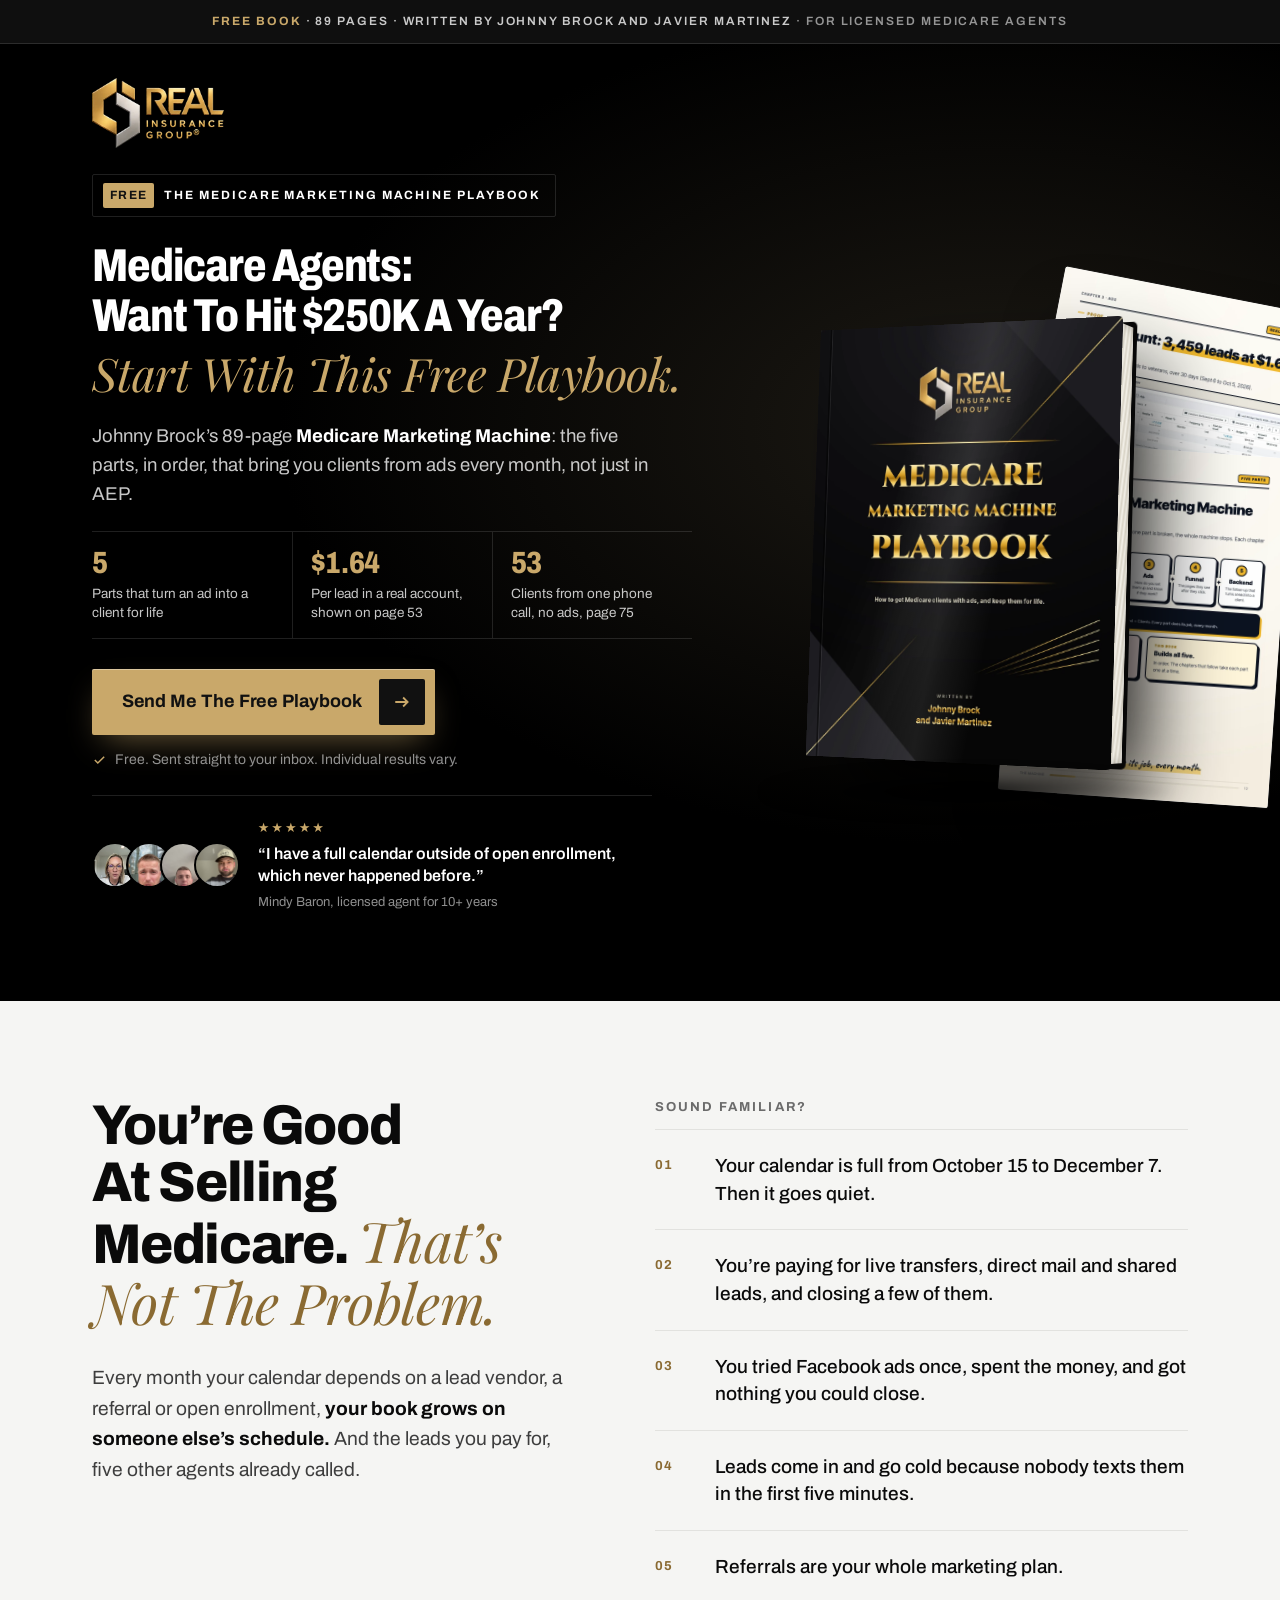
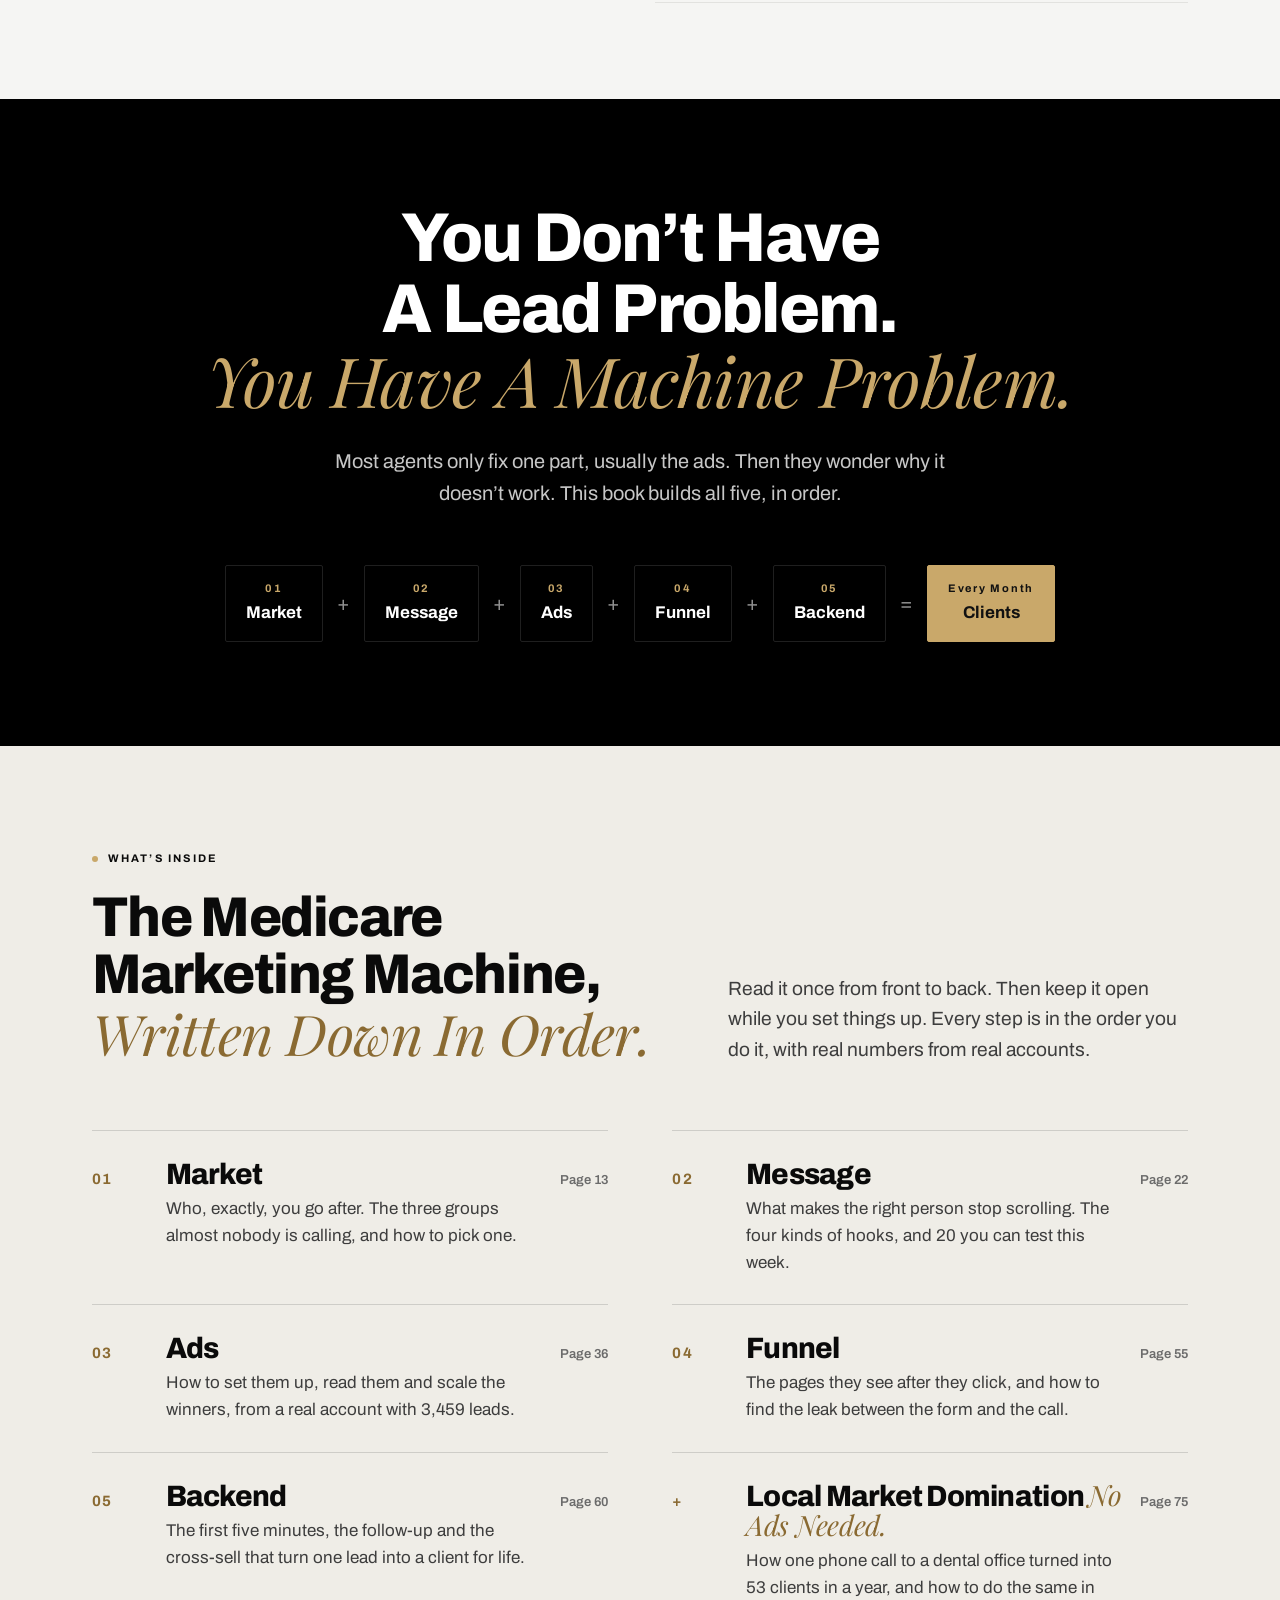
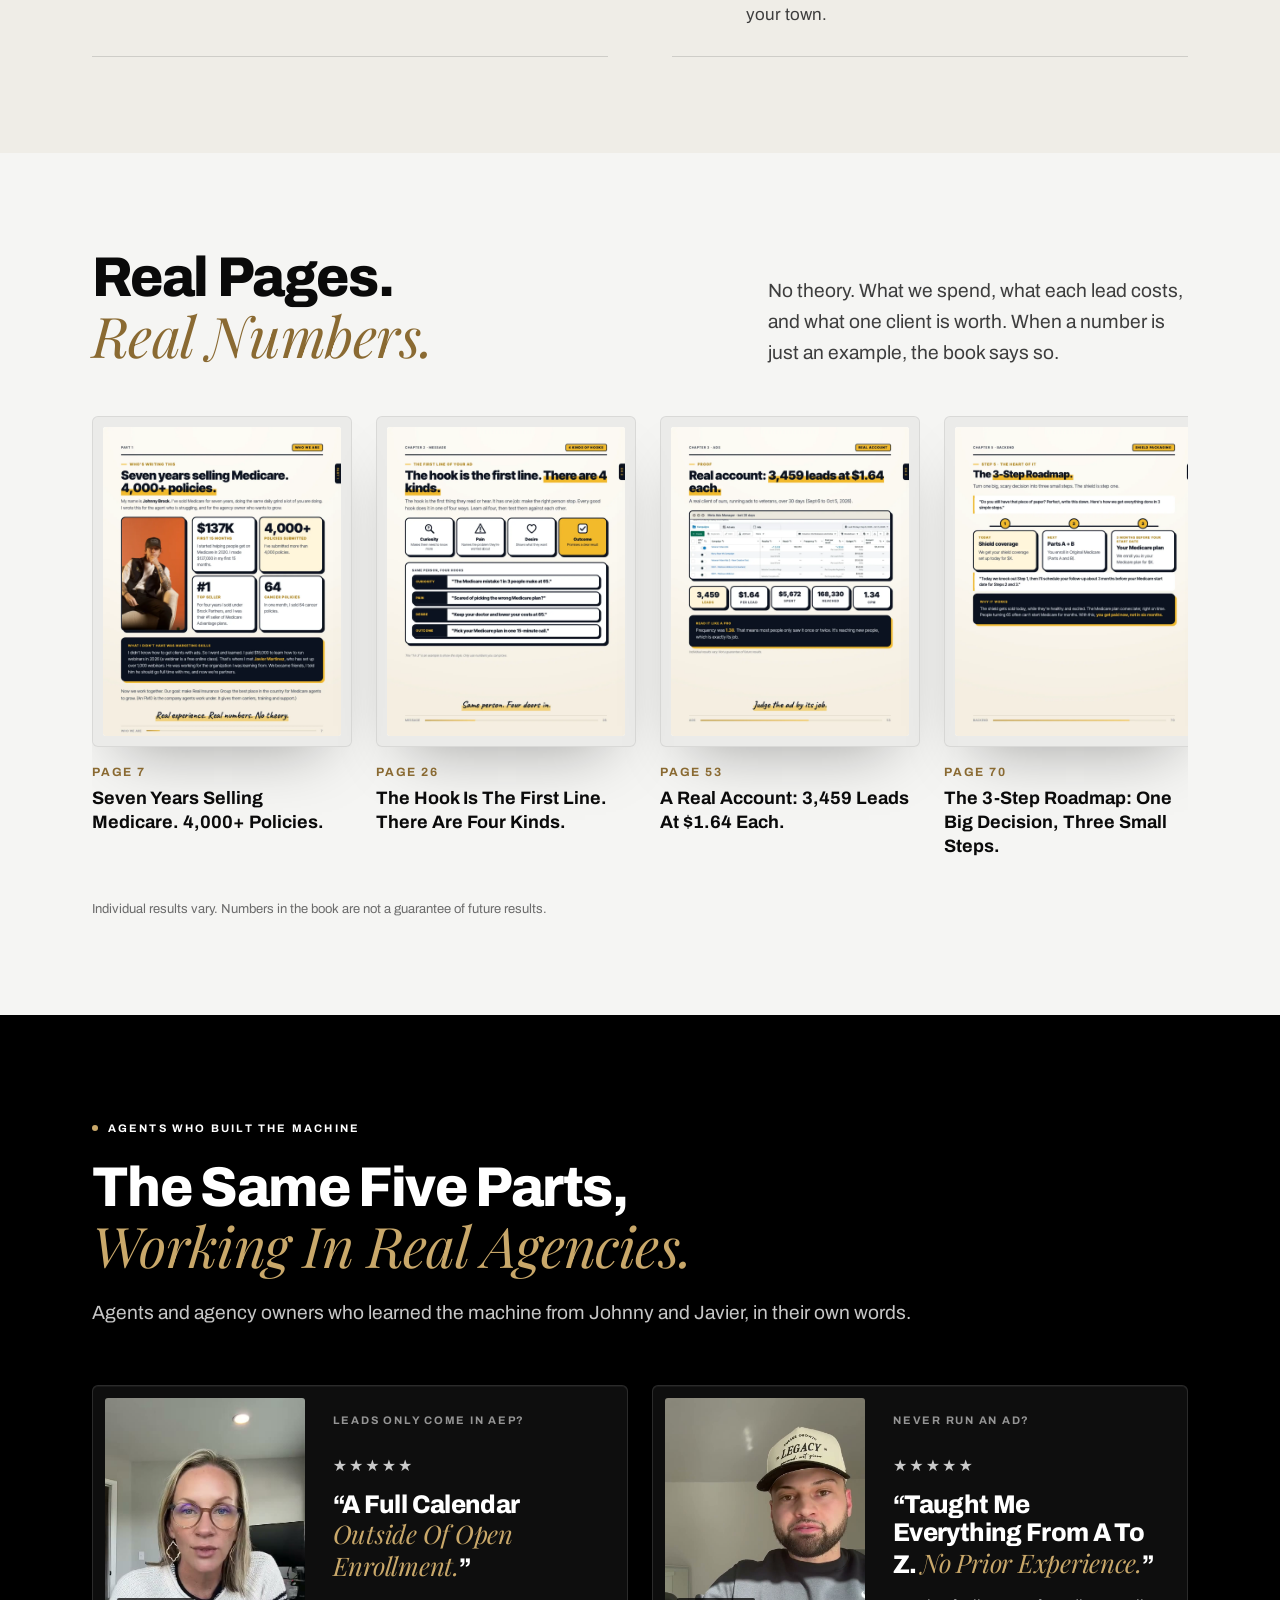
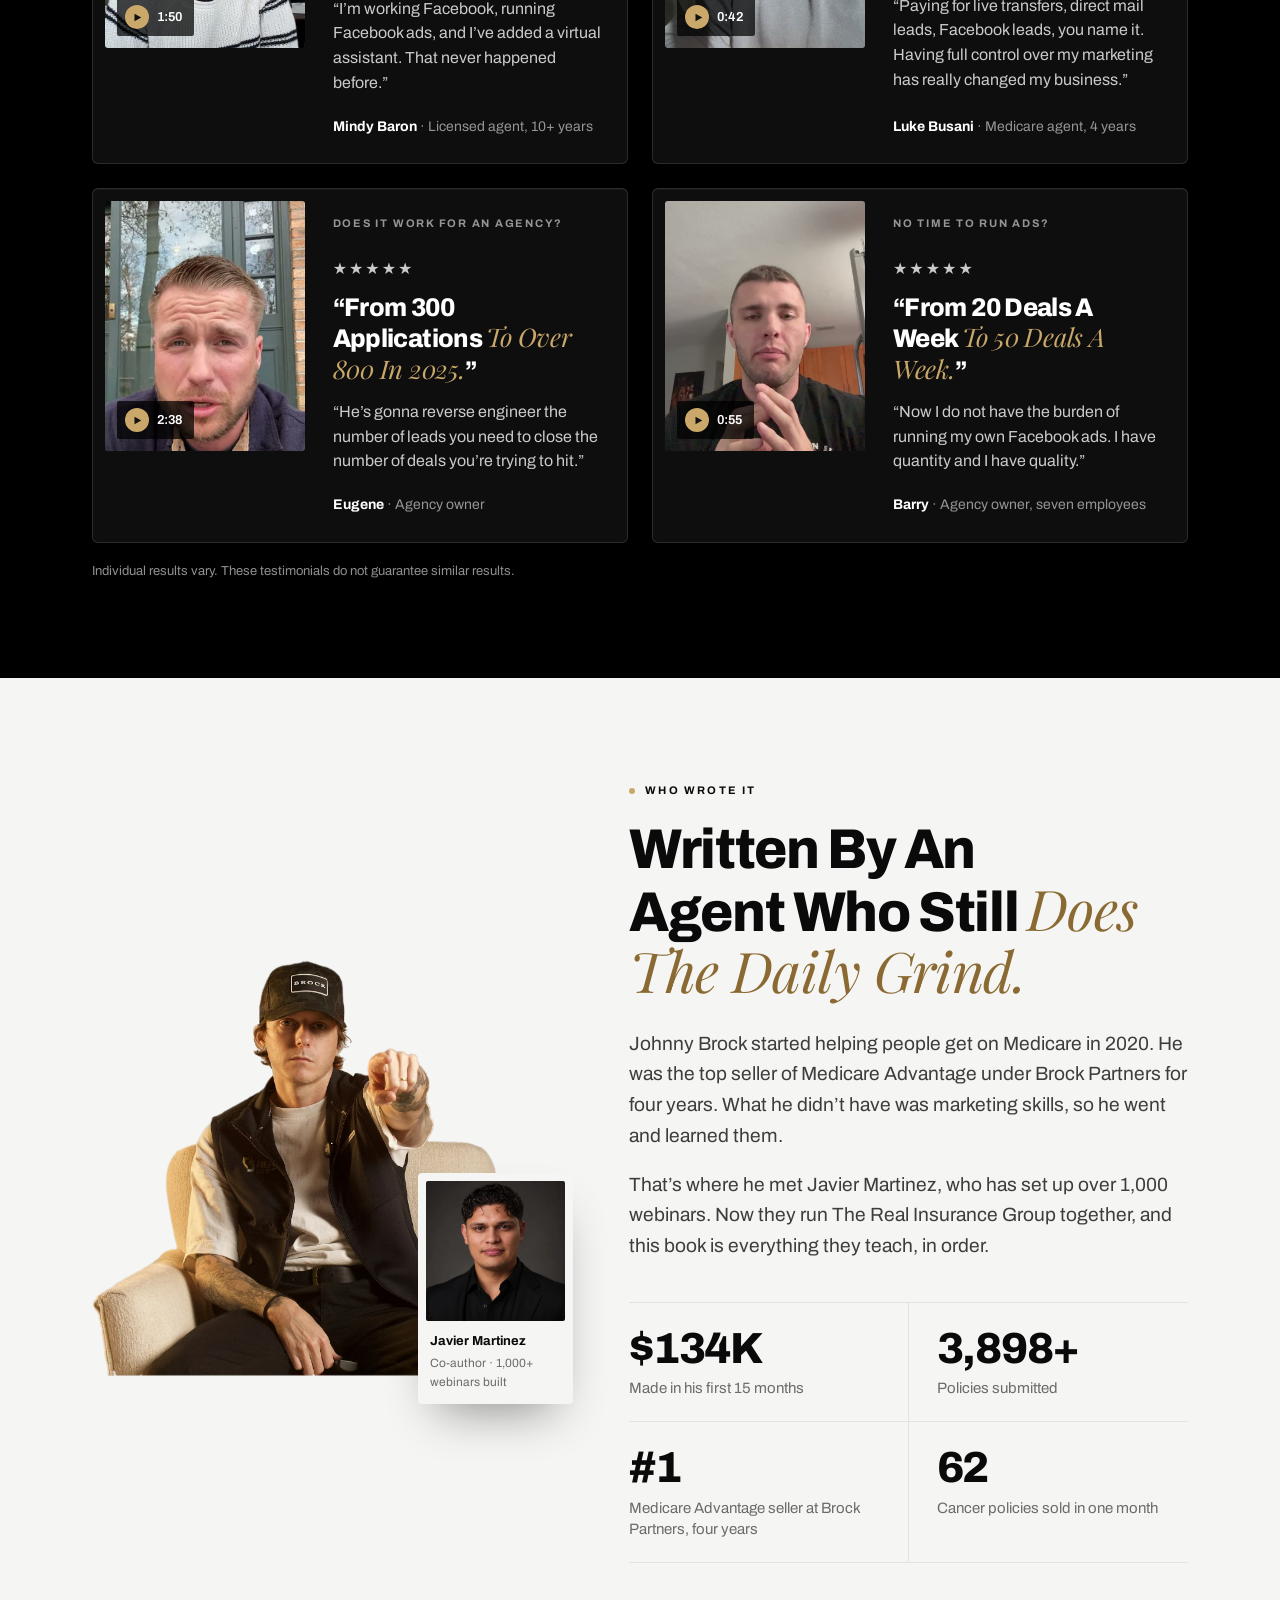
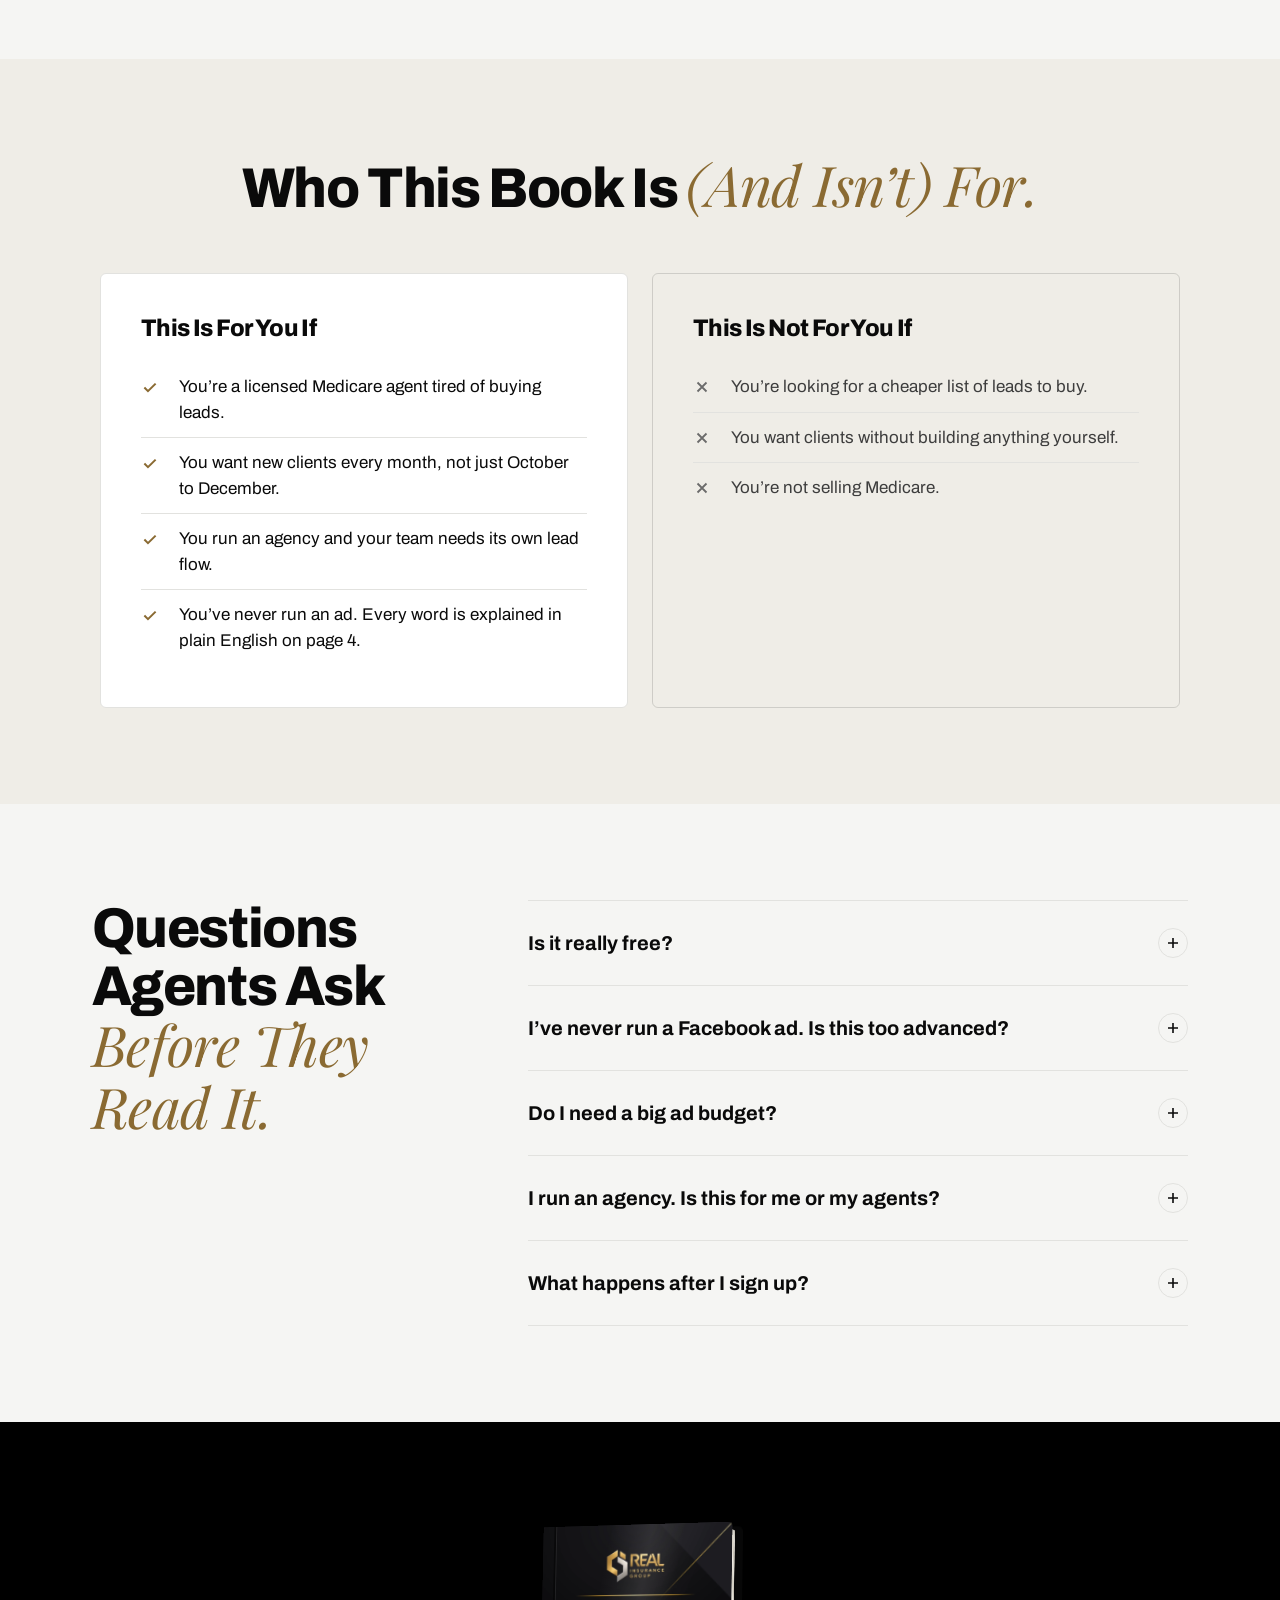
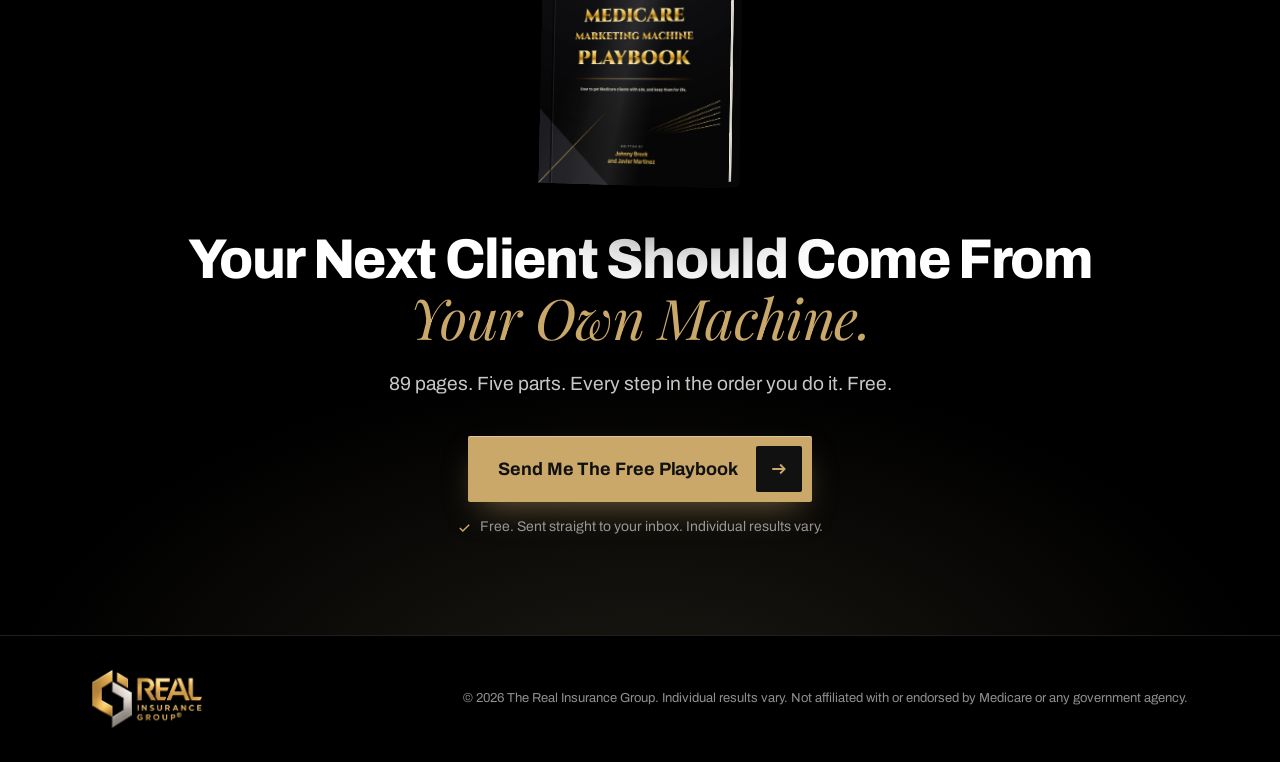
==== index.html @ f04bbc82 "v2: $250K headline, hero proof strip, simple variant, VSL + booking + thank-you pages Co-Authored-By" ====
<!doctype html>
<html lang="en">
<head>
<meta charset="utf-8">
<meta name="viewport" content="width=device-width, initial-scale=1">
<title>Free Playbook For Medicare Agents Who Want $250K A Year | The Real Insurance Group</title>
<meta name="description" content="The free 89-page playbook from Johnny Brock: how Medicare agents get clients from ads every month, not just in AEP, and keep them for life.">
<meta property="og:title" content="Free Book For Medicare Agents: The Medicare Marketing Machine Playbook">
<meta property="og:description" content="How Medicare agents get clients from ads every month, not just in AEP, and keep them for life. 89 pages, free.">
<meta property="og:image" content="assets/playbook-cover.webp">
<link rel="icon" href="assets/favicon.png">
<link rel="preconnect" href="https://fonts.googleapis.com"><link rel="preconnect" href="https://fonts.gstatic.com" crossorigin>
<link href="https://fonts.googleapis.com/css2?family=Archivo:wdth,wght@62..125,400..800&family=Playfair+Display:ital,wght@1,400;1,500&display=swap" rel="stylesheet">
<script async src="https://javmartz04-ship-it.github.io/brandridge-tracker/t.js" data-client="johnny" data-name="Johnny" data-funnel="Playbook Opt-In"></script>
<style>
:root{
  --black:#000;--soft:#0b0b0b;--card:#141414;--line-d:rgba(255,255,255,.12);
  --white:#fff;--paper:#f5f5f3;--ivory:#efede7;--ink:#0a0a0a;--body:#3d3d3d;--muted:#6b6b6b;--line:#e2e2df;
  --on-d:rgba(255,255,255,.78);--on-d-m:rgba(255,255,255,.56);
  --gold:#c9a86a;--gold-ink:#8a6a32;
  --r:2px;--ease:cubic-bezier(.32,.72,0,1);--spring:cubic-bezier(.34,1.3,.64,1);
  --disp:'Archivo',system-ui,sans-serif;--serif:'Playfair Display',Georgia,serif;
  --pad:clamp(20px,5.6vw,88px);--max:1240px;
}
*{box-sizing:border-box;margin:0;padding:0}
html{-webkit-text-size-adjust:100%;scroll-behavior:smooth}
body{font-family:var(--disp);font-size:18px;line-height:1.6;color:var(--body);background:var(--paper);-webkit-font-smoothing:antialiased;overflow-x:hidden}
img,video{display:block;max-width:100%;height:auto}
html,body{overflow-x:clip}
button{font:inherit;cursor:pointer;border:0;background:none;color:inherit}
.wrap{max-width:var(--max);margin:0 auto;padding:0 var(--pad)}
h1,h2,h3{font-family:var(--disp);color:var(--ink);font-weight:800;font-stretch:96%;letter-spacing:-.025em;line-height:1.02}
h2{font-size:clamp(34px,4.4vw,56px);text-wrap:balance}
.e{font-family:var(--serif);font-style:italic;font-weight:400;letter-spacing:-.01em;color:var(--gold-ink)}
.dark .e{color:var(--gold)}
.dark{background:var(--black);color:var(--on-d)}
.dark h1,.dark h2,.dark h3{color:var(--white)}
.label{display:inline-flex;align-items:center;gap:10px;font-size:11px;font-weight:700;letter-spacing:.2em;text-transform:uppercase;color:var(--ink);margin-bottom:22px}
.label::before{content:'';width:6px;height:6px;border-radius:50%;background:var(--gold)}
.dark .label{color:var(--white)}
.lead{font-size:clamp(18px,1.5vw,20px);line-height:1.6;color:var(--body)}
.dark .lead{color:var(--on-d)}

/* Button-in-button CTA */
.btn{display:inline-flex;align-items:center;gap:18px;padding:10px 10px 10px 30px;min-height:66px;background:var(--gold);color:#111;font-family:var(--disp);font-weight:700;font-size:18px;letter-spacing:-.005em;border-radius:var(--r);text-decoration:none;box-shadow:0 14px 34px -12px rgba(201,168,106,.55),inset 0 1px 0 rgba(255,255,255,.35);transition:transform .5s var(--ease),box-shadow .5s var(--ease),background .3s}
.btn i{display:grid;place-items:center;width:46px;height:46px;background:#111;color:var(--gold);border-radius:var(--r);transition:transform .5s var(--spring)}
.btn i svg{width:18px;height:18px}
.btn:hover{transform:translateY(-2px);box-shadow:0 20px 40px -14px rgba(201,168,106,.7),inset 0 1px 0 rgba(255,255,255,.35)}
.btn:hover i{transform:translateX(3px)}
.btn:active{transform:translateY(0) scale(.99)}
.btn:focus-visible{outline:2px solid var(--white);outline-offset:3px}
.paper .btn,.ivory .btn{background:var(--ink);color:var(--white);box-shadow:0 14px 30px -14px rgba(138,106,50,.55)}
.paper .btn i,.ivory .btn i{background:var(--gold);color:#111}
.micro{font-size:14px;color:var(--muted);margin-top:14px;display:flex;align-items:center;gap:8px}
.dark .micro{color:var(--on-d-m)}
.micro svg{width:15px;height:15px;flex:none;color:var(--gold)}

/* ---------- HERO ---------- */
.bar{background:#0f0f0f;border-bottom:1px solid var(--line-d);color:var(--on-d);font-size:12px;font-weight:600;letter-spacing:.16em;text-transform:uppercase;text-align:center;padding:12px 16px}
.bar b{color:var(--gold);font-weight:700}
.bar span{color:var(--on-d-m)}
.hero{position:relative;overflow:hidden;padding:34px 0 88px;background:radial-gradient(1200px 700px at 78% 40%,#1d1a14 0%,rgba(0,0,0,0) 60%),var(--black)}
.hero .wrap{position:relative}
.logo{display:block;width:132px;height:auto;margin-bottom:26px}
.h-grid{display:grid;grid-template-columns:minmax(0,1.28fr) minmax(0,.72fr);gap:24px;align-items:center}
.tag{display:inline-flex;align-items:center;gap:10px;padding:8px 14px 8px 10px;border:1px solid var(--line-d);border-radius:var(--r);font-size:12px;font-weight:700;letter-spacing:.16em;text-transform:uppercase;color:var(--white);margin-bottom:26px}
.tag em{font-style:normal;background:var(--gold);color:#111;padding:3px 7px;border-radius:var(--r);letter-spacing:.12em}
.hero h1{font-size:clamp(40px,3.6vw,52px);font-stretch:80%;color:var(--white);letter-spacing:-.022em;line-height:1}
.hero h1 .call{display:block;color:var(--white)}
.hero h1 .e{display:block;font-size:1em;line-height:1.08;margin-top:6px;color:var(--gold);text-wrap:balance}
.hero .sub{margin:20px 0 22px;max-width:560px;font-size:clamp(18px,1.45vw,21px);line-height:1.55;color:var(--on-d)}
.hero .sub b{color:var(--white);font-weight:700}
.why{list-style:none;display:grid;grid-template-columns:repeat(3,minmax(0,1fr));max-width:600px;margin:0 0 30px;border-top:1px solid var(--line-d);border-bottom:1px solid var(--line-d)}
.why li{padding:16px 18px 16px 0}
.why li+li{padding-left:18px;border-left:1px solid var(--line-d)}
.why b{display:block;font-size:clamp(26px,2.4vw,34px);font-weight:800;font-stretch:80%;line-height:1;color:var(--gold);letter-spacing:-.01em;font-variant-numeric:tabular-nums}
.why span{display:block;margin-top:7px;font-size:13.5px;line-height:1.35;color:var(--on-d)}
.proof{display:flex;align-items:center;gap:18px;margin-top:24px;padding-top:22px;border-top:1px solid var(--line-d);max-width:560px}
.faces{display:flex;flex:none}
.faces img{width:46px;height:46px;border-radius:50%;object-fit:cover;object-position:50% 22%;border:2px solid var(--black);margin-left:-12px;background:#222}
.faces img:first-child{margin-left:0}
.proof q{display:block;quotes:none;color:var(--white);font-size:16px;font-weight:600;line-height:1.4}
.proof small{display:block;margin-top:4px;font-size:13px;color:var(--on-d-m)}
.stars{color:var(--gold);letter-spacing:2px;font-size:13px;margin-bottom:4px}

/* The book */
.stage{position:relative;height:600px;display:grid;place-items:center;perspective:2200px}
.sheet{position:absolute;width:270px;aspect-ratio:1100/1424;background:#fff;border-radius:var(--r);box-shadow:0 30px 60px -20px rgba(0,0,0,.8),0 0 0 1px rgba(255,255,255,.06);overflow:hidden;opacity:0;transition:opacity 1.2s var(--ease),transform 1.4s var(--ease)}
.sheet img{width:100%;height:100%;object-fit:cover}
.sheet.s1{transform:translate(150px,-60px) rotate(9deg)}
.sheet.s2{transform:translate(120px,90px) rotate(3deg)}
.on .sheet.s1{opacity:1;transform:translate(170px,-80px) rotate(11deg)}
.on .sheet.s2{opacity:1;transform:translate(150px,80px) rotate(4deg)}
.book{position:relative;width:340px;aspect-ratio:1000/1294;transform-style:preserve-3d;transform:rotateY(-26deg) rotateX(4deg) translateX(-30px);transition:transform 1.6s var(--ease)}
.book:hover{transform:rotateY(-14deg) rotateX(3deg) translateX(-30px)}
.cover{position:absolute;inset:0;border-radius:2px 5px 5px 2px;overflow:hidden;transform:translateZ(18px);box-shadow:inset 6px 0 10px -4px rgba(255,255,255,.18),inset 1px 0 0 rgba(255,255,255,.12)}
.cover img{width:100%;height:100%;object-fit:cover}
.cover::after{content:'';position:absolute;inset:0;background:linear-gradient(100deg,rgba(255,255,255,0) 30%,rgba(255,255,255,.09) 48%,rgba(255,255,255,0) 62%);pointer-events:none}
.cover::before{content:'';position:absolute;left:12px;top:0;bottom:0;width:2px;background:rgba(0,0,0,.45);box-shadow:1px 0 0 rgba(255,255,255,.08);z-index:1}
.pages{position:absolute;top:6px;bottom:6px;left:100%;width:34px;transform-origin:left center;transform:translateX(-4px) translateZ(16px) rotateY(90deg);background:repeating-linear-gradient(90deg,#f3f0e8 0 1px,#d9d4c7 1px 2px);box-shadow:inset 0 0 12px rgba(0,0,0,.25)}
.back{position:absolute;inset:0;border-radius:2px 5px 5px 2px;background:#070707;transform:translateZ(-18px);box-shadow:30px 40px 80px -10px rgba(0,0,0,.9)}
.floor{position:absolute;left:50%;bottom:28px;width:420px;height:46px;transform:translateX(-56%);background:radial-gradient(closest-side,rgba(0,0,0,.95),rgba(0,0,0,0));filter:blur(6px)}
.pg-ct{position:absolute;right:6px;bottom:40px;font-size:12px;font-weight:700;letter-spacing:.16em;text-transform:uppercase;color:var(--on-d-m);display:flex;align-items:center;gap:10px}
.pg-ct::before{content:'';width:28px;height:1px;background:var(--gold)}

/* reveals */
.js .rv{opacity:0;transform:translateY(14px);transition:opacity .6s var(--ease),transform .6s var(--ease)}
.js .rv.shown{opacity:1;transform:none}
.ln{display:block;overflow:hidden;padding-bottom:.08em}
.ln>span{display:block;white-space:nowrap;transform:translateY(105%);transition:transform 1.1s var(--ease)}
.on .ln>span{transform:none}
.on .ln:nth-child(2)>span{transition-delay:.12s}
.on .ln:nth-child(3)>span{transition-delay:.24s}

/* ---------- PROBLEM ---------- */
.sec{padding:96px 0}
.prob .p-grid{display:grid;grid-template-columns:minmax(0,.95fr) minmax(0,1.05fr);gap:80px;align-items:start}
.prob h2{max-width:520px}
.prob .agit{margin-top:28px;max-width:470px}
.prob .agit b{color:var(--ink)}
.symp{list-style:none;border-top:1px solid var(--line)}
.symp li{display:grid;grid-template-columns:48px 1fr;gap:12px;padding:22px 0;border-bottom:1px solid var(--line);font-size:19px;color:var(--ink);font-weight:500;line-height:1.45}
.symp li span{font-size:13px;font-weight:700;letter-spacing:.12em;color:var(--gold-ink);padding-top:4px}
.symp-h{font-size:13px;font-weight:700;letter-spacing:.16em;text-transform:uppercase;color:var(--muted);margin-bottom:12px}

/* ---------- REFRAME ---------- */
.reframe{padding:104px 0;text-align:center;background:var(--black)}
.reframe h2{font-size:clamp(38px,5.4vw,76px);max-width:1000px;margin:0 auto}
.reframe h2 .e{display:block}
.reframe p{max-width:640px;margin:30px auto 0;font-size:20px;color:var(--on-d)}
.eq{display:flex;flex-wrap:wrap;justify-content:center;align-items:center;gap:10px 14px;margin:56px auto 0;max-width:1000px}
.eq span{padding:14px 20px;border:1px solid var(--line-d);border-radius:var(--r);color:var(--white);font-weight:700;font-size:17px}
.eq span small{display:block;font-size:11px;letter-spacing:.16em;color:var(--gold);font-weight:700;margin-bottom:2px}
.eq i{font-style:normal;color:var(--on-d-m);font-size:20px}
.eq .res{background:var(--gold);color:#111;border-color:var(--gold)}

/* ---------- MECHANISM ---------- */
.mech{background:var(--ivory)}
.m-top{display:grid;grid-template-columns:minmax(0,1fr) minmax(0,.8fr);gap:60px;align-items:end;margin-bottom:64px}
.m-grid{display:block}
.parts{list-style:none;display:grid;grid-template-columns:repeat(2,minmax(0,1fr));column-gap:64px}
.parts li{display:grid;grid-template-columns:56px 1fr auto;gap:18px;align-items:baseline;padding:28px 0;border-top:1px solid rgba(10,10,10,.14)}
.parts li:nth-last-child(-n+2){border-bottom:1px solid rgba(10,10,10,.14)}
.parts .n{font-size:15px;font-weight:700;letter-spacing:.1em;color:var(--gold-ink)}
.parts h3{font-size:clamp(24px,2.3vw,30px);margin-bottom:6px}
.parts p{font-size:17px;color:var(--body);max-width:560px}
.parts .pg{font-size:13px;font-weight:600;color:var(--muted);white-space:nowrap}
.parts li.bonus h3 .e{font-size:.95em}
.shell{padding:10px;background:rgba(10,10,10,.05);border:1px solid rgba(10,10,10,.08);border-radius:6px;box-shadow:0 30px 60px -30px rgba(0,0,0,.35)}
.shell .core{border-radius:3px;overflow:hidden;background:#fff;box-shadow:inset 0 1px 0 rgba(255,255,255,.9)}
.m-art{position:sticky;top:40px}
.m-art figcaption{font-size:14px;color:var(--muted);margin-top:14px}

/* ---------- INSIDE ---------- */
.inside{background:var(--paper)}
.in-h{display:flex;justify-content:space-between;align-items:end;gap:40px;margin-bottom:48px}
.in-h p{max-width:420px}
.rail{display:grid;grid-auto-flow:column;grid-auto-columns:minmax(260px,1fr);gap:24px;overflow-x:auto;scroll-snap-type:x mandatory;padding-bottom:22px;scrollbar-width:thin}
.rail figure{scroll-snap-align:start}
.rail .shell{background:rgba(10,10,10,.04)}
.rail figcaption{margin-top:16px}
.rail figcaption small{display:block;font-size:12px;font-weight:700;letter-spacing:.16em;text-transform:uppercase;color:var(--gold-ink);margin-bottom:4px}
.rail figcaption b{display:block;color:var(--ink);font-size:18px;line-height:1.35}
.fine{font-size:13px;color:var(--muted);margin-top:18px}
.dark .fine{color:var(--on-d-m)}

/* ---------- PROOF ---------- */
.proofs{background:var(--black)}
.pr-h{max-width:820px;margin-bottom:56px}
.pr-h .lead{margin-top:20px}
.t-grid{display:grid;grid-template-columns:repeat(2,minmax(0,1fr));gap:24px}
.t{display:grid;grid-template-columns:200px 1fr;gap:28px;padding:12px;background:#0e0e0e;border:1px solid var(--line-d);border-radius:6px;box-shadow:inset 0 1px 0 rgba(255,255,255,.05)}
.t .v{position:relative;aspect-ratio:4/5;border-radius:3px;overflow:hidden;background:#1a1a1a}
.t .v img{width:100%;height:100%;object-fit:cover;object-position:50% 25%;transition:transform 1s var(--ease)}
.t .v:hover img{transform:scale(1.04)}
.t .pl{position:absolute;left:12px;bottom:12px;display:flex;align-items:center;gap:8px;padding:7px 12px 7px 8px;background:rgba(0,0,0,.72);border-radius:var(--r);color:#fff;font-size:13px;font-weight:600}
.t .pl i{display:grid;place-items:center;width:24px;height:24px;background:var(--gold);color:#111;border-radius:50%}
.t .pl svg{width:9px;height:9px;margin-left:2px}
.t-c{padding:14px 14px 14px 0;display:flex;flex-direction:column}
.t-c .stars{margin-bottom:12px}
.t-c h3{font-size:clamp(22px,2vw,27px);line-height:1.12;color:var(--white)}
.t-c h3 .e{color:var(--gold)}
.t-c p{margin-top:14px;font-size:16px;color:var(--on-d);line-height:1.55}
.t-c .by{margin-top:auto;padding-top:20px;font-size:14px;color:var(--on-d-m)}
.t-c .by b{color:var(--white);font-weight:700}
.obj{display:block;font-size:11px;font-weight:700;letter-spacing:.16em;text-transform:uppercase;color:var(--on-d-m);margin-bottom:10px}

/* ---------- AUTHORS ---------- */
.auth .a-grid{display:grid;grid-template-columns:minmax(0,.9fr) minmax(0,1.1fr);gap:80px;align-items:center}
.a-photos{position:relative}
.a-photos .j{width:100%;height:auto}
.a-photos .jv{position:absolute;right:-24px;bottom:-28px;width:34%;padding:8px;background:var(--paper);border-radius:4px;box-shadow:0 24px 50px -20px rgba(0,0,0,.45)}
.a-photos .jv img{border-radius:2px;aspect-ratio:1/1;object-fit:cover;width:100%}
.a-photos .jv span{display:block;font-size:13px;font-weight:700;color:var(--ink);padding:10px 4px 2px}
.a-photos .jv small{display:block;font-size:12px;color:var(--muted);padding:0 4px 4px}
.stats{display:grid;grid-template-columns:repeat(2,minmax(0,1fr));gap:0;margin-top:40px;border-top:1px solid var(--line)}
.stats div{padding:24px 0 22px;border-bottom:1px solid var(--line)}
.stats div:nth-child(odd){padding-right:24px;border-right:1px solid var(--line)}
.stats div:nth-child(even){padding-left:28px}
.stats b{display:block;font-size:clamp(34px,3.4vw,46px);font-weight:800;color:var(--ink);letter-spacing:-.03em;line-height:1;font-variant-numeric:tabular-nums}
.stats span{display:block;margin-top:8px;font-size:15px;color:var(--muted);line-height:1.4}
.auth .lead+.lead{margin-top:18px}
.auth h2{margin-bottom:26px}

/* ---------- QUALIFY ---------- */
.qual{background:var(--ivory)}
.qual h2{text-align:center;max-width:860px;margin:0 auto 56px}
.q-grid{display:grid;grid-template-columns:repeat(2,minmax(0,1fr));gap:24px;max-width:1080px;margin:0 auto}
.q{padding:42px 40px;border-radius:6px;background:#fff;border:1px solid var(--line)}
.q.no{background:transparent;border:1px solid rgba(10,10,10,.14)}
.q h3{font-size:24px;margin-bottom:22px}
.q ul{list-style:none}
.q li{display:grid;grid-template-columns:26px 1fr;gap:12px;padding:12px 0;font-size:17px;color:var(--ink);line-height:1.5;border-top:1px solid var(--line)}
.q li:first-child{border-top:0}
.q li svg{width:18px;height:18px;margin-top:4px;color:var(--gold-ink)}
.q.no li{color:var(--body)}
.q.no li svg{color:var(--muted)}

/* ---------- FAQ ---------- */
.faq .f-grid{display:grid;grid-template-columns:minmax(0,.7fr) minmax(0,1.3fr);gap:80px}
.faq details{border-top:1px solid var(--line)}
.faq details:last-child{border-bottom:1px solid var(--line)}
.faq summary{list-style:none;display:flex;justify-content:space-between;gap:24px;align-items:center;padding:26px 0;font-size:20px;font-weight:700;color:var(--ink);cursor:pointer}
.faq summary::-webkit-details-marker{display:none}
.faq summary i{flex:none;width:30px;height:30px;border:1px solid var(--line);border-radius:50%;display:grid;place-items:center;transition:transform .5s var(--ease)}
.faq summary i svg{width:12px;height:12px}
.faq details[open] summary i{transform:rotate(45deg)}
.faq details p{padding:0 60px 26px 0;font-size:17px;color:var(--body)}

/* ---------- CLOSE ---------- */
.close{padding:104px 0 96px;background:radial-gradient(900px 500px at 50% 110%,#1d1a14 0%,rgba(0,0,0,0) 70%),var(--black);text-align:center}
.close .mini{width:200px;margin:0 auto 46px;perspective:1600px}
.close .mini .book{width:200px;transform:rotateY(-20deg) rotateX(3deg)}
.close .mini .pages{width:20px}
.close h2{max-width:980px;margin:0 auto}
.close h2 .e{display:block}
.close .lead{max-width:600px;margin:24px auto 36px}
.close .micro{justify-content:center}
footer{background:var(--black);border-top:1px solid var(--line-d);padding:34px 0;color:var(--on-d-m);font-size:13px}
footer .wrap{display:flex;justify-content:space-between;gap:24px;flex-wrap:wrap;align-items:center}
footer img{width:110px;height:auto}

/* ---------- OPT-IN POP-UP ---------- */
.op{position:fixed;inset:0;z-index:50;display:grid;place-items:center;padding:20px;visibility:hidden}
.op.open{visibility:visible}
.op .scrim{position:absolute;inset:0;background:rgba(0,0,0,.72);backdrop-filter:blur(6px);-webkit-backdrop-filter:blur(6px);opacity:0;transition:opacity .45s var(--ease)}
.op.open .scrim{opacity:1}
.op-card{position:relative;width:min(880px,100%);max-height:calc(100dvh - 40px);overflow:auto;display:grid;grid-template-columns:300px 1fr;background:#fff;border-radius:6px;box-shadow:0 40px 100px -30px rgba(0,0,0,.8);transform:translateY(24px) scale(.98);opacity:0;transition:transform .6s var(--ease),opacity .45s var(--ease)}
.op.open .op-card{transform:none;opacity:1}
.op-art{background:radial-gradient(400px 300px at 50% 60%,#1d1a14,#000);display:grid;place-items:center;padding:40px 30px;perspective:1400px}
.op-art .book{width:190px;transform:rotateY(-22deg) rotateX(3deg)}
.op-art .pages{width:18px}
.op-f{padding:44px 44px 36px}
.op-f .k{font-size:12px;font-weight:700;letter-spacing:.16em;text-transform:uppercase;color:var(--gold-ink);margin-bottom:12px}
.op-f h2{font-size:clamp(28px,3vw,36px);margin-bottom:10px}
.op-f .help{font-size:16px;color:var(--muted);margin-bottom:24px}
.fld{margin-bottom:14px}
.fld label{display:block;font-size:14px;font-weight:700;color:var(--ink);margin-bottom:6px}
.fi{width:100%;height:58px;padding:0 16px;font:inherit;font-size:17px;color:var(--ink);background:var(--paper);border:1px solid var(--line);border-radius:var(--r);transition:border-color .2s,box-shadow .2s}
.fi:focus{outline:0;border-color:var(--ink);box-shadow:0 0 0 3px rgba(201,168,106,.35);background:#fff}
.fi.bad{border-color:#b3261e}
.err{font-size:13px;color:#b3261e;margin-top:6px}
.op-f .btn{width:100%;justify-content:space-between;text-align:left;margin-top:10px;background:var(--ink);color:#fff}
.op-f .btn i{background:var(--gold);color:#111}
.op-f .btn:disabled{opacity:.7;cursor:progress}
.consent{font-size:12px;line-height:1.5;color:var(--muted);margin-top:14px}
.op-x{position:absolute;top:14px;right:14px;width:40px;height:40px;border-radius:50%;display:grid;place-items:center;color:var(--ink);background:var(--paper);z-index:2}
.op-x svg{width:14px;height:14px}
.done{text-align:left}
.done .ic{width:54px;height:54px;border-radius:50%;background:var(--gold);display:grid;place-items:center;margin-bottom:22px}
.done .ic svg{width:22px;height:22px;color:#111}

/* video modal */
.vm{position:fixed;inset:0;z-index:60;background:rgba(0,0,0,.92);display:grid;place-items:center;padding:20px}
.vm[hidden]{display:none}
.vm video{max-height:88dvh;max-width:min(520px,100%);border-radius:4px;background:#000}
.vm .op-x{background:#fff}

/* ---------- RESPONSIVE ---------- */
@media (max-width:1100px){
  .stage{height:560px}
  .book{width:320px}
  .sheet{width:250px}
}
@media (max-width:900px){
  .ln>span{white-space:normal}
  body{font-size:17px}
  .hero{padding:26px 0 64px}
  .logo{width:120px;margin:0 auto 30px}
  .h-grid{grid-template-columns:1fr;gap:10px;text-align:center}
  .tag{margin-bottom:18px;font-size:10.5px;letter-spacing:.12em}
  .hero .sub{margin:16px auto 18px}
  .why{margin:0 auto 22px;text-align:left}
  .why li{padding:12px 10px 12px 0}
  .why li+li{padding-left:10px}
  .why span{font-size:12px}
  .hero .cta{display:flex;flex-direction:column;align-items:center}
  .micro{justify-content:center;text-align:left}
  .hero .micro{font-size:13px}
  .proof{margin:26px auto 0;text-align:left}
  .stage{height:430px;order:3;margin-top:10px}
  .book{width:240px;transform:rotateY(-22deg) rotateX(3deg) translateX(-24px)}
  .pages{width:24px}
  .sheet{width:190px}
  .on .sheet.s1{transform:translate(100px,-50px) rotate(11deg)}
  .on .sheet.s2{transform:translate(90px,50px) rotate(4deg)}
  .floor{width:280px;bottom:20px}
  .pg-ct{right:50%;transform:translateX(50%);bottom:0}
  .sec{padding:80px 0}
  .prob .p-grid,.m-top,.m-grid,.auth .a-grid,.faq .f-grid{grid-template-columns:1fr;gap:40px}
  .parts{grid-template-columns:1fr}
  .parts li:nth-last-child(2){border-bottom:0}
  .m-top{margin-bottom:36px}
  .in-h{flex-direction:column;align-items:start}
  .t-grid,.q-grid{grid-template-columns:1fr}
  .reframe{padding:84px 0}
  .a-photos{max-width:440px;margin-right:28px}
  .q{padding:32px 26px}
}
@media (max-width:560px){
  .bar{font-size:10.5px;letter-spacing:.12em;padding:10px 12px}
  .bar span{display:none}
  .hero h1{font-size:clamp(32px,9vw,42px)}
  .hero{padding-top:18px}
  .logo{width:104px;margin-bottom:18px}
  .btn{font-size:17px;padding-left:24px;min-height:62px}
  .t{grid-template-columns:1fr;gap:6px}
  .t .v{aspect-ratio:16/12}
  .t-c{padding:14px 8px 10px}
  .parts li{grid-template-columns:44px 1fr;gap:12px}
  .parts .pg{grid-column:2}
  .op-card{grid-template-columns:1fr}
  .op-art{display:none}
  .op-f{padding:34px 22px 26px}
  .op-f .btn{font-size:16px;padding-left:20px;gap:12px}
  .faq summary{font-size:18px}
  .faq details p{padding-right:0}
  .stats div:nth-child(even){padding-left:18px}
  .stats div:nth-child(odd){padding-right:14px}
}
@media (prefers-reduced-motion:reduce){
  *,*::before,*::after{transition:none!important;animation:none!important}
  .rv{opacity:1;transform:none;filter:none}
  .ln>span{transform:none}
  .sheet{opacity:1}
}
</style>
</head>
<body>

<div class="bar"><b>Free Book</b> &middot; 89 Pages &middot; Written By Johnny Brock And Javier Martinez<span> &middot; For Licensed Medicare Agents</span></div>

<header class="hero dark" id="top">
  <div class="wrap">
    <img class="logo" src="assets/rig-logo-nav.webp" alt="The Real Insurance Group" width="300" height="120">
    <div class="h-grid">
      <div>
        <p class="tag"><em>Free</em>The Medicare Marketing Machine Playbook</p>
        <h1><span class="ln"><span class="call">Medicare Agents:</span></span><span class="ln"><span class="call">Want To Hit $250K A&nbsp;Year?</span></span><span class="ln"><span class="e">Start With This Free Playbook.</span></span></h1>
        <p class="sub">Johnny Brock&rsquo;s 89-page <b>Medicare Marketing Machine</b>: the five parts, in order, that bring you clients from ads every month, not just in AEP.</p>
        <ul class="why">
          <li><b>5</b><span>Parts that turn an ad into a client for life</span></li>
          <li><b>$1.64</b><span>Per lead in a real account, shown on page 53</span></li>
          <li><b>53</b><span>Clients from one phone call, no ads, page 75</span></li>
        </ul>
        <div class="cta">
          <a class="btn" href="#optin" data-optin>Send Me The Free Playbook<i><svg viewBox="0 0 16 16" fill="none" stroke="currentColor" stroke-width="1.6"><path d="M2 8h11M9 4l4 4-4 4"/></svg></i></a>
          <p class="micro"><svg viewBox="0 0 16 16" fill="none" stroke="currentColor" stroke-width="1.6"><path d="M3 8.5l3.2 3.2L13 5"/></svg>Free. Sent straight to your inbox. Individual results vary.</p>
        </div>
        <div class="proof">
          <div class="faces" aria-hidden="true"><img src="assets/video/mindy.jpg" alt=""><img src="assets/video/eugene.jpg" alt=""><img src="assets/video/barry.jpg" alt=""><img src="assets/video/luke.jpg" alt=""></div>
          <div><p class="stars" aria-label="5 stars">&#9733;&#9733;&#9733;&#9733;&#9733;</p><q>&ldquo;I have a full calendar outside of open enrollment, which never happened before.&rdquo;</q><small>Mindy Baron, licensed agent for 10+ years</small></div>
        </div>
      </div>
      <div class="stage" aria-hidden="true">
        <div class="sheet s1"><img src="assets/pages/p53.webp" alt=""></div>
        <div class="sheet s2"><img src="assets/pages/p12.webp" alt=""></div>
        <div class="book"><div class="back"></div><div class="pages"></div><div class="cover"><img src="assets/playbook-cover.webp" alt=""></div></div>
        <div class="floor"></div>
      </div>
    </div>
  </div>
</header>

<main>

<section class="sec prob paper">
  <div class="wrap p-grid">
    <div class="rv">
      <h2>You&rsquo;re Good At Selling Medicare. <span class="e">That&rsquo;s Not The Problem.</span></h2>
      <p class="lead agit">Every month your calendar depends on a lead vendor, a referral or open enrollment, <b>your book grows on someone else&rsquo;s schedule.</b> And the leads you pay for, five other agents already called.</p>
    </div>
    <div class="rv">
      <p class="symp-h">Sound familiar?</p>
      <ul class="symp">
        <li><span>01</span>Your calendar is full from October 15 to December 7. Then it goes quiet.</li>
        <li><span>02</span>You&rsquo;re paying for live transfers, direct mail and shared leads, and closing a few of them.</li>
        <li><span>03</span>You tried Facebook ads once, spent the money, and got nothing you could close.</li>
        <li><span>04</span>Leads come in and go cold because nobody texts them in the first five minutes.</li>
        <li><span>05</span>Referrals are your whole marketing plan.</li>
      </ul>
    </div>
  </div>
</section>

<section class="reframe dark">
  <div class="wrap rv">
    <h2>You Don&rsquo;t Have A Lead Problem. <span class="e">You Have A Machine Problem.</span></h2>
    <p>Most agents only fix one part, usually the ads. Then they wonder why it doesn&rsquo;t work. This book builds all five, in order.</p>
    <div class="eq" aria-label="Market plus Message plus Ads plus Funnel plus Backend equals Clients">
      <span><small>01</small>Market</span><i>+</i><span><small>02</small>Message</span><i>+</i><span><small>03</small>Ads</span><i>+</i><span><small>04</small>Funnel</span><i>+</i><span><small>05</small>Backend</span><i>=</i><span class="res"><small style="color:#111">Every Month</small>Clients</span>
    </div>
  </div>
</section>

<section class="sec mech">
  <div class="wrap">
    <div class="m-top rv">
      <div><p class="label">What&rsquo;s Inside</p><h2>The Medicare Marketing Machine, <span class="e">Written Down In Order.</span></h2></div>
      <p class="lead">Read it once from front to back. Then keep it open while you set things up. Every step is in the order you do it, with real numbers from real accounts.</p>
    </div>
    <div class="m-grid">
      <ol class="parts">
        <li class="rv"><span class="n">01</span><div><h3>Market</h3><p>Who, exactly, you go after. The three groups almost nobody is calling, and how to pick one.</p></div><span class="pg">Page 13</span></li>
        <li class="rv"><span class="n">02</span><div><h3>Message</h3><p>What makes the right person stop scrolling. The four kinds of hooks, and 20 you can test this week.</p></div><span class="pg">Page 22</span></li>
        <li class="rv"><span class="n">03</span><div><h3>Ads</h3><p>How to set them up, read them and scale the winners, from a real account with 3,459 leads.</p></div><span class="pg">Page 36</span></li>
        <li class="rv"><span class="n">04</span><div><h3>Funnel</h3><p>The pages they see after they click, and how to find the leak between the form and the call.</p></div><span class="pg">Page 55</span></li>
        <li class="rv"><span class="n">05</span><div><h3>Backend</h3><p>The first five minutes, the follow-up and the cross-sell that turn one lead into a client for life.</p></div><span class="pg">Page 60</span></li>
        <li class="rv bonus"><span class="n">+</span><div><h3>Local Market Domination <span class="e">No Ads Needed.</span></h3><p>How one phone call to a dental office turned into 53 clients in a year, and how to do the same in your town.</p></div><span class="pg">Page 75</span></li>
      </ol>
    </div>
  </div>
</section>

<section class="sec inside">
  <div class="wrap">
    <div class="in-h rv">
      <h2>Real Pages. <span class="e">Real Numbers.</span></h2>
      <p class="lead">No theory. What we spend, what each lead costs, and what one client is worth. When a number is just an example, the book says so.</p>
    </div>
    <div class="rail rv" tabindex="0" aria-label="Pages from the Playbook">
      <figure><div class="shell"><div class="core"><img src="assets/pages/p7.webp" alt="Page 7: Seven years selling Medicare. 4,000+ policies." width="1100" height="1424"></div></div><figcaption><small>Page 7</small><b>Seven Years Selling Medicare. 4,000+ Policies.</b></figcaption></figure>
      <figure><div class="shell"><div class="core"><img src="assets/pages/p26.webp" alt="Page 26: The hook is the first line. There are four kinds." width="1100" height="1424"></div></div><figcaption><small>Page 26</small><b>The Hook Is The First Line. There Are Four Kinds.</b></figcaption></figure>
      <figure><div class="shell"><div class="core"><img src="assets/pages/p53.webp" alt="Page 53: Real account, 3,459 leads at $1.64 each" width="1100" height="1424"></div></div><figcaption><small>Page 53</small><b>A Real Account: 3,459 Leads At $1.64 Each.</b></figcaption></figure>
      <figure><div class="shell"><div class="core"><img src="assets/pages/p70.webp" alt="Page 70: The 3-step roadmap" width="1100" height="1424"></div></div><figcaption><small>Page 70</small><b>The 3-Step Roadmap: One Big Decision, Three Small Steps.</b></figcaption></figure>
      <figure><div class="shell"><div class="core"><img src="assets/pages/p75.webp" alt="Page 75: My dental office told me I needed United Healthcare" width="1100" height="1424"></div></div><figcaption><small>Page 75</small><b>The Phone Call That Brought 53 Clients.</b></figcaption></figure>
      <figure><div class="shell"><div class="core"><img src="assets/pages/p87.webp" alt="Page 87: Your machine, one page at a time" width="1100" height="1424"></div></div><figcaption><small>Page 87</small><b>The Whole Book As One Checklist.</b></figcaption></figure>
    </div>
    <p class="fine">Individual results vary. Numbers in the book are not a guarantee of future results.</p>
  </div>
</section>

<section class="sec proofs dark">
  <div class="wrap">
    <div class="pr-h rv">
      <p class="label">Agents Who Built The Machine</p>
      <h2>The Same Five Parts, <span class="e">Working In Real Agencies.</span></h2>
      <p class="lead">Agents and agency owners who learned the machine from Johnny and Javier, in their own words.</p>
    </div>
    <div class="t-grid">
      <article class="t rv">
        <button class="v" data-video="mindy" aria-label="Play Mindy Baron&rsquo;s story, 1 minute 50"><img src="assets/video/mindy.jpg" alt="Mindy Baron" loading="lazy"><span class="pl"><i><svg viewBox="0 0 12 12" fill="currentColor"><path d="M2 1l9 5-9 5z"/></svg></i>1:50</span></button>
        <div class="t-c"><span class="obj">Leads only come in AEP?</span><p class="stars">&#9733;&#9733;&#9733;&#9733;&#9733;</p><h3>&ldquo;A Full Calendar <span class="e">Outside Of Open Enrollment.</span>&rdquo;</h3><p>&ldquo;I&rsquo;m working Facebook, running Facebook ads, and I&rsquo;ve added a virtual assistant. That never happened before.&rdquo;</p><p class="by"><b>Mindy Baron</b> &middot; Licensed agent, 10+ years</p></div>
      </article>
      <article class="t rv">
        <button class="v" data-video="luke" aria-label="Play Luke Busani&rsquo;s story, 42 seconds"><img src="assets/video/luke.jpg" alt="Luke Busani" loading="lazy"><span class="pl"><i><svg viewBox="0 0 12 12" fill="currentColor"><path d="M2 1l9 5-9 5z"/></svg></i>0:42</span></button>
        <div class="t-c"><span class="obj">Never run an ad?</span><p class="stars">&#9733;&#9733;&#9733;&#9733;&#9733;</p><h3>&ldquo;Taught Me Everything From A To Z. <span class="e">No Prior Experience.</span>&rdquo;</h3><p>&ldquo;Paying for live transfers, direct mail leads, Facebook leads, you name it. Having full control over my marketing has really changed my business.&rdquo;</p><p class="by"><b>Luke Busani</b> &middot; Medicare agent, 4 years</p></div>
      </article>
      <article class="t rv">
        <button class="v" data-video="eugene" aria-label="Play Eugene&rsquo;s story, 2 minutes 38"><img src="assets/video/eugene.jpg" alt="Eugene" loading="lazy"><span class="pl"><i><svg viewBox="0 0 12 12" fill="currentColor"><path d="M2 1l9 5-9 5z"/></svg></i>2:38</span></button>
        <div class="t-c"><span class="obj">Does it work for an agency?</span><p class="stars">&#9733;&#9733;&#9733;&#9733;&#9733;</p><h3>&ldquo;From 300 Applications <span class="e">To Over 800 In 2025.</span>&rdquo;</h3><p>&ldquo;He&rsquo;s gonna reverse engineer the number of leads you need to close the number of deals you&rsquo;re trying to hit.&rdquo;</p><p class="by"><b>Eugene</b> &middot; Agency owner</p></div>
      </article>
      <article class="t rv">
        <button class="v" data-video="barry" aria-label="Play Barry&rsquo;s story, 55 seconds"><img src="assets/video/barry.jpg" alt="Barry" loading="lazy" style="object-position:50% 72%"><span class="pl"><i><svg viewBox="0 0 12 12" fill="currentColor"><path d="M2 1l9 5-9 5z"/></svg></i>0:55</span></button>
        <div class="t-c"><span class="obj">No time to run ads?</span><p class="stars">&#9733;&#9733;&#9733;&#9733;&#9733;</p><h3>&ldquo;From 20 Deals A Week <span class="e">To 50 Deals A Week.</span>&rdquo;</h3><p>&ldquo;Now I do not have the burden of running my own Facebook ads. I have quantity and I have quality.&rdquo;</p><p class="by"><b>Barry</b> &middot; Agency owner, seven employees</p></div>
      </article>
    </div>
    <p class="fine">Individual results vary. These testimonials do not guarantee similar results.</p>
  </div>
</section>

<section class="sec auth paper">
  <div class="wrap a-grid">
    <div class="a-photos rv">
      <img class="j" src="assets/johnny-point-color.webp" alt="Johnny Brock pointing at the camera" loading="lazy">
      <div class="jv"><img src="assets/team-javier.webp" alt="Javier Martinez" loading="lazy"><span>Javier Martinez</span><small>Co-author &middot; 1,000+ webinars built</small></div>
    </div>
    <div class="rv">
      <p class="label">Who Wrote It</p>
      <h2>Written By An Agent Who Still <span class="e">Does The Daily Grind.</span></h2>
      <p class="lead">Johnny Brock started helping people get on Medicare in 2020. He was the top seller of Medicare Advantage under Brock Partners for four years. What he didn&rsquo;t have was marketing skills, so he went and learned them.</p>
      <p class="lead">That&rsquo;s where he met Javier Martinez, who has set up over 1,000 webinars. Now they run The Real Insurance Group together, and this book is everything they teach, in order.</p>
      <div class="stats">
        <div><b data-count="137" data-pre="$" data-post="K">$137K</b><span>Made in his first 15 months</span></div>
        <div><b data-count="4000" data-post="+">4,000+</b><span>Policies submitted</span></div>
        <div><b>#1</b><span>Medicare Advantage seller at Brock Partners, four years</span></div>
        <div><b data-count="64">64</b><span>Cancer policies sold in one month</span></div>
      </div>
    </div>
  </div>
</section>

<section class="sec qual">
  <div class="wrap">
    <h2 class="rv">Who This Book Is <span class="e">(And Isn&rsquo;t) For.</span></h2>
    <div class="q-grid">
      <div class="q rv">
        <h3>This Is For You If</h3>
        <ul>
          <li><svg viewBox="0 0 16 16" fill="none" stroke="currentColor" stroke-width="1.8"><path d="M3 8.5l3.2 3.2L13 5"/></svg>You&rsquo;re a licensed Medicare agent tired of buying leads.</li>
          <li><svg viewBox="0 0 16 16" fill="none" stroke="currentColor" stroke-width="1.8"><path d="M3 8.5l3.2 3.2L13 5"/></svg>You want new clients every month, not just October to December.</li>
          <li><svg viewBox="0 0 16 16" fill="none" stroke="currentColor" stroke-width="1.8"><path d="M3 8.5l3.2 3.2L13 5"/></svg>You run an agency and your team needs its own lead flow.</li>
          <li><svg viewBox="0 0 16 16" fill="none" stroke="currentColor" stroke-width="1.8"><path d="M3 8.5l3.2 3.2L13 5"/></svg>You&rsquo;ve never run an ad. Every word is explained in plain English on page 4.</li>
        </ul>
      </div>
      <div class="q no rv">
        <h3>This Is Not For You If</h3>
        <ul>
          <li><svg viewBox="0 0 16 16" fill="none" stroke="currentColor" stroke-width="1.6"><path d="M4 4l8 8M12 4l-8 8"/></svg>You&rsquo;re looking for a cheaper list of leads to buy.</li>
          <li><svg viewBox="0 0 16 16" fill="none" stroke="currentColor" stroke-width="1.6"><path d="M4 4l8 8M12 4l-8 8"/></svg>You want clients without building anything yourself.</li>
          <li><svg viewBox="0 0 16 16" fill="none" stroke="currentColor" stroke-width="1.6"><path d="M4 4l8 8M12 4l-8 8"/></svg>You&rsquo;re not selling Medicare.</li>
        </ul>
      </div>
    </div>
  </div>
</section>

<section class="sec faq paper">
  <div class="wrap f-grid">
    <h2 class="rv">Questions Agents Ask <span class="e">Before They Read It.</span></h2>
    <div class="rv">
      <details><summary>Is it really free?<i><svg viewBox="0 0 12 12" fill="none" stroke="currentColor" stroke-width="1.6"><path d="M6 1v10M1 6h10"/></svg></i></summary><p>Yes. Put in your name, email and phone, and the full 89-page PDF is sent to your inbox. No credit card.</p></details>
      <details><summary>I&rsquo;ve never run a Facebook ad. Is this too advanced?<i><svg viewBox="0 0 12 12" fill="none" stroke="currentColor" stroke-width="1.6"><path d="M6 1v10M1 6h10"/></svg></i></summary><p>No. It was written for the agent who is struggling. There is a plain-English dictionary for every Medicare, ad and follow-up word, and the ads chapter opens with Facebook ads in 60 seconds, written for agents who have never run one.</p></details>
      <details><summary>Do I need a big ad budget?<i><svg viewBox="0 0 12 12" fill="none" stroke="currentColor" stroke-width="1.6"><path d="M6 1v10M1 6h10"/></svg></i></summary><p>No. The book shows how to test new ads in one place and only put more money on the winners. And Part 3, Local Market Domination, gets you clients from offices in your town without running a single ad.</p></details>
      <details><summary>I run an agency. Is this for me or my agents?<i><svg viewBox="0 0 12 12" fill="none" stroke="currentColor" stroke-width="1.6"><path d="M6 1v10M1 6h10"/></svg></i></summary><p>Both. It was written for the agent who is struggling and for the agency owner who wants to grow. The same five parts feed one agent or a whole team.</p></details>
      <details><summary>What happens after I sign up?<i><svg viewBox="0 0 12 12" fill="none" stroke="currentColor" stroke-width="1.6"><path d="M6 1v10M1 6h10"/></svg></i></summary><p>The book goes to your email. On the next page, Johnny walks you through a short video on how agents put the machine to work, and you can book a call with him if you want help building yours.</p></details>
    </div>
  </div>
</section>

<section class="close dark">
  <div class="wrap rv">
    <div class="mini" aria-hidden="true"><div class="book"><div class="back"></div><div class="pages"></div><div class="cover"><img src="assets/playbook-cover.webp" alt="" loading="lazy"></div></div></div>
    <h2>Your Next Client Should Come From <span class="e">Your Own Machine.</span></h2>
    <p class="lead">89 pages. Five parts. Every step in the order you do it. Free.</p>
    <a class="btn" href="#optin" data-optin>Send Me The Free Playbook<i><svg viewBox="0 0 16 16" fill="none" stroke="currentColor" stroke-width="1.6"><path d="M2 8h11M9 4l4 4-4 4"/></svg></i></a>
    <p class="micro"><svg viewBox="0 0 16 16" fill="none" stroke="currentColor" stroke-width="1.6"><path d="M3 8.5l3.2 3.2L13 5"/></svg>Free. Sent straight to your inbox. Individual results vary.</p>
  </div>
</section>

</main>

<footer>
  <div class="wrap"><img src="assets/rig-logo.webp" alt="The Real Insurance Group" loading="lazy"><p>&copy; <span id="yr">2026</span> The Real Insurance Group. Individual results vary. Not affiliated with or endorsed by Medicare or any government agency.</p></div>
</footer>

<!-- Opt-in pop-up -->
<div class="op" id="op" inert>
  <div class="scrim"></div>
  <div class="op-card" role="dialog" aria-modal="true" aria-labelledby="opT">
    <button class="op-x" id="opX" type="button" aria-label="Close"><svg viewBox="0 0 14 14" fill="none" stroke="currentColor" stroke-width="1.6"><path d="M2 2l10 10M12 2L2 12"/></svg></button>
    <div class="op-art" aria-hidden="true"><div class="book"><div class="back"></div><div class="pages"></div><div class="cover"><img src="assets/playbook-cover.webp" alt=""></div></div></div>
    <div class="op-f" id="opF">
      <form id="opForm" novalidate>
        <p class="k">Free &middot; 89 Pages &middot; PDF</p>
        <h2 id="opT">Where Should We Send Your Playbook?</h2>
        <p class="help">It goes straight to your inbox.</p>
        <div class="fld"><label for="f_name">Full Name</label><input class="fi" id="f_name" name="full_name" type="text" autocomplete="name" placeholder="Jordan Rivera" required><p class="err" role="alert" hidden></p></div>
        <div class="fld"><label for="f_email">Email Address</label><input class="fi" id="f_email" name="email" type="email" autocomplete="email" placeholder="you@agency.com" required><p class="err" role="alert" hidden></p></div>
        <div class="fld"><label for="f_phone">Phone Number</label><input class="fi" id="f_phone" name="phone" type="tel" inputmode="tel" autocomplete="tel" placeholder="(555) 123-4567" required><p class="err" role="alert" hidden></p></div>
        <button class="btn" type="submit">Send Me The Free Playbook<i><svg viewBox="0 0 16 16" fill="none" stroke="currentColor" stroke-width="1.6"><path d="M2 8h11M9 4l4 4-4 4"/></svg></i></button>
        <p class="consent">By submitting, you agree to get emails and texts from The Real Insurance Group about the Playbook and our training. Message and data rates may apply. Reply STOP to opt out at any time.</p>
      </form>
    </div>
  </div>
</div>

<div class="vm" id="vm" hidden role="dialog" aria-modal="true" aria-label="Agent story"><button class="op-x" id="vmX" type="button" aria-label="Close video"><svg viewBox="0 0 14 14" fill="none" stroke="currentColor" stroke-width="1.6"><path d="M2 2l10 10M12 2L2 12"/></svg></button><video id="vmP" controls playsinline></video></div>

<script>
document.documentElement.classList.add('js');
// ---------- CONFIG ----------
const CONFIG = {
  WEBHOOK: '',          // GHL inbound webhook for Playbook opt-ins. Empty = nothing is sent.
  NEXT: 'vsl.html',     // Page 2 (check your email + VSL). Empty = show the confirmation in the pop-up.
  SOURCE: 'playbook_optin'
};
// ----------------------------

const $ = id => document.getElementById(id);
document.getElementById('yr').textContent = new Date().getFullYear();

// Hero entrance
requestAnimationFrame(() => document.querySelector('.hero').classList.add('on'));

// Scroll reveals + count-ups
const io = new IntersectionObserver(es => es.forEach(e => {
  if (!e.isIntersecting) return;
  e.target.classList.add('shown'); io.unobserve(e.target);
  e.target.querySelectorAll('[data-count]').forEach(countUp);
}), { threshold: 0, rootMargin: '0px 0px 120px 0px' });
document.querySelectorAll('.rv').forEach(el => io.observe(el));
function countUp(el) {
  const end = +el.dataset.count, pre = el.dataset.pre || '', post = el.dataset.post || '';
  if (matchMedia('(prefers-reduced-motion: reduce)').matches) return;
  const t0 = performance.now(), d = 1400;
  const tick = t => { const p = Math.min(1, (t - t0) / d), v = Math.round(end * (1 - Math.pow(1 - p, 3))); el.textContent = pre + v.toLocaleString('en-US') + post; if (p < 1) requestAnimationFrame(tick); };
  requestAnimationFrame(tick);
}

// Opt-in pop-up
const op = $('op'), form = $('opForm');
let opener = null;
const fmtPhone = v => { const d = v.replace(/\D/g, '').replace(/^1(?=\d{10})/, '').slice(0, 10); if (d.length < 4) return d; if (d.length < 7) return `(${d.slice(0,3)}) ${d.slice(3)}`; return `(${d.slice(0,3)}) ${d.slice(3,6)}-${d.slice(6)}`; };
const checks = {
  f_name: v => v.trim().length >= 2 ? '' : 'Please enter your full name.',
  f_email: v => /^[^\s@]+@[^\s@]+\.[^\s@]{2,}$/.test(v.trim()) ? '' : 'Please enter a valid email address.',
  f_phone: v => v.replace(/\D/g, '').length === 10 ? '' : 'Please enter a 10-digit phone number.'
};
function openOp(e) {
  e.preventDefault(); opener = e.currentTarget;
  op.inert = false; op.classList.add('open'); document.body.style.overflow = 'hidden';
  setTimeout(() => { const f = $('f_name'); if (f) f.focus({ preventScroll: true }); }, 60);
}
function closeOp() { op.classList.remove('open'); op.inert = true; document.body.style.overflow = ''; if (opener) opener.focus({ preventScroll: true }); }
document.querySelectorAll('[data-optin]').forEach(a => a.addEventListener('click', openOp));
$('opX').addEventListener('click', closeOp);
op.querySelector('.scrim').addEventListener('click', closeOp);
Object.keys(checks).forEach(id => $(id).addEventListener('input', e => {
  const inp = e.target; if (id === 'f_phone') inp.value = fmtPhone(inp.value);
  inp.classList.remove('bad'); inp.removeAttribute('aria-invalid'); inp.nextElementSibling.hidden = true;
}));
form.addEventListener('submit', async e => {
  e.preventDefault();
  let first = null;
  Object.entries(checks).forEach(([id, fn]) => { const inp = $(id), er = inp.nextElementSibling, msg = fn(inp.value); er.textContent = msg; er.hidden = !msg; inp.classList.toggle('bad', !!msg); if (msg) { inp.setAttribute('aria-invalid', 'true'); first = first || inp; } });
  if (first) { first.focus(); return; }
  const btn = form.querySelector('.btn'); btn.disabled = true;
  const full = $('f_name').value.trim(), [first_name, ...rest] = full.split(/\s+/);
  const data = { full_name: full, first_name, last_name: rest.join(' '), email: $('f_email').value.trim(), phone: $('f_phone').value, source: CONFIG.SOURCE, page: location.href };
  if (CONFIG.WEBHOOK) {
    const sent = fetch(CONFIG.WEBHOOK, { method: 'POST', keepalive: true, headers: { 'Content-Type': 'application/json' }, body: JSON.stringify(data) }).catch(() => {});
    await Promise.race([sent, new Promise(r => setTimeout(r, 2500))]);
  }
  try { localStorage.setItem('rig_playbook', JSON.stringify({ first_name, email: data.email, t: Date.now() })); } catch (_) { window.name = 'rig_playbook'; }
  if (CONFIG.NEXT) { location.href = CONFIG.NEXT; return; }
  $('opF').innerHTML = `<div class="done"><div class="ic"><svg viewBox="0 0 16 16" fill="none" stroke="currentColor" stroke-width="2"><path d="M3 8.5l3.2 3.2L13 5"/></svg></div><p class="k">You&rsquo;re In${first_name ? ', ' + first_name.replace(/[<>&"]/g, '') : ''}</p><h2 tabindex="-1">Check Your Inbox. <span class="e">Your Playbook Is On The Way.</span></h2><p class="help" style="margin-top:12px">Look for an email from The Real Insurance Group. If you don&rsquo;t see it in a few minutes, check your spam or promotions folder.</p></div>`;
  $('opF').querySelector('h2').focus();
});
addEventListener('keydown', e => {
  if (e.key === 'Escape') { if (!$('vm').hidden) closeVm(); else if (op.classList.contains('open')) closeOp(); return; }
  if (e.key !== 'Tab' || !op.classList.contains('open')) return;
  const f = [...op.querySelectorAll('button,input,a[href],[tabindex="-1"]')].filter(x => x.offsetParent && !x.disabled);
  const a = f[0], z = f[f.length - 1];
  if (e.shiftKey && document.activeElement === a) { e.preventDefault(); z.focus(); }
  else if (!e.shiftKey && document.activeElement === z) { e.preventDefault(); a.focus(); }
});

// Testimonial videos
const vm = $('vm'), vp = $('vmP');
let vOpener = null;
document.querySelectorAll('[data-video]').forEach(b => b.addEventListener('click', () => {
  vOpener = b; const n = b.dataset.video;
  vp.innerHTML = `<source src="assets/video/${n}.mp4" type="video/mp4"><track kind="captions" src="assets/video/${n}.vtt" srclang="en" label="English" default>`;
  vp.load(); vm.hidden = false; document.body.style.overflow = 'hidden'; vp.play().catch(() => {}); $('vmX').focus();
}));
function closeVm() { vp.pause(); vm.hidden = true; document.body.style.overflow = ''; if (vOpener) vOpener.focus(); }
$('vmX').addEventListener('click', closeVm);
vm.addEventListener('click', e => { if (e.target === vm) closeVm(); });
</script>
</body>
</html>
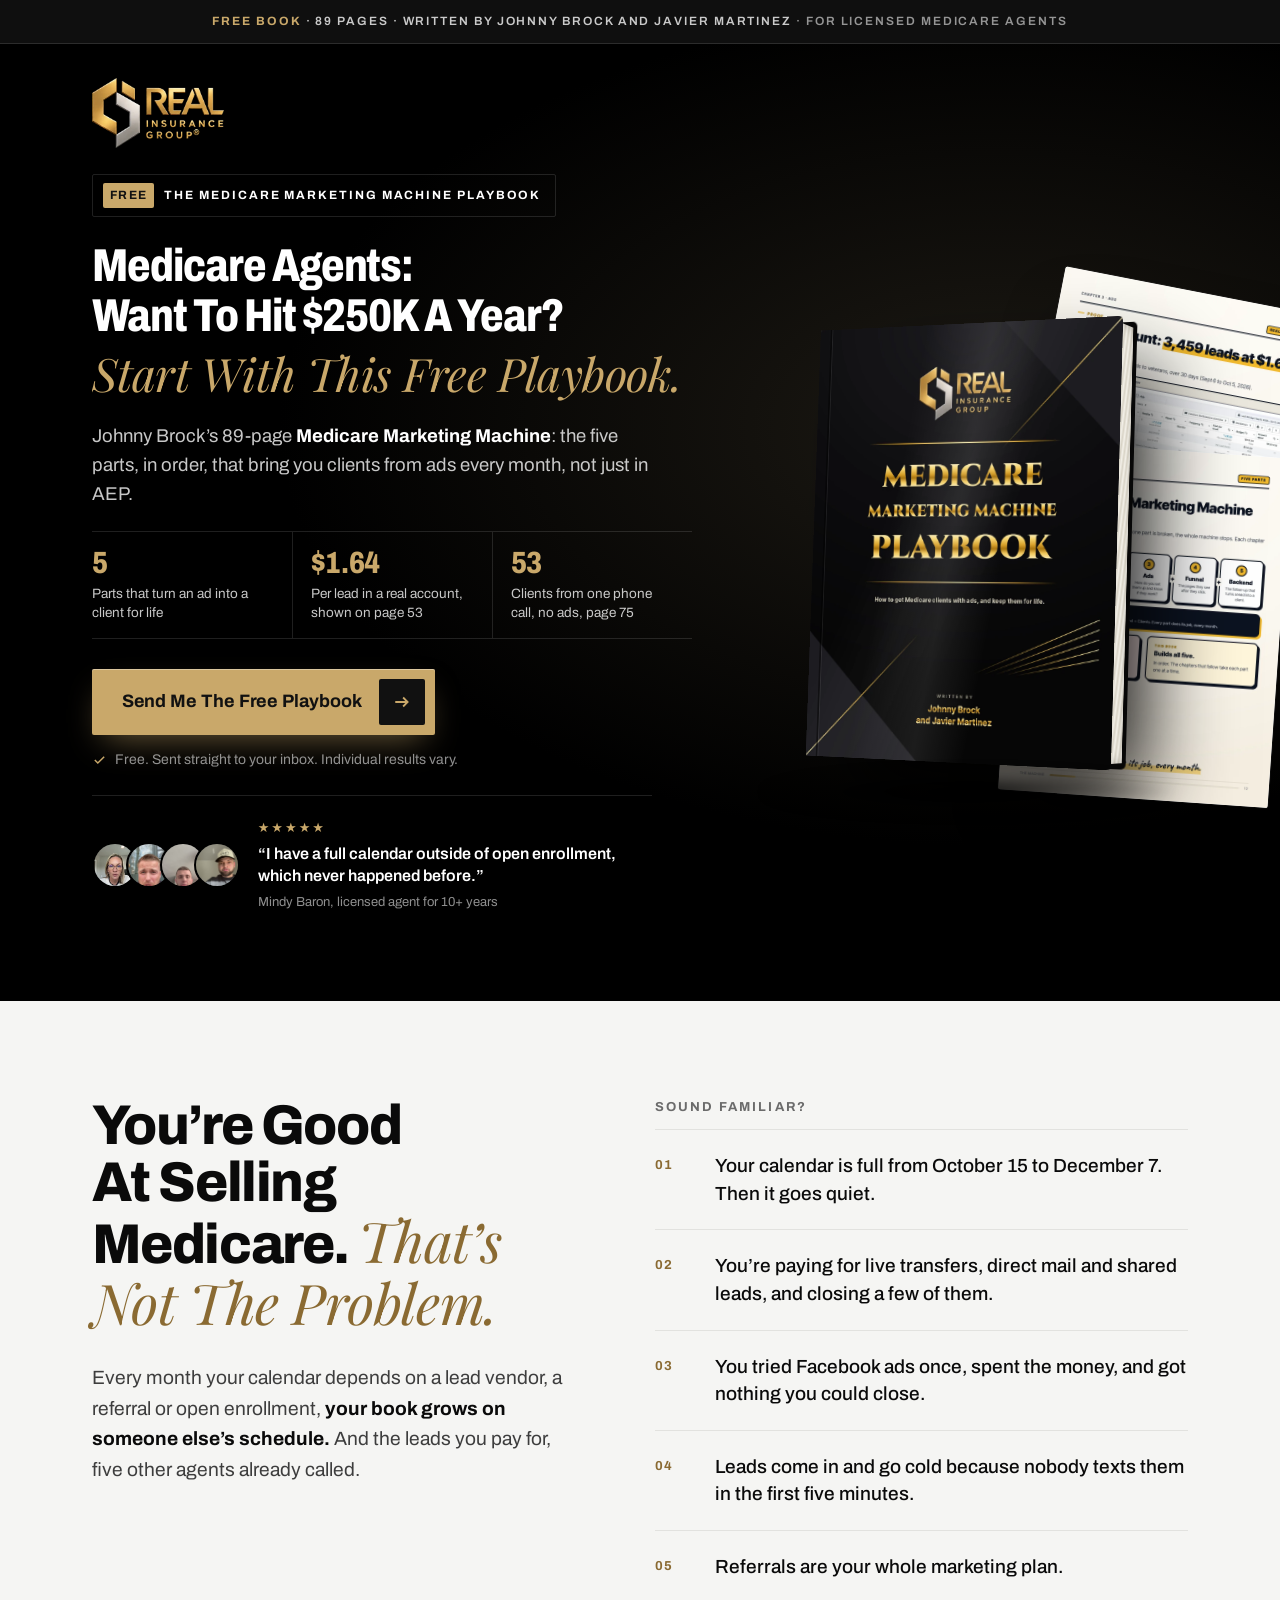
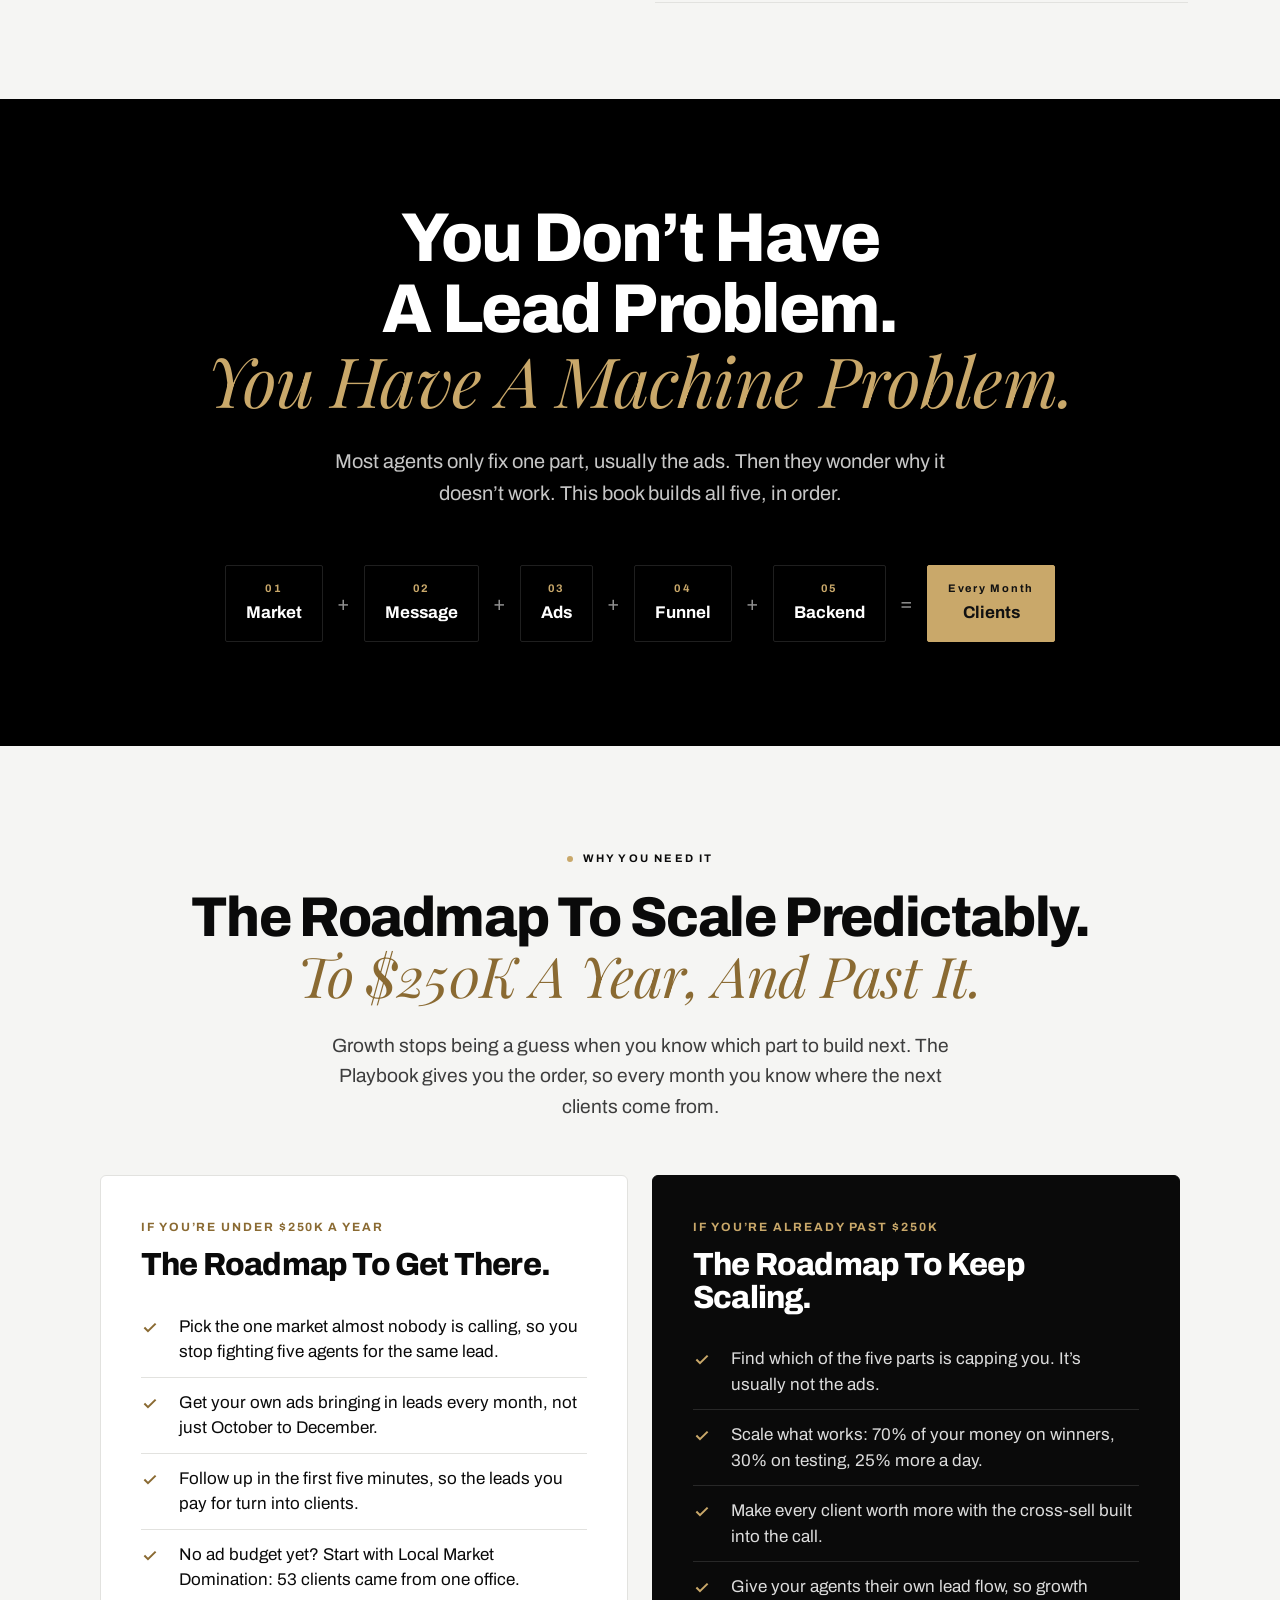
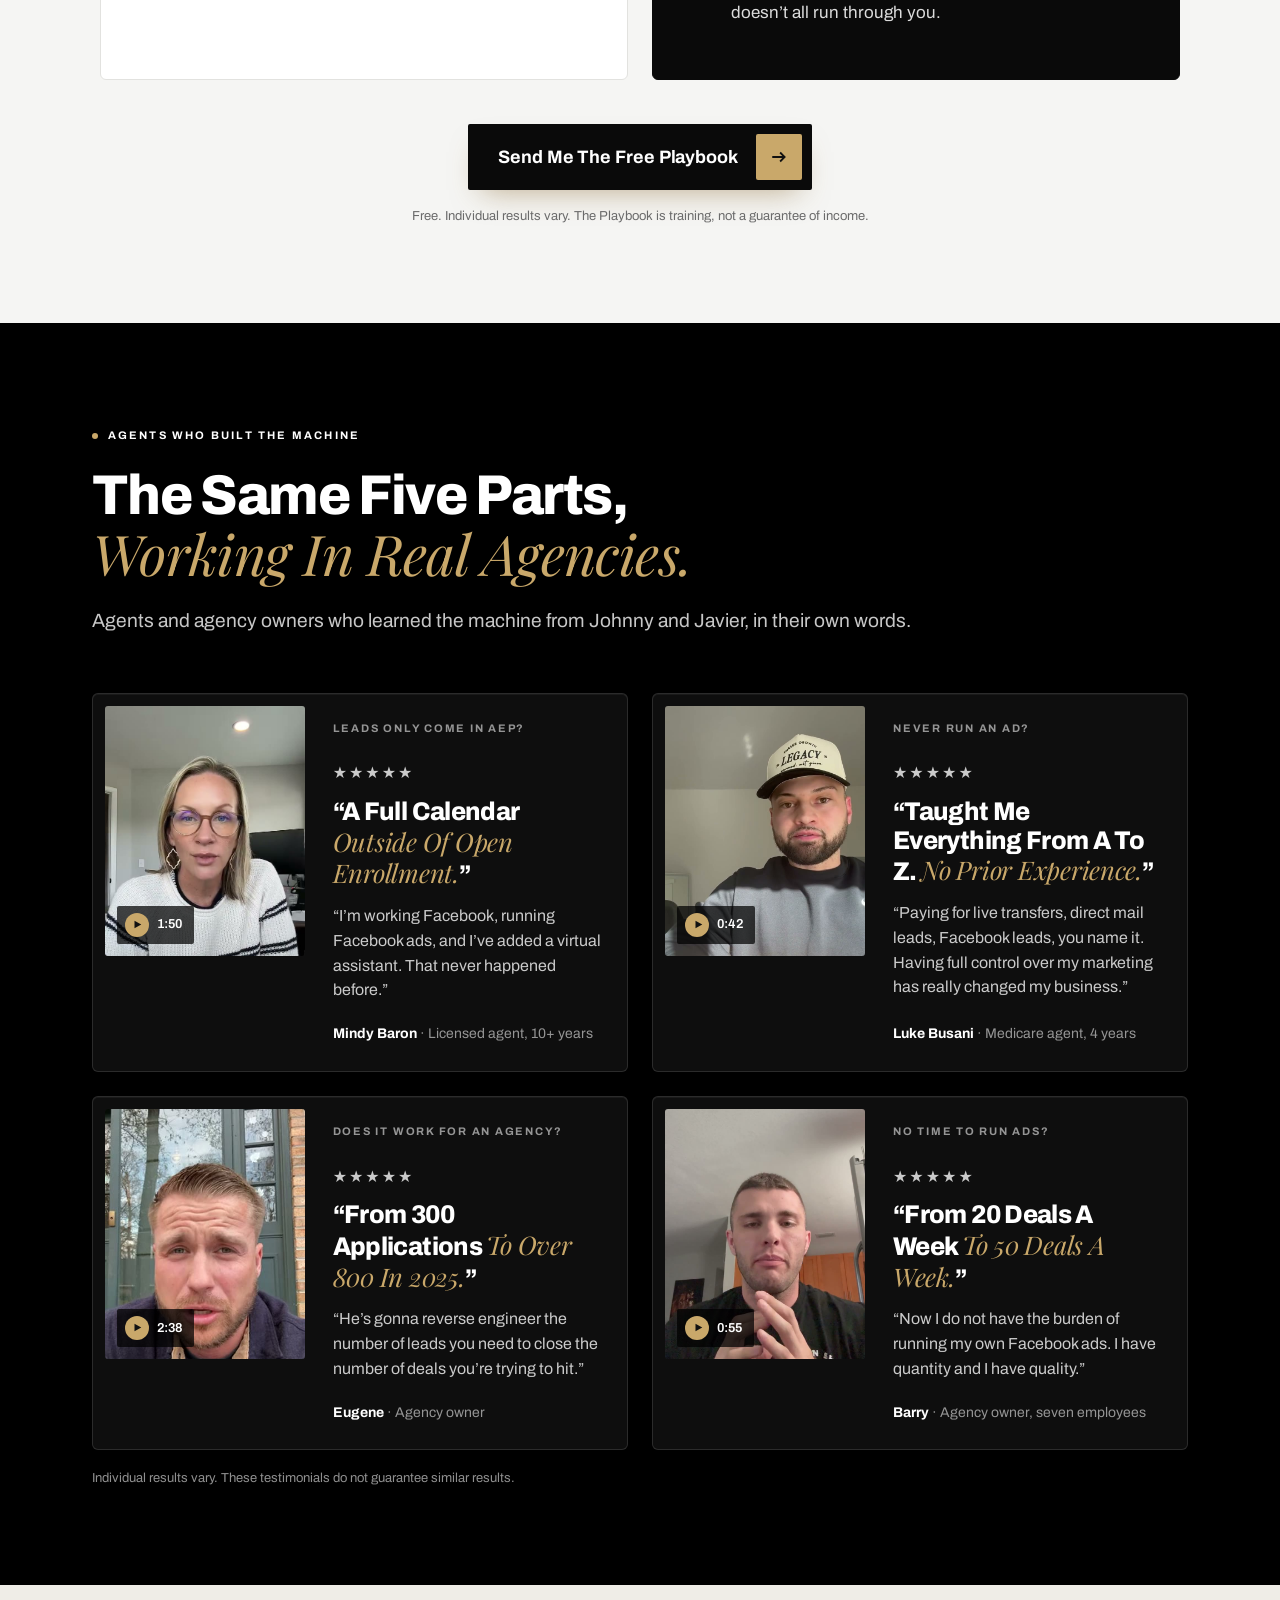
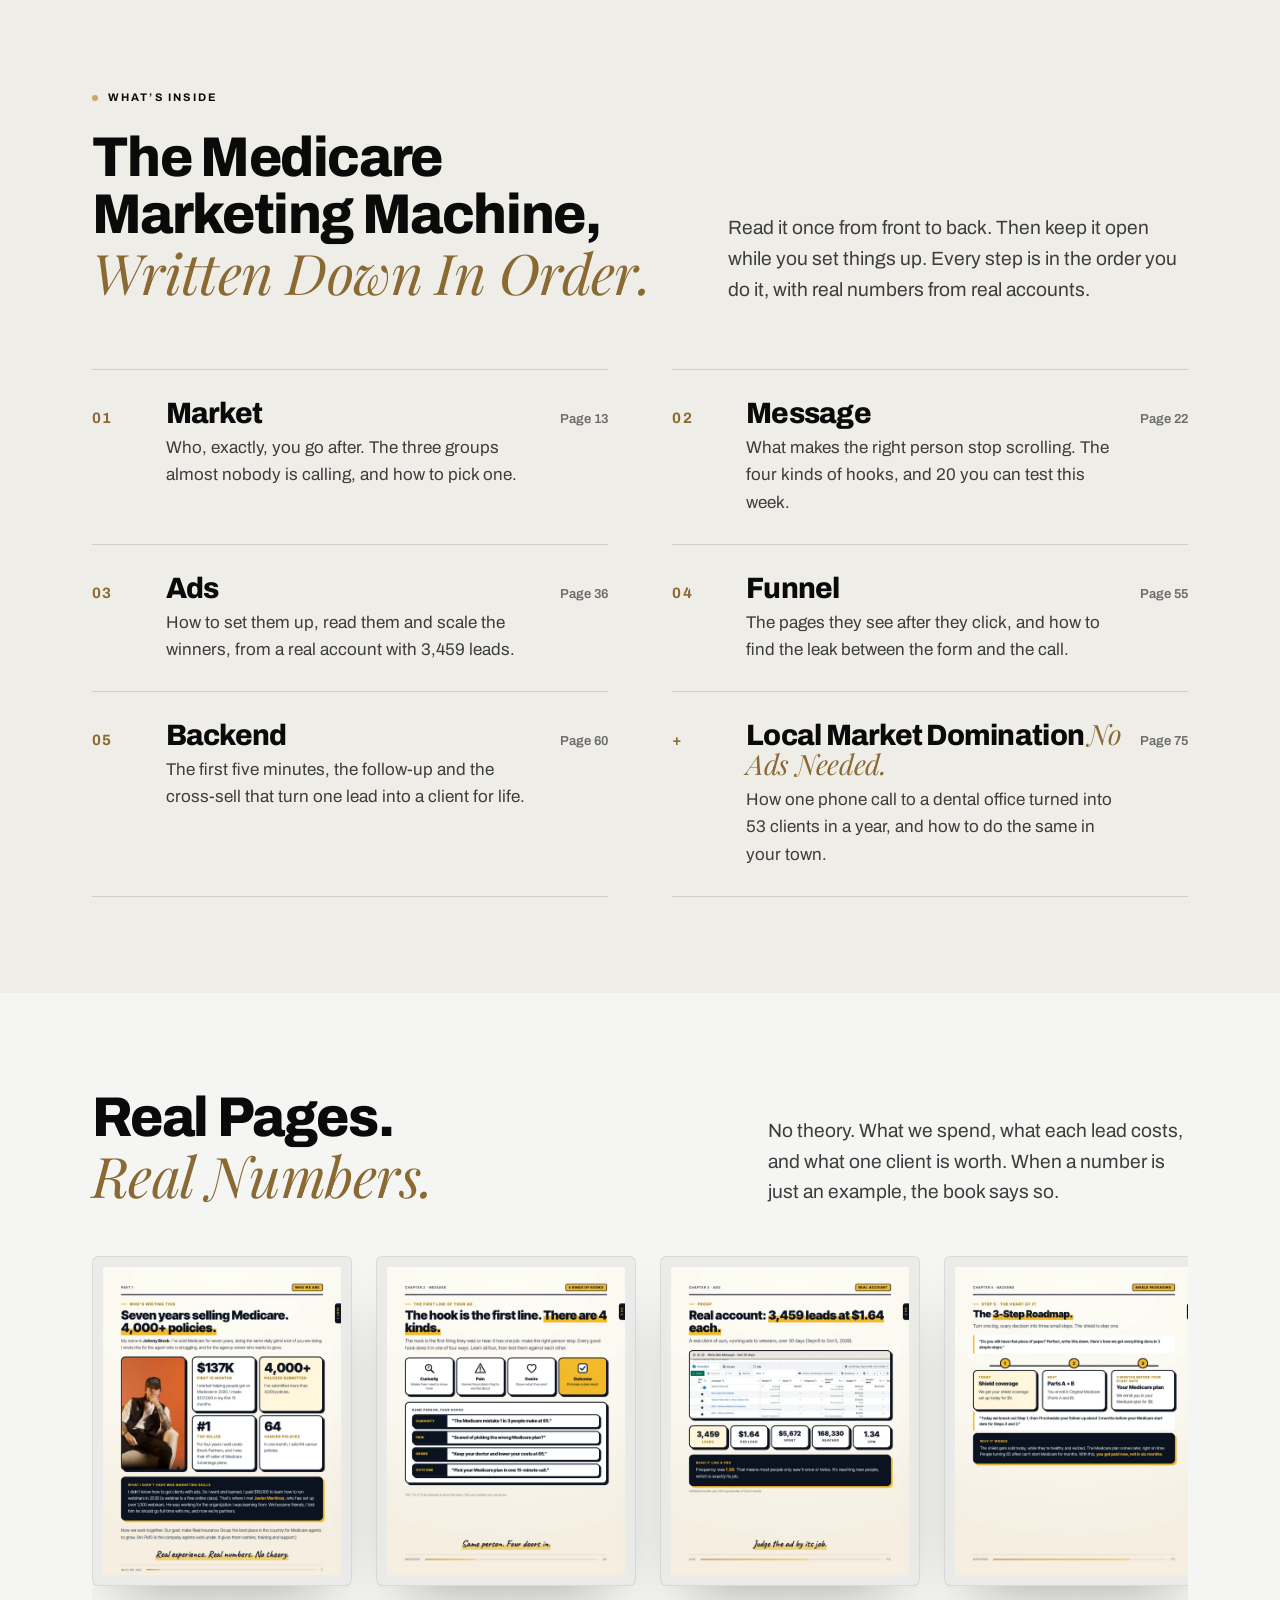
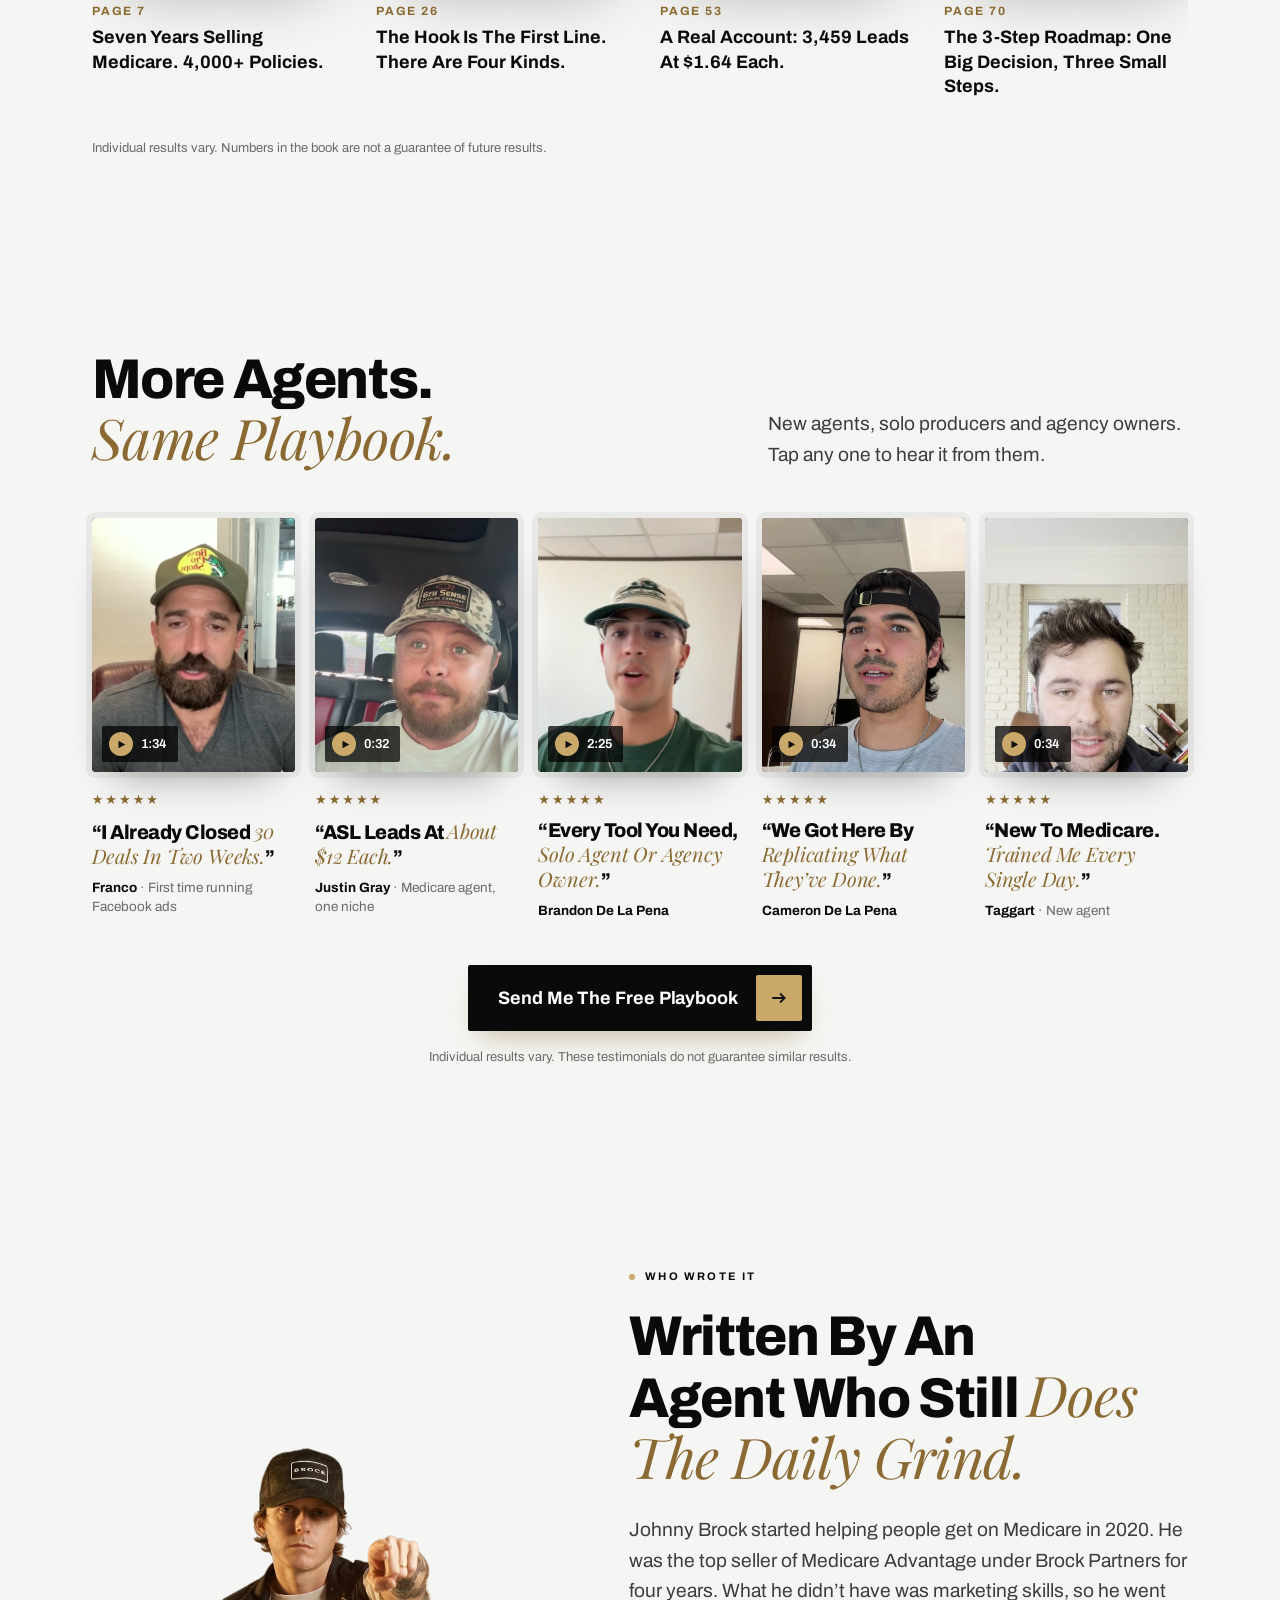
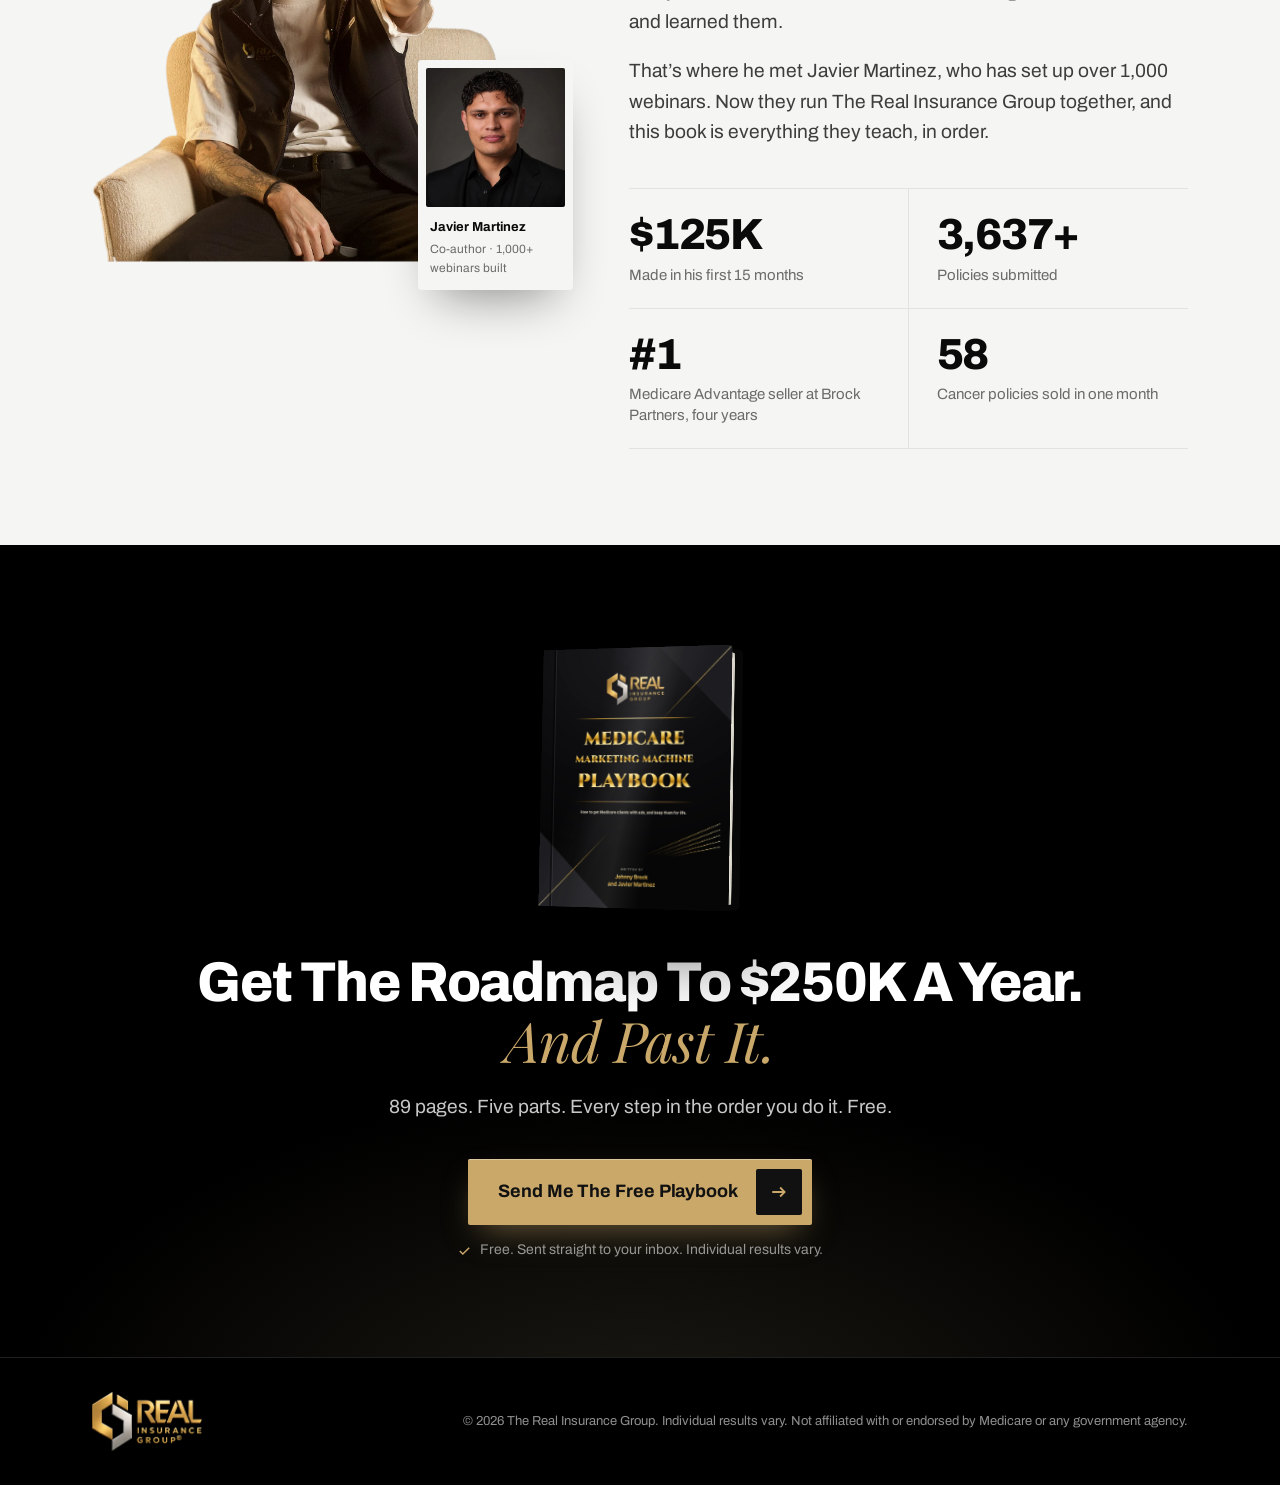
==== commit 0c7b75cf: "v3 opt-in: roadmap section (under/past $250K), 9 testimonials, FAQ and for/not-for removed Co-Author" ====
--- a/index.html
+++ b/index.html
@@ -185,6 +185,30 @@
 .t-c .by b{color:var(--white);font-weight:700}
 .obj{display:block;font-size:11px;font-weight:700;letter-spacing:.16em;text-transform:uppercase;color:var(--on-d-m);margin-bottom:10px}
 
+.road .rd-h{max-width:900px;margin:0 auto 52px;text-align:center}
+.road .rd-h .label{justify-content:center}
+.road .rd-h .lead{max-width:640px;margin:22px auto 0}
+.q-k{font-size:12px;font-weight:700;letter-spacing:.16em;text-transform:uppercase;color:var(--gold-ink);margin-bottom:12px}
+.road .q h3{font-size:clamp(26px,2.5vw,34px);margin-bottom:20px}
+.q.q-d{background:var(--ink);border-color:var(--ink)}
+.q.q-d h3{color:#fff}
+.q.q-d .q-k{color:var(--gold)}
+.q.q-d li{color:rgba(255,255,255,.86);border-top-color:rgba(255,255,255,.12)}
+.q.q-d li svg{color:var(--gold)}
+.rd-cta{margin-top:44px;display:flex;flex-direction:column;align-items:center;text-align:center}
+.rd-cta .fine{margin-top:16px}
+.more .in-h{align-items:end}
+.m-rail{display:grid;grid-template-columns:repeat(5,minmax(0,1fr));gap:20px}
+.m .v{position:relative;display:block;width:100%;aspect-ratio:4/5;border-radius:4px;overflow:hidden;background:#1a1a1a;box-shadow:0 0 0 6px rgba(10,10,10,.05),0 24px 40px -24px rgba(0,0,0,.4)}
+.m .v img{width:100%;height:100%;object-fit:cover;object-position:50% 25%;transition:transform 1s var(--ease)}
+.m .v:hover img{transform:scale(1.04)}
+.m .pl{position:absolute;left:10px;bottom:10px;display:flex;align-items:center;gap:8px;padding:6px 11px 6px 7px;background:rgba(0,0,0,.72);border-radius:var(--r);color:#fff;font-size:13px;font-weight:600}
+.m .pl i{display:grid;place-items:center;width:24px;height:24px;background:var(--gold);color:#111;border-radius:50%}
+.m .pl svg{width:9px;height:9px;margin-left:2px}
+.m .stars{margin:18px 0 8px;color:var(--gold-ink)}
+.m h3{font-size:20px;line-height:1.15}
+.m .by{margin-top:10px;font-size:13.5px;color:var(--muted);line-height:1.4}
+.m .by b{color:var(--ink)}
 /* ---------- AUTHORS ---------- */
 .auth .a-grid{display:grid;grid-template-columns:minmax(0,.9fr) minmax(0,1.1fr);gap:80px;align-items:center}
 .a-photos{position:relative}
@@ -313,6 +337,10 @@
   .m-top{margin-bottom:36px}
   .in-h{flex-direction:column;align-items:start}
   .t-grid,.q-grid{grid-template-columns:1fr}
+  .m-rail{grid-template-columns:none;grid-auto-flow:column;grid-auto-columns:230px;overflow-x:auto;scroll-snap-type:x mandatory;padding:6px 6px 18px;margin:0 -6px}
+  .m{scroll-snap-align:start}
+  .road .rd-h{text-align:left;margin-bottom:34px}
+  .road .rd-h .label{justify-content:flex-start}
   .reframe{padding:84px 0}
   .a-photos{max-width:440px;margin-right:28px}
   .q{padding:32px 26px}
@@ -413,6 +441,68 @@
   </div>
 </section>
 
+<section class="sec road ivory">
+  <div class="wrap">
+    <div class="rd-h rv">
+      <p class="label">Why You Need It</p>
+      <h2>The Roadmap To Scale Predictably. <span class="e">To $250K A Year, And Past It.</span></h2>
+      <p class="lead">Growth stops being a guess when you know which part to build next. The Playbook gives you the order, so every month you know where the next clients come from.</p>
+    </div>
+    <div class="q-grid">
+      <div class="q rv">
+        <p class="q-k">If You&rsquo;re Under $250K A Year</p>
+        <h3>The Roadmap To Get There.</h3>
+        <ul>
+          <li><svg viewBox="0 0 16 16" fill="none" stroke="currentColor" stroke-width="1.8"><path d="M3 8.5l3.2 3.2L13 5"/></svg>Pick the one market almost nobody is calling, so you stop fighting five agents for the same lead.</li>
+          <li><svg viewBox="0 0 16 16" fill="none" stroke="currentColor" stroke-width="1.8"><path d="M3 8.5l3.2 3.2L13 5"/></svg>Get your own ads bringing in leads every month, not just October to December.</li>
+          <li><svg viewBox="0 0 16 16" fill="none" stroke="currentColor" stroke-width="1.8"><path d="M3 8.5l3.2 3.2L13 5"/></svg>Follow up in the first five minutes, so the leads you pay for turn into clients.</li>
+          <li><svg viewBox="0 0 16 16" fill="none" stroke="currentColor" stroke-width="1.8"><path d="M3 8.5l3.2 3.2L13 5"/></svg>No ad budget yet? Start with Local Market Domination: 53 clients came from one office.</li>
+        </ul>
+      </div>
+      <div class="q q-d rv">
+        <p class="q-k">If You&rsquo;re Already Past $250K</p>
+        <h3>The Roadmap To Keep Scaling.</h3>
+        <ul>
+          <li><svg viewBox="0 0 16 16" fill="none" stroke="currentColor" stroke-width="1.8"><path d="M3 8.5l3.2 3.2L13 5"/></svg>Find which of the five parts is capping you. It&rsquo;s usually not the ads.</li>
+          <li><svg viewBox="0 0 16 16" fill="none" stroke="currentColor" stroke-width="1.8"><path d="M3 8.5l3.2 3.2L13 5"/></svg>Scale what works: 70% of your money on winners, 30% on testing, 25% more a day.</li>
+          <li><svg viewBox="0 0 16 16" fill="none" stroke="currentColor" stroke-width="1.8"><path d="M3 8.5l3.2 3.2L13 5"/></svg>Make every client worth more with the cross-sell built into the call.</li>
+          <li><svg viewBox="0 0 16 16" fill="none" stroke="currentColor" stroke-width="1.8"><path d="M3 8.5l3.2 3.2L13 5"/></svg>Give your agents their own lead flow, so growth doesn&rsquo;t all run through you.</li>
+        </ul>
+      </div>
+    </div>
+    <div class="rd-cta rv"><a class="btn" href="#optin" data-optin>Send Me The Free Playbook<i><svg viewBox="0 0 16 16" fill="none" stroke="currentColor" stroke-width="1.6"><path d="M2 8h11M9 4l4 4-4 4"/></svg></i></a><p class="fine">Free. Individual results vary. The Playbook is training, not a guarantee of income.</p></div>
+  </div>
+</section>
+
+<section class="sec proofs dark">
+  <div class="wrap">
+    <div class="pr-h rv">
+      <p class="label">Agents Who Built The Machine</p>
+      <h2>The Same Five Parts, <span class="e">Working In Real Agencies.</span></h2>
+      <p class="lead">Agents and agency owners who learned the machine from Johnny and Javier, in their own words.</p>
+    </div>
+    <div class="t-grid">
+      <article class="t rv">
+        <button class="v" data-video="mindy" aria-label="Play Mindy Baron&rsquo;s story, 1 minute 50"><img src="assets/video/mindy.jpg" alt="Mindy Baron" loading="lazy"><span class="pl"><i><svg viewBox="0 0 12 12" fill="currentColor"><path d="M2 1l9 5-9 5z"/></svg></i>1:50</span></button>
+        <div class="t-c"><span class="obj">Leads only come in AEP?</span><p class="stars">&#9733;&#9733;&#9733;&#9733;&#9733;</p><h3>&ldquo;A Full Calendar <span class="e">Outside Of Open Enrollment.</span>&rdquo;</h3><p>&ldquo;I&rsquo;m working Facebook, running Facebook ads, and I&rsquo;ve added a virtual assistant. That never happened before.&rdquo;</p><p class="by"><b>Mindy Baron</b> &middot; Licensed agent, 10+ years</p></div>
+      </article>
+      <article class="t rv">
+        <button class="v" data-video="luke" aria-label="Play Luke Busani&rsquo;s story, 42 seconds"><img src="assets/video/luke.jpg" alt="Luke Busani" loading="lazy"><span class="pl"><i><svg viewBox="0 0 12 12" fill="currentColor"><path d="M2 1l9 5-9 5z"/></svg></i>0:42</span></button>
+        <div class="t-c"><span class="obj">Never run an ad?</span><p class="stars">&#9733;&#9733;&#9733;&#9733;&#9733;</p><h3>&ldquo;Taught Me Everything From A To Z. <span class="e">No Prior Experience.</span>&rdquo;</h3><p>&ldquo;Paying for live transfers, direct mail leads, Facebook leads, you name it. Having full control over my marketing has really changed my business.&rdquo;</p><p class="by"><b>Luke Busani</b> &middot; Medicare agent, 4 years</p></div>
+      </article>
+      <article class="t rv">
+        <button class="v" data-video="eugene" aria-label="Play Eugene&rsquo;s story, 2 minutes 38"><img src="assets/video/eugene.jpg" alt="Eugene" loading="lazy"><span class="pl"><i><svg viewBox="0 0 12 12" fill="currentColor"><path d="M2 1l9 5-9 5z"/></svg></i>2:38</span></button>
+        <div class="t-c"><span class="obj">Does it work for an agency?</span><p class="stars">&#9733;&#9733;&#9733;&#9733;&#9733;</p><h3>&ldquo;From 300 Applications <span class="e">To Over 800 In 2025.</span>&rdquo;</h3><p>&ldquo;He&rsquo;s gonna reverse engineer the number of leads you need to close the number of deals you&rsquo;re trying to hit.&rdquo;</p><p class="by"><b>Eugene</b> &middot; Agency owner</p></div>
+      </article>
+      <article class="t rv">
+        <button class="v" data-video="barry" aria-label="Play Barry&rsquo;s story, 55 seconds"><img src="assets/video/barry.jpg" alt="Barry" loading="lazy" style="object-position:50% 72%"><span class="pl"><i><svg viewBox="0 0 12 12" fill="currentColor"><path d="M2 1l9 5-9 5z"/></svg></i>0:55</span></button>
+        <div class="t-c"><span class="obj">No time to run ads?</span><p class="stars">&#9733;&#9733;&#9733;&#9733;&#9733;</p><h3>&ldquo;From 20 Deals A Week <span class="e">To 50 Deals A Week.</span>&rdquo;</h3><p>&ldquo;Now I do not have the burden of running my own Facebook ads. I have quantity and I have quality.&rdquo;</p><p class="by"><b>Barry</b> &middot; Agency owner, seven employees</p></div>
+      </article>
+    </div>
+    <p class="fine">Individual results vary. These testimonials do not guarantee similar results.</p>
+  </div>
+</section>
+
 <section class="sec mech">
   <div class="wrap">
     <div class="m-top rv">
@@ -450,32 +540,35 @@
   </div>
 </section>
 
-<section class="sec proofs dark">
+<section class="sec more ivory">
   <div class="wrap">
-    <div class="pr-h rv">
-      <p class="label">Agents Who Built The Machine</p>
-      <h2>The Same Five Parts, <span class="e">Working In Real Agencies.</span></h2>
-      <p class="lead">Agents and agency owners who learned the machine from Johnny and Javier, in their own words.</p>
-    </div>
-    <div class="t-grid">
-      <article class="t rv">
-        <button class="v" data-video="mindy" aria-label="Play Mindy Baron&rsquo;s story, 1 minute 50"><img src="assets/video/mindy.jpg" alt="Mindy Baron" loading="lazy"><span class="pl"><i><svg viewBox="0 0 12 12" fill="currentColor"><path d="M2 1l9 5-9 5z"/></svg></i>1:50</span></button>
-        <div class="t-c"><span class="obj">Leads only come in AEP?</span><p class="stars">&#9733;&#9733;&#9733;&#9733;&#9733;</p><h3>&ldquo;A Full Calendar <span class="e">Outside Of Open Enrollment.</span>&rdquo;</h3><p>&ldquo;I&rsquo;m working Facebook, running Facebook ads, and I&rsquo;ve added a virtual assistant. That never happened before.&rdquo;</p><p class="by"><b>Mindy Baron</b> &middot; Licensed agent, 10+ years</p></div>
-      </article>
-      <article class="t rv">
-        <button class="v" data-video="luke" aria-label="Play Luke Busani&rsquo;s story, 42 seconds"><img src="assets/video/luke.jpg" alt="Luke Busani" loading="lazy"><span class="pl"><i><svg viewBox="0 0 12 12" fill="currentColor"><path d="M2 1l9 5-9 5z"/></svg></i>0:42</span></button>
-        <div class="t-c"><span class="obj">Never run an ad?</span><p class="stars">&#9733;&#9733;&#9733;&#9733;&#9733;</p><h3>&ldquo;Taught Me Everything From A To Z. <span class="e">No Prior Experience.</span>&rdquo;</h3><p>&ldquo;Paying for live transfers, direct mail leads, Facebook leads, you name it. Having full control over my marketing has really changed my business.&rdquo;</p><p class="by"><b>Luke Busani</b> &middot; Medicare agent, 4 years</p></div>
-      </article>
-      <article class="t rv">
-        <button class="v" data-video="eugene" aria-label="Play Eugene&rsquo;s story, 2 minutes 38"><img src="assets/video/eugene.jpg" alt="Eugene" loading="lazy"><span class="pl"><i><svg viewBox="0 0 12 12" fill="currentColor"><path d="M2 1l9 5-9 5z"/></svg></i>2:38</span></button>
-        <div class="t-c"><span class="obj">Does it work for an agency?</span><p class="stars">&#9733;&#9733;&#9733;&#9733;&#9733;</p><h3>&ldquo;From 300 Applications <span class="e">To Over 800 In 2025.</span>&rdquo;</h3><p>&ldquo;He&rsquo;s gonna reverse engineer the number of leads you need to close the number of deals you&rsquo;re trying to hit.&rdquo;</p><p class="by"><b>Eugene</b> &middot; Agency owner</p></div>
-      </article>
-      <article class="t rv">
-        <button class="v" data-video="barry" aria-label="Play Barry&rsquo;s story, 55 seconds"><img src="assets/video/barry.jpg" alt="Barry" loading="lazy" style="object-position:50% 72%"><span class="pl"><i><svg viewBox="0 0 12 12" fill="currentColor"><path d="M2 1l9 5-9 5z"/></svg></i>0:55</span></button>
-        <div class="t-c"><span class="obj">No time to run ads?</span><p class="stars">&#9733;&#9733;&#9733;&#9733;&#9733;</p><h3>&ldquo;From 20 Deals A Week <span class="e">To 50 Deals A Week.</span>&rdquo;</h3><p>&ldquo;Now I do not have the burden of running my own Facebook ads. I have quantity and I have quality.&rdquo;</p><p class="by"><b>Barry</b> &middot; Agency owner, seven employees</p></div>
-      </article>
-    </div>
-    <p class="fine">Individual results vary. These testimonials do not guarantee similar results.</p>
+    <div class="in-h rv">
+      <h2>More Agents. <span class="e">Same Playbook.</span></h2>
+      <p class="lead">New agents, solo producers and agency owners. Tap any one to hear it from them.</p>
+    </div>
+    <div class="m-rail rv" tabindex="0" aria-label="More agent stories">
+      <article class="m">
+        <button class="v" data-video="franco" aria-label="Play Franco&rsquo;s story, 1 minute 34"><img src="assets/video/franco.jpg" alt="Franco" loading="lazy"><span class="pl"><i><svg viewBox="0 0 12 12" fill="currentColor"><path d="M2 1l9 5-9 5z"/></svg></i>1:34</span></button>
+        <p class="stars">&#9733;&#9733;&#9733;&#9733;&#9733;</p><h3>&ldquo;I Already Closed <span class="e">30 Deals In Two Weeks.</span>&rdquo;</h3><p class="by"><b>Franco</b> &middot; First time running Facebook ads</p>
+      </article>
+      <article class="m">
+        <button class="v" data-video="justin" aria-label="Play Justin Gray&rsquo;s story, 32 seconds"><img src="assets/video/justin.jpg" alt="Justin Gray" loading="lazy"><span class="pl"><i><svg viewBox="0 0 12 12" fill="currentColor"><path d="M2 1l9 5-9 5z"/></svg></i>0:32</span></button>
+        <p class="stars">&#9733;&#9733;&#9733;&#9733;&#9733;</p><h3>&ldquo;ASL Leads At&nbsp;<span class="e">About $12 Each.</span>&rdquo;</h3><p class="by"><b>Justin Gray</b> &middot; Medicare agent, one niche</p>
+      </article>
+      <article class="m">
+        <button class="v" data-video="brandon" aria-label="Play Brandon De La Pena&rsquo;s story, 2 minutes 25"><img src="assets/video/brandon.jpg" alt="Brandon De La Pena" loading="lazy"><span class="pl"><i><svg viewBox="0 0 12 12" fill="currentColor"><path d="M2 1l9 5-9 5z"/></svg></i>2:25</span></button>
+        <p class="stars">&#9733;&#9733;&#9733;&#9733;&#9733;</p><h3>&ldquo;Every Tool You Need, <span class="e">Solo Agent Or Agency Owner.</span>&rdquo;</h3><p class="by"><b>Brandon De La Pena</b></p>
+      </article>
+      <article class="m">
+        <button class="v" data-video="cameron" aria-label="Play Cameron De La Pena&rsquo;s story, 34 seconds"><img src="assets/video/cameron.jpg" alt="Cameron De La Pena" loading="lazy"><span class="pl"><i><svg viewBox="0 0 12 12" fill="currentColor"><path d="M2 1l9 5-9 5z"/></svg></i>0:34</span></button>
+        <p class="stars">&#9733;&#9733;&#9733;&#9733;&#9733;</p><h3>&ldquo;We Got Here By <span class="e">Replicating What They&rsquo;ve Done.</span>&rdquo;</h3><p class="by"><b>Cameron De La Pena</b></p>
+      </article>
+      <article class="m">
+        <button class="v" data-video="taggart" aria-label="Play Taggart&rsquo;s story, 34 seconds"><img src="assets/video/taggart.jpg" alt="Taggart" loading="lazy"><span class="pl"><i><svg viewBox="0 0 12 12" fill="currentColor"><path d="M2 1l9 5-9 5z"/></svg></i>0:34</span></button>
+        <p class="stars">&#9733;&#9733;&#9733;&#9733;&#9733;</p><h3>&ldquo;New To Medicare. <span class="e">Trained Me Every Single Day.</span>&rdquo;</h3><p class="by"><b>Taggart</b> &middot; New agent</p>
+      </article>
+    </div>
+    <div class="rd-cta rv"><a class="btn" href="#optin" data-optin>Send Me The Free Playbook<i><svg viewBox="0 0 16 16" fill="none" stroke="currentColor" stroke-width="1.6"><path d="M2 8h11M9 4l4 4-4 4"/></svg></i></a><p class="fine">Individual results vary. These testimonials do not guarantee similar results.</p></div>
   </div>
 </section>
 
@@ -500,48 +593,10 @@
   </div>
 </section>
 
-<section class="sec qual">
-  <div class="wrap">
-    <h2 class="rv">Who This Book Is <span class="e">(And Isn&rsquo;t) For.</span></h2>
-    <div class="q-grid">
-      <div class="q rv">
-        <h3>This Is For You If</h3>
-        <ul>
-          <li><svg viewBox="0 0 16 16" fill="none" stroke="currentColor" stroke-width="1.8"><path d="M3 8.5l3.2 3.2L13 5"/></svg>You&rsquo;re a licensed Medicare agent tired of buying leads.</li>
-          <li><svg viewBox="0 0 16 16" fill="none" stroke="currentColor" stroke-width="1.8"><path d="M3 8.5l3.2 3.2L13 5"/></svg>You want new clients every month, not just October to December.</li>
-          <li><svg viewBox="0 0 16 16" fill="none" stroke="currentColor" stroke-width="1.8"><path d="M3 8.5l3.2 3.2L13 5"/></svg>You run an agency and your team needs its own lead flow.</li>
-          <li><svg viewBox="0 0 16 16" fill="none" stroke="currentColor" stroke-width="1.8"><path d="M3 8.5l3.2 3.2L13 5"/></svg>You&rsquo;ve never run an ad. Every word is explained in plain English on page 4.</li>
-        </ul>
-      </div>
-      <div class="q no rv">
-        <h3>This Is Not For You If</h3>
-        <ul>
-          <li><svg viewBox="0 0 16 16" fill="none" stroke="currentColor" stroke-width="1.6"><path d="M4 4l8 8M12 4l-8 8"/></svg>You&rsquo;re looking for a cheaper list of leads to buy.</li>
-          <li><svg viewBox="0 0 16 16" fill="none" stroke="currentColor" stroke-width="1.6"><path d="M4 4l8 8M12 4l-8 8"/></svg>You want clients without building anything yourself.</li>
-          <li><svg viewBox="0 0 16 16" fill="none" stroke="currentColor" stroke-width="1.6"><path d="M4 4l8 8M12 4l-8 8"/></svg>You&rsquo;re not selling Medicare.</li>
-        </ul>
-      </div>
-    </div>
-  </div>
-</section>
-
-<section class="sec faq paper">
-  <div class="wrap f-grid">
-    <h2 class="rv">Questions Agents Ask <span class="e">Before They Read It.</span></h2>
-    <div class="rv">
-      <details><summary>Is it really free?<i><svg viewBox="0 0 12 12" fill="none" stroke="currentColor" stroke-width="1.6"><path d="M6 1v10M1 6h10"/></svg></i></summary><p>Yes. Put in your name, email and phone, and the full 89-page PDF is sent to your inbox. No credit card.</p></details>
-      <details><summary>I&rsquo;ve never run a Facebook ad. Is this too advanced?<i><svg viewBox="0 0 12 12" fill="none" stroke="currentColor" stroke-width="1.6"><path d="M6 1v10M1 6h10"/></svg></i></summary><p>No. It was written for the agent who is struggling. There is a plain-English dictionary for every Medicare, ad and follow-up word, and the ads chapter opens with Facebook ads in 60 seconds, written for agents who have never run one.</p></details>
-      <details><summary>Do I need a big ad budget?<i><svg viewBox="0 0 12 12" fill="none" stroke="currentColor" stroke-width="1.6"><path d="M6 1v10M1 6h10"/></svg></i></summary><p>No. The book shows how to test new ads in one place and only put more money on the winners. And Part 3, Local Market Domination, gets you clients from offices in your town without running a single ad.</p></details>
-      <details><summary>I run an agency. Is this for me or my agents?<i><svg viewBox="0 0 12 12" fill="none" stroke="currentColor" stroke-width="1.6"><path d="M6 1v10M1 6h10"/></svg></i></summary><p>Both. It was written for the agent who is struggling and for the agency owner who wants to grow. The same five parts feed one agent or a whole team.</p></details>
-      <details><summary>What happens after I sign up?<i><svg viewBox="0 0 12 12" fill="none" stroke="currentColor" stroke-width="1.6"><path d="M6 1v10M1 6h10"/></svg></i></summary><p>The book goes to your email. On the next page, Johnny walks you through a short video on how agents put the machine to work, and you can book a call with him if you want help building yours.</p></details>
-    </div>
-  </div>
-</section>
-
 <section class="close dark">
   <div class="wrap rv">
     <div class="mini" aria-hidden="true"><div class="book"><div class="back"></div><div class="pages"></div><div class="cover"><img src="assets/playbook-cover.webp" alt="" loading="lazy"></div></div></div>
-    <h2>Your Next Client Should Come From <span class="e">Your Own Machine.</span></h2>
+    <h2>Get The Roadmap To $250K A Year. <span class="e">And Past It.</span></h2>
     <p class="lead">89 pages. Five parts. Every step in the order you do it. Free.</p>
     <a class="btn" href="#optin" data-optin>Send Me The Free Playbook<i><svg viewBox="0 0 16 16" fill="none" stroke="currentColor" stroke-width="1.6"><path d="M2 8h11M9 4l4 4-4 4"/></svg></i></a>
     <p class="micro"><svg viewBox="0 0 16 16" fill="none" stroke="currentColor" stroke-width="1.6"><path d="M3 8.5l3.2 3.2L13 5"/></svg>Free. Sent straight to your inbox. Individual results vary.</p>
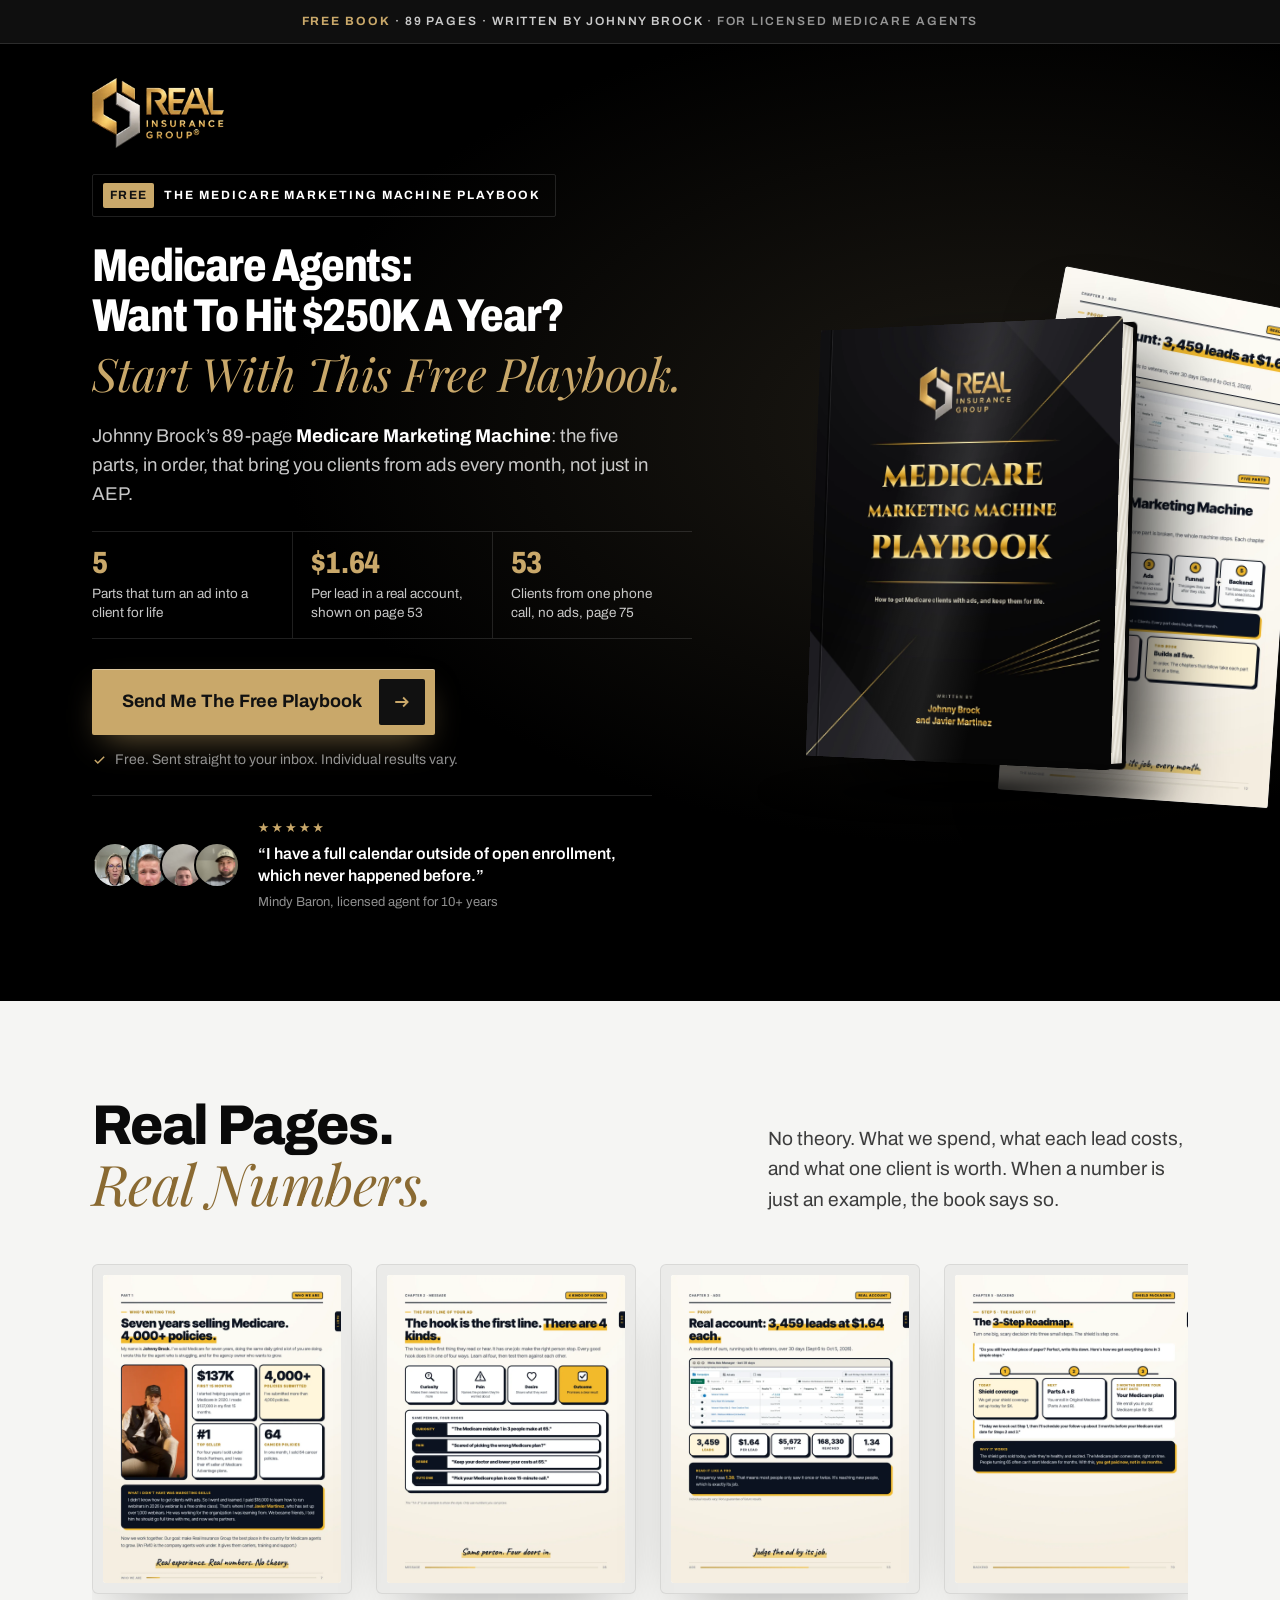
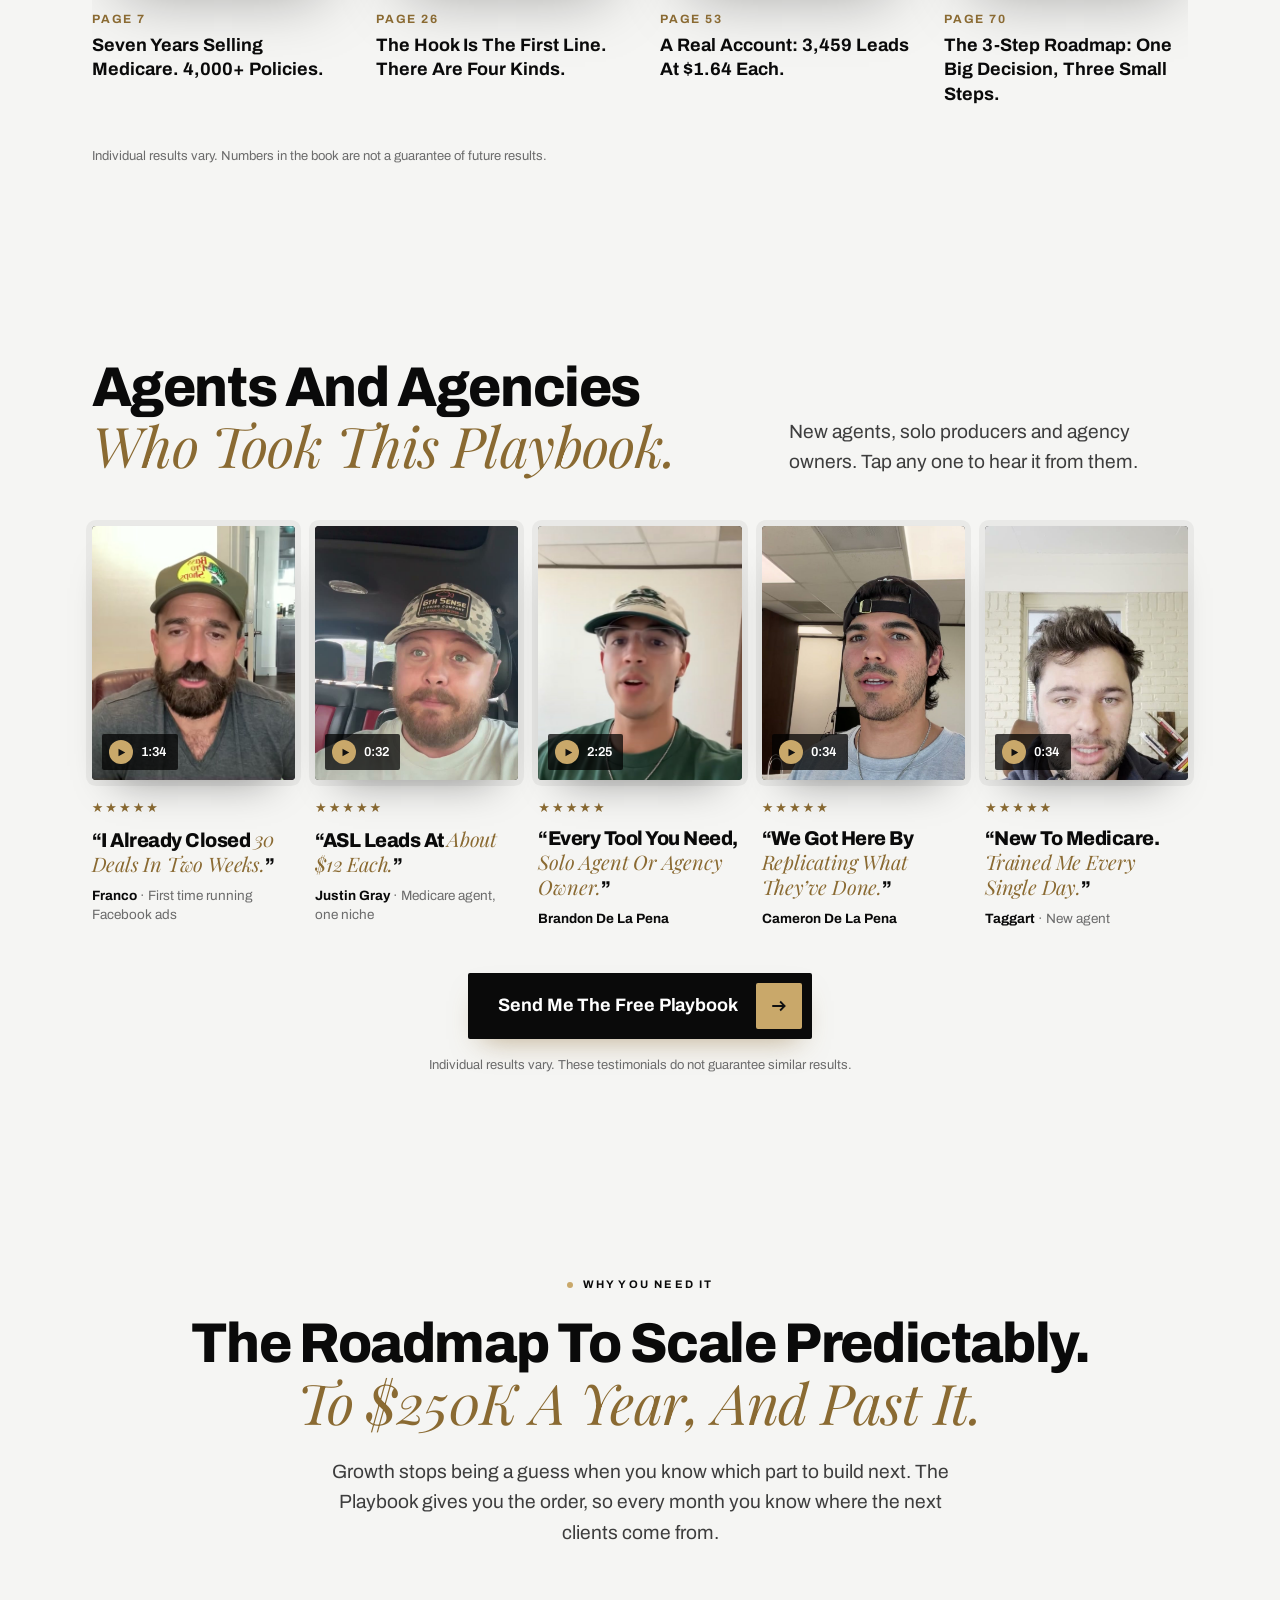
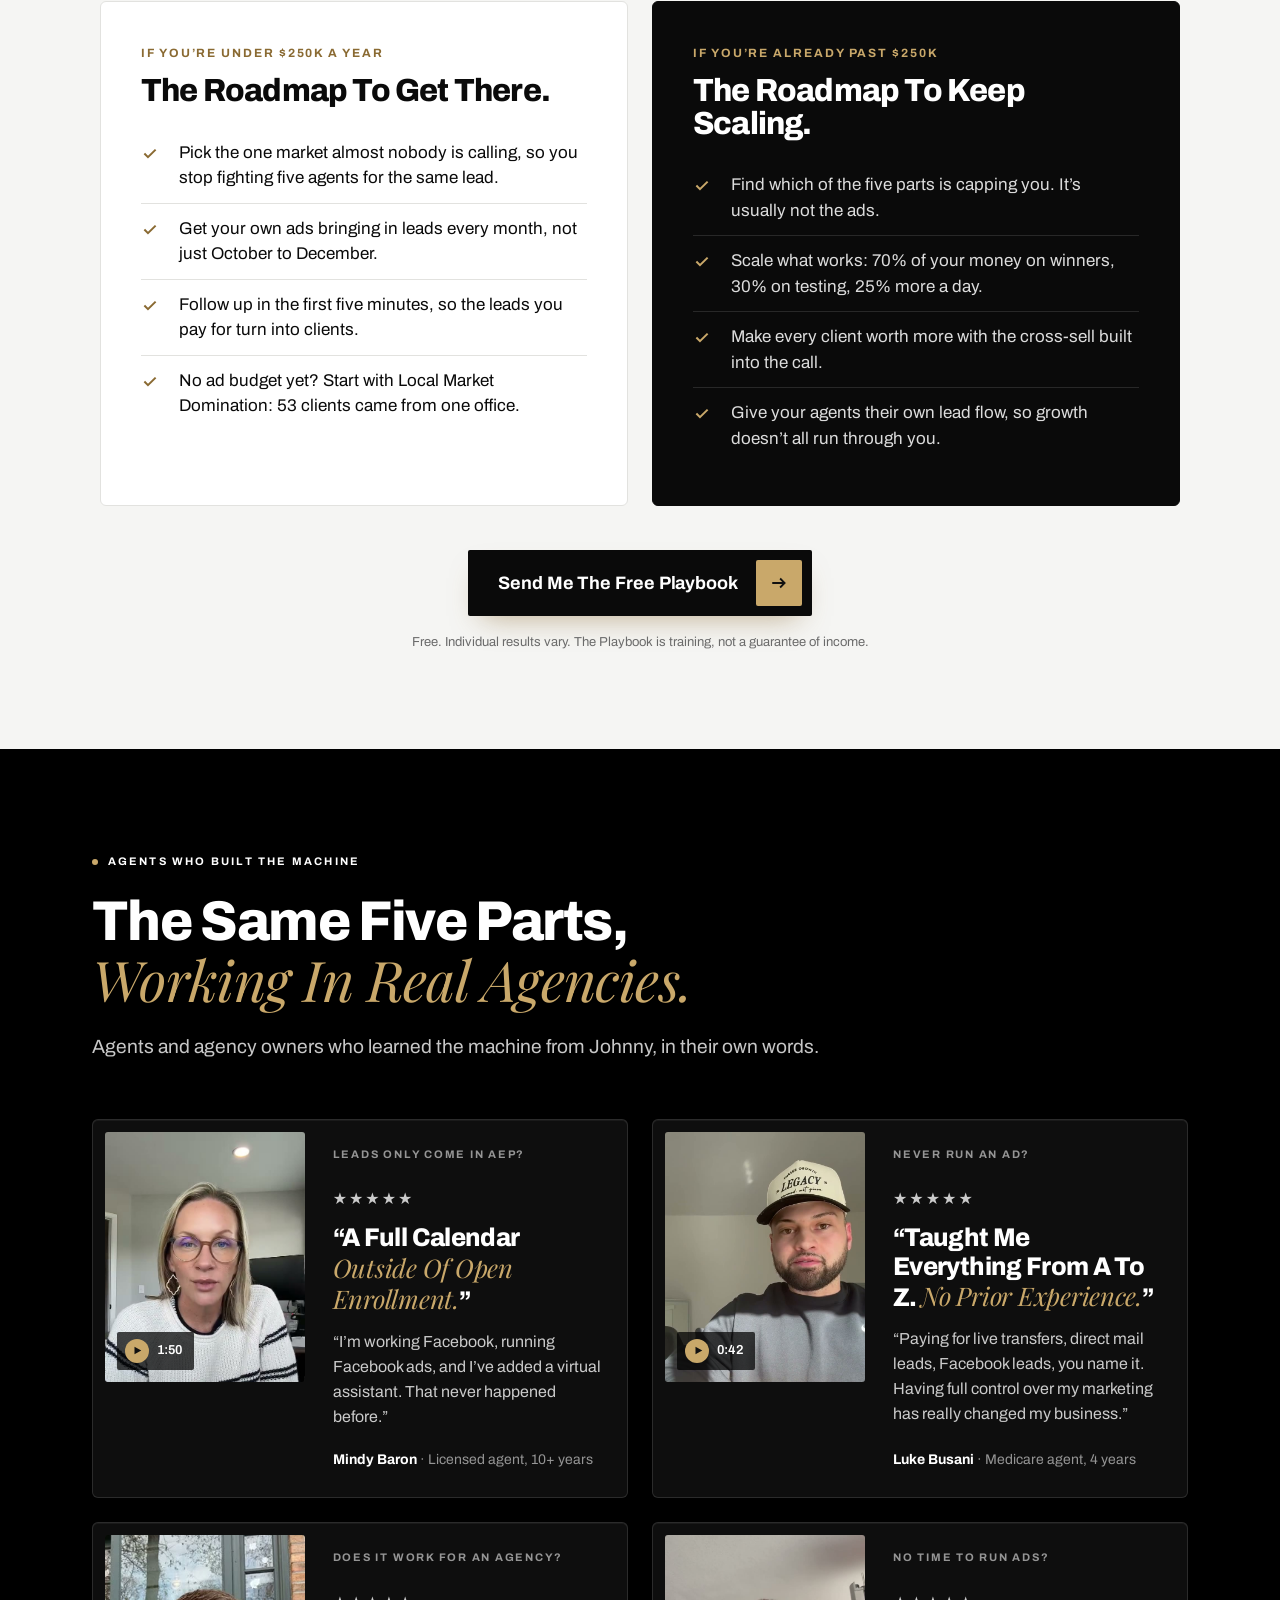
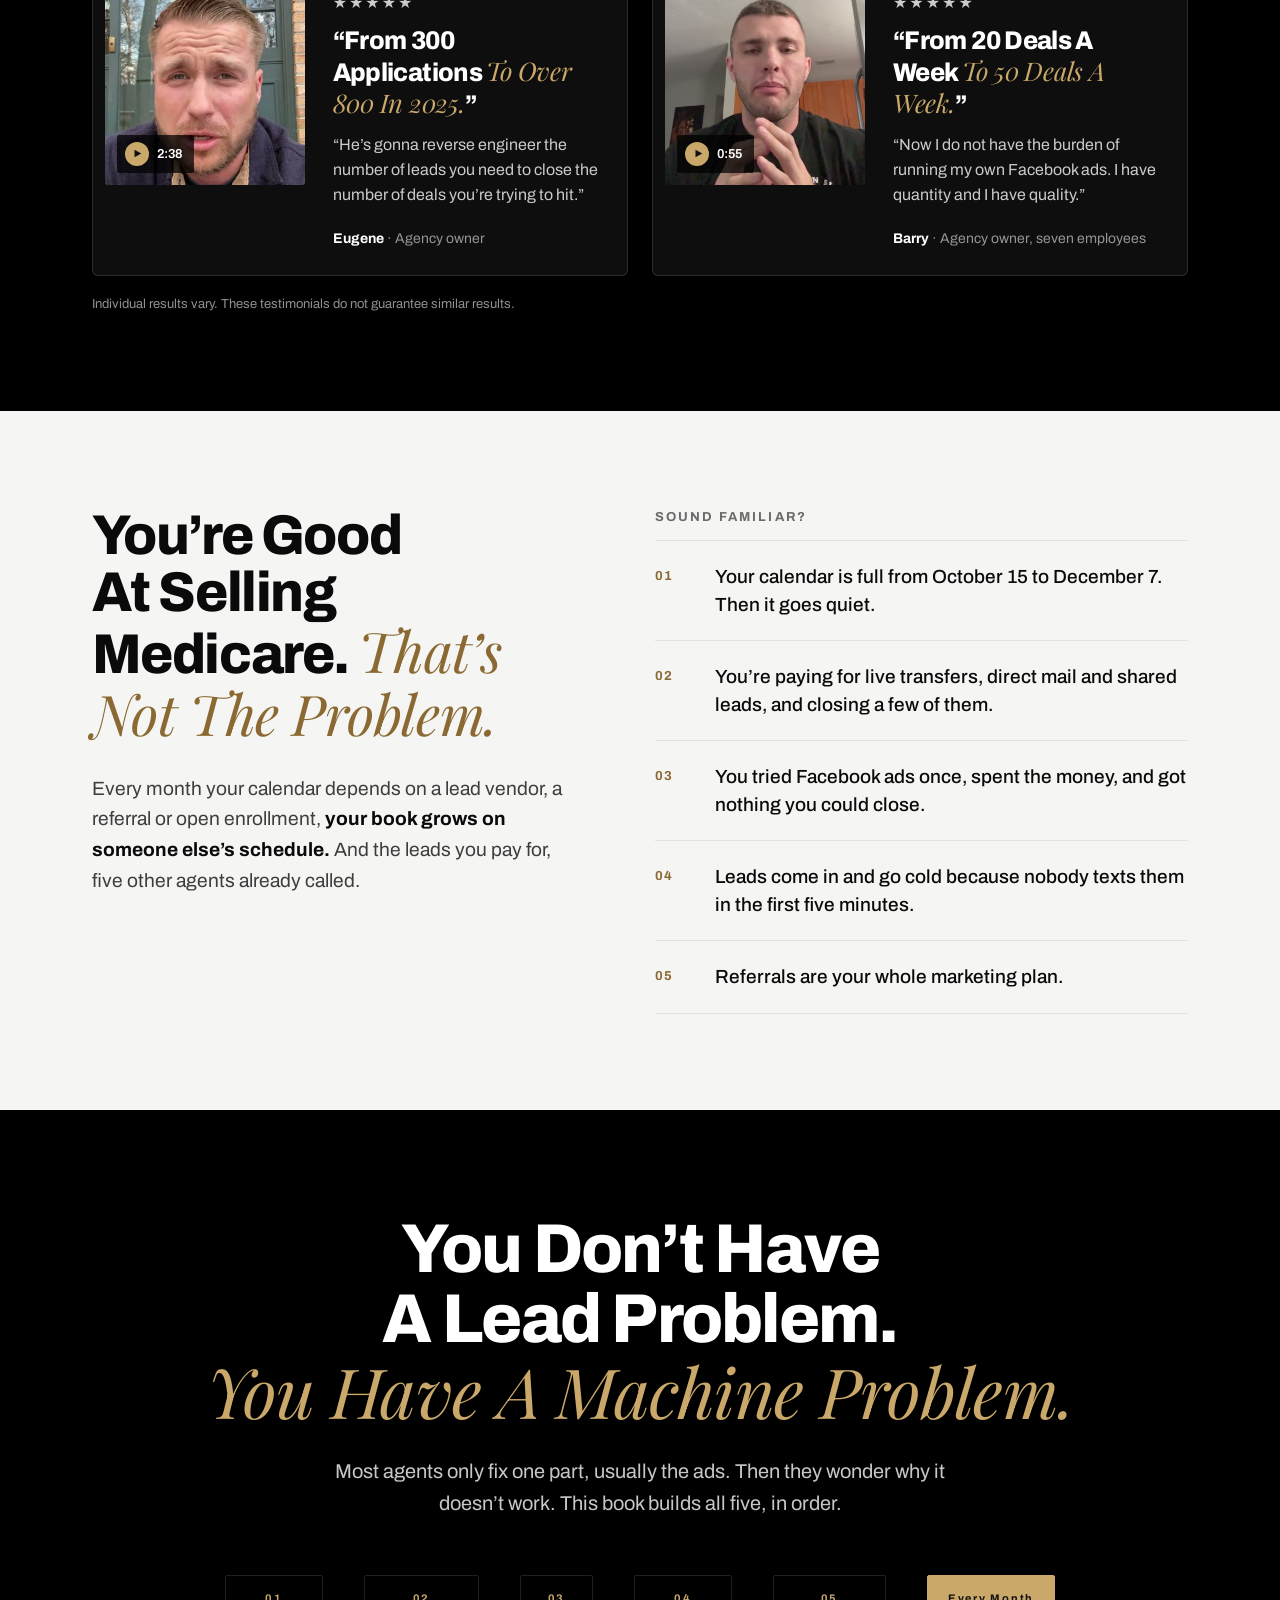
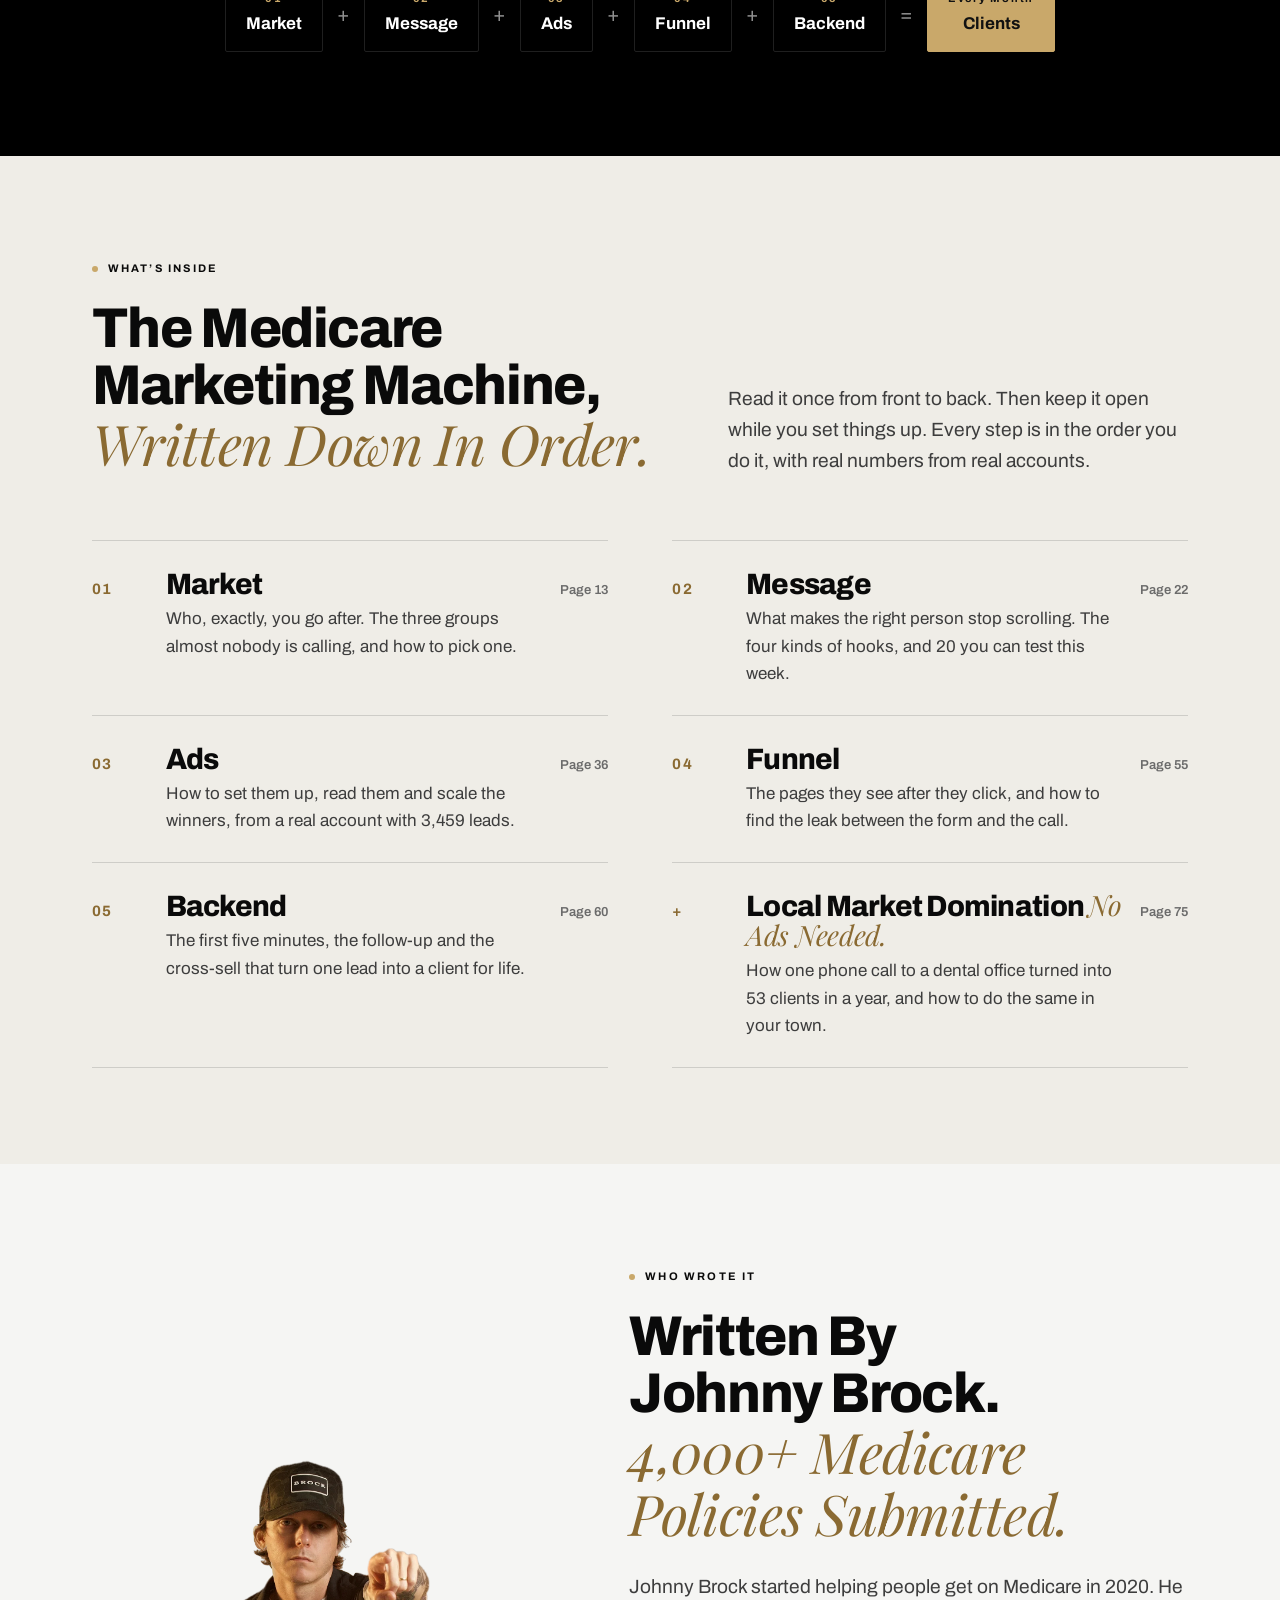
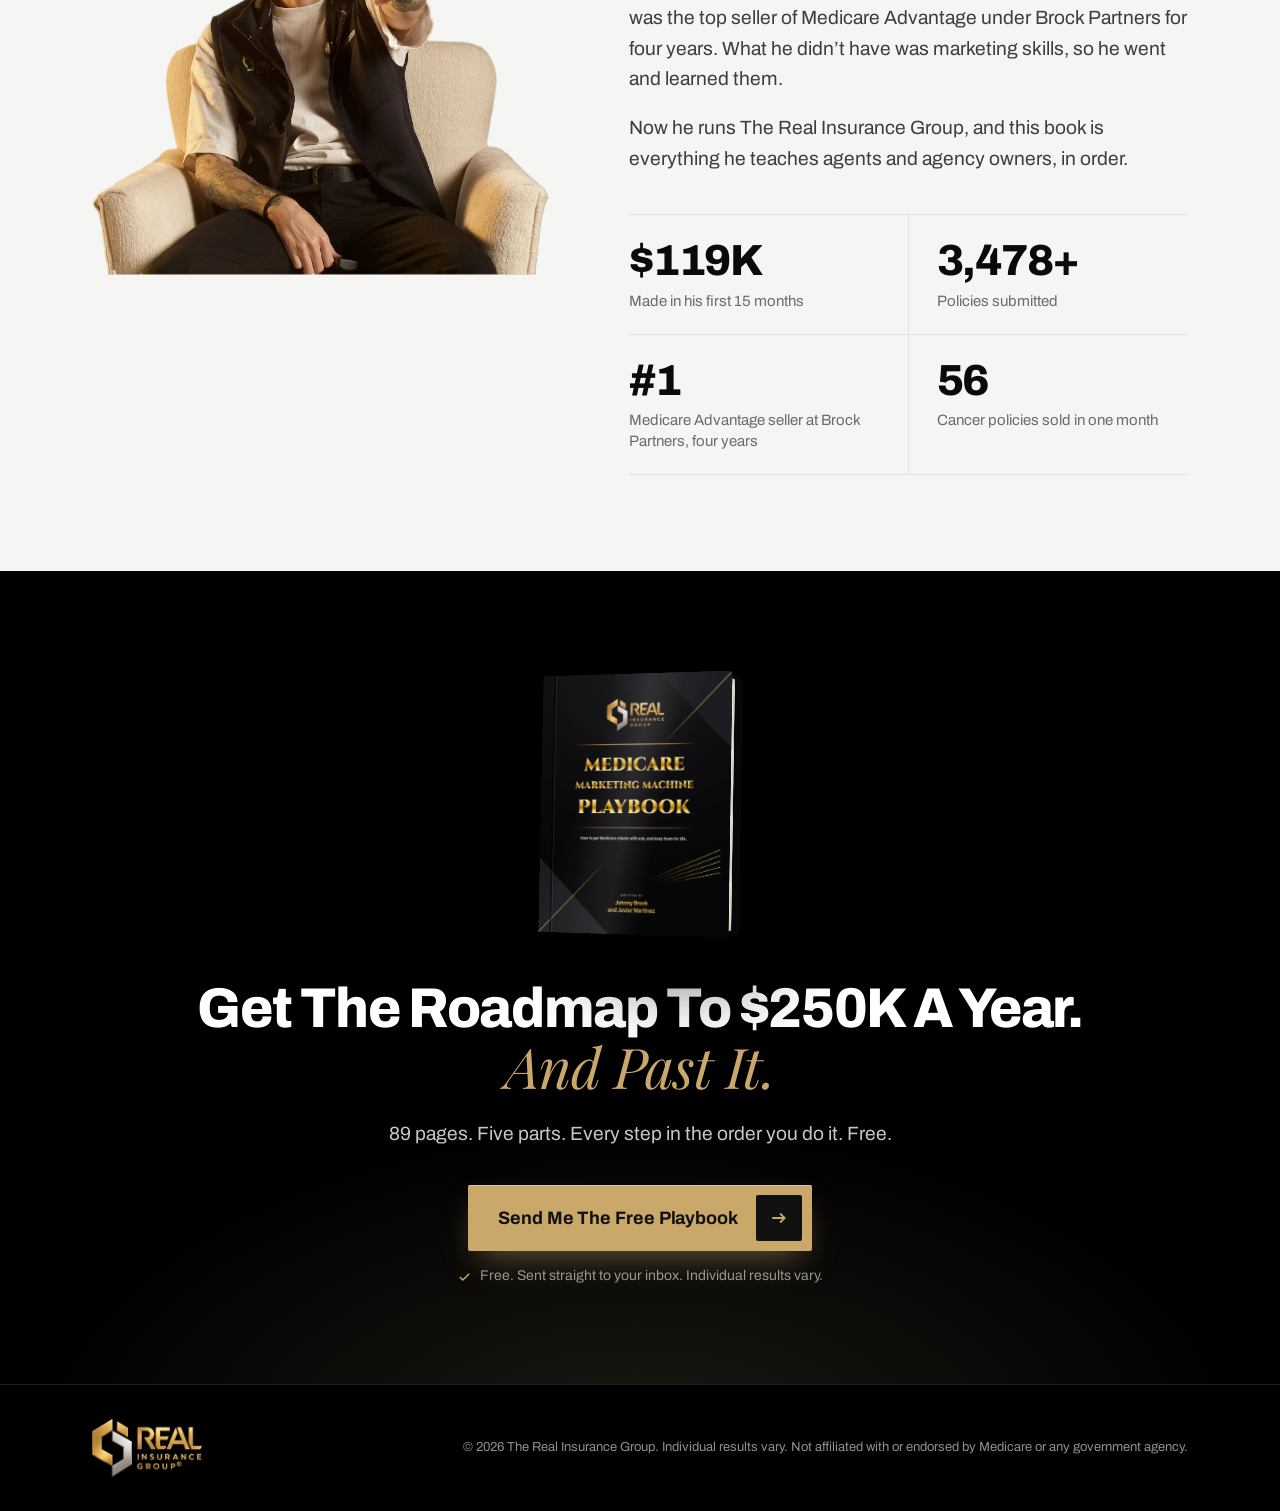
==== commit 4415d587: "v4 opt-in: pages and agent rail moved up, Javier removed from author block, new author headline Co-A" ====
--- a/index.html
+++ b/index.html
@@ -376,7 +376,7 @@
 </head>
 <body>
 
-<div class="bar"><b>Free Book</b> &middot; 89 Pages &middot; Written By Johnny Brock And Javier Martinez<span> &middot; For Licensed Medicare Agents</span></div>
+<div class="bar"><b>Free Book</b> &middot; 89 Pages &middot; Written By Johnny Brock<span> &middot; For Licensed Medicare Agents</span></div>
 
 <header class="hero dark" id="top">
   <div class="wrap">
@@ -412,36 +412,57 @@
 
 <main>
 
-<section class="sec prob paper">
-  <div class="wrap p-grid">
-    <div class="rv">
-      <h2>You&rsquo;re Good At Selling Medicare. <span class="e">That&rsquo;s Not The Problem.</span></h2>
-      <p class="lead agit">Every month your calendar depends on a lead vendor, a referral or open enrollment, <b>your book grows on someone else&rsquo;s schedule.</b> And the leads you pay for, five other agents already called.</p>
-    </div>
-    <div class="rv">
-      <p class="symp-h">Sound familiar?</p>
-      <ul class="symp">
-        <li><span>01</span>Your calendar is full from October 15 to December 7. Then it goes quiet.</li>
-        <li><span>02</span>You&rsquo;re paying for live transfers, direct mail and shared leads, and closing a few of them.</li>
-        <li><span>03</span>You tried Facebook ads once, spent the money, and got nothing you could close.</li>
-        <li><span>04</span>Leads come in and go cold because nobody texts them in the first five minutes.</li>
-        <li><span>05</span>Referrals are your whole marketing plan.</li>
-      </ul>
-    </div>
-  </div>
-</section>
-
-<section class="reframe dark">
-  <div class="wrap rv">
-    <h2>You Don&rsquo;t Have A Lead Problem. <span class="e">You Have A Machine Problem.</span></h2>
-    <p>Most agents only fix one part, usually the ads. Then they wonder why it doesn&rsquo;t work. This book builds all five, in order.</p>
-    <div class="eq" aria-label="Market plus Message plus Ads plus Funnel plus Backend equals Clients">
-      <span><small>01</small>Market</span><i>+</i><span><small>02</small>Message</span><i>+</i><span><small>03</small>Ads</span><i>+</i><span><small>04</small>Funnel</span><i>+</i><span><small>05</small>Backend</span><i>=</i><span class="res"><small style="color:#111">Every Month</small>Clients</span>
-    </div>
-  </div>
-</section>
-
-<section class="sec road ivory">
+<section class="sec inside">
+  <div class="wrap">
+    <div class="in-h rv">
+      <h2>Real Pages. <span class="e">Real Numbers.</span></h2>
+      <p class="lead">No theory. What we spend, what each lead costs, and what one client is worth. When a number is just an example, the book says so.</p>
+    </div>
+    <div class="rail rv" tabindex="0" aria-label="Pages from the Playbook">
+      <figure><div class="shell"><div class="core"><img src="assets/pages/p7.webp" alt="Page 7: Seven years selling Medicare. 4,000+ policies." width="1100" height="1424"></div></div><figcaption><small>Page 7</small><b>Seven Years Selling Medicare. 4,000+ Policies.</b></figcaption></figure>
+      <figure><div class="shell"><div class="core"><img src="assets/pages/p26.webp" alt="Page 26: The hook is the first line. There are four kinds." width="1100" height="1424"></div></div><figcaption><small>Page 26</small><b>The Hook Is The First Line. There Are Four Kinds.</b></figcaption></figure>
+      <figure><div class="shell"><div class="core"><img src="assets/pages/p53.webp" alt="Page 53: Real account, 3,459 leads at $1.64 each" width="1100" height="1424"></div></div><figcaption><small>Page 53</small><b>A Real Account: 3,459 Leads At $1.64 Each.</b></figcaption></figure>
+      <figure><div class="shell"><div class="core"><img src="assets/pages/p70.webp" alt="Page 70: The 3-step roadmap" width="1100" height="1424"></div></div><figcaption><small>Page 70</small><b>The 3-Step Roadmap: One Big Decision, Three Small Steps.</b></figcaption></figure>
+      <figure><div class="shell"><div class="core"><img src="assets/pages/p75.webp" alt="Page 75: My dental office told me I needed United Healthcare" width="1100" height="1424"></div></div><figcaption><small>Page 75</small><b>The Phone Call That Brought 53 Clients.</b></figcaption></figure>
+      <figure><div class="shell"><div class="core"><img src="assets/pages/p87.webp" alt="Page 87: Your machine, one page at a time" width="1100" height="1424"></div></div><figcaption><small>Page 87</small><b>The Whole Book As One Checklist.</b></figcaption></figure>
+    </div>
+    <p class="fine">Individual results vary. Numbers in the book are not a guarantee of future results.</p>
+  </div>
+</section>
+
+<section class="sec more ivory">
+  <div class="wrap">
+    <div class="in-h rv">
+      <h2>Agents And Agencies <span class="e">Who Took This Playbook.</span></h2>
+      <p class="lead">New agents, solo producers and agency owners. Tap any one to hear it from them.</p>
+    </div>
+    <div class="m-rail rv" tabindex="0" aria-label="More agent stories">
+      <article class="m">
+        <button class="v" data-video="franco" aria-label="Play Franco&rsquo;s story, 1 minute 34"><img src="assets/video/franco.jpg" alt="Franco" loading="lazy"><span class="pl"><i><svg viewBox="0 0 12 12" fill="currentColor"><path d="M2 1l9 5-9 5z"/></svg></i>1:34</span></button>
+        <p class="stars">&#9733;&#9733;&#9733;&#9733;&#9733;</p><h3>&ldquo;I Already Closed <span class="e">30 Deals In Two Weeks.</span>&rdquo;</h3><p class="by"><b>Franco</b> &middot; First time running Facebook ads</p>
+      </article>
+      <article class="m">
+        <button class="v" data-video="justin" aria-label="Play Justin Gray&rsquo;s story, 32 seconds"><img src="assets/video/justin.jpg" alt="Justin Gray" loading="lazy"><span class="pl"><i><svg viewBox="0 0 12 12" fill="currentColor"><path d="M2 1l9 5-9 5z"/></svg></i>0:32</span></button>
+        <p class="stars">&#9733;&#9733;&#9733;&#9733;&#9733;</p><h3>&ldquo;ASL Leads At&nbsp;<span class="e">About $12 Each.</span>&rdquo;</h3><p class="by"><b>Justin Gray</b> &middot; Medicare agent, one niche</p>
+      </article>
+      <article class="m">
+        <button class="v" data-video="brandon" aria-label="Play Brandon De La Pena&rsquo;s story, 2 minutes 25"><img src="assets/video/brandon.jpg" alt="Brandon De La Pena" loading="lazy"><span class="pl"><i><svg viewBox="0 0 12 12" fill="currentColor"><path d="M2 1l9 5-9 5z"/></svg></i>2:25</span></button>
+        <p class="stars">&#9733;&#9733;&#9733;&#9733;&#9733;</p><h3>&ldquo;Every Tool You Need, <span class="e">Solo Agent Or Agency Owner.</span>&rdquo;</h3><p class="by"><b>Brandon De La Pena</b></p>
+      </article>
+      <article class="m">
+        <button class="v" data-video="cameron" aria-label="Play Cameron De La Pena&rsquo;s story, 34 seconds"><img src="assets/video/cameron.jpg" alt="Cameron De La Pena" loading="lazy"><span class="pl"><i><svg viewBox="0 0 12 12" fill="currentColor"><path d="M2 1l9 5-9 5z"/></svg></i>0:34</span></button>
+        <p class="stars">&#9733;&#9733;&#9733;&#9733;&#9733;</p><h3>&ldquo;We Got Here By <span class="e">Replicating What They&rsquo;ve Done.</span>&rdquo;</h3><p class="by"><b>Cameron De La Pena</b></p>
+      </article>
+      <article class="m">
+        <button class="v" data-video="taggart" aria-label="Play Taggart&rsquo;s story, 34 seconds"><img src="assets/video/taggart.jpg" alt="Taggart" loading="lazy"><span class="pl"><i><svg viewBox="0 0 12 12" fill="currentColor"><path d="M2 1l9 5-9 5z"/></svg></i>0:34</span></button>
+        <p class="stars">&#9733;&#9733;&#9733;&#9733;&#9733;</p><h3>&ldquo;New To Medicare. <span class="e">Trained Me Every Single Day.</span>&rdquo;</h3><p class="by"><b>Taggart</b> &middot; New agent</p>
+      </article>
+    </div>
+    <div class="rd-cta rv"><a class="btn" href="#optin" data-optin>Send Me The Free Playbook<i><svg viewBox="0 0 16 16" fill="none" stroke="currentColor" stroke-width="1.6"><path d="M2 8h11M9 4l4 4-4 4"/></svg></i></a><p class="fine">Individual results vary. These testimonials do not guarantee similar results.</p></div>
+  </div>
+</section>
+
+<section class="sec road paper">
   <div class="wrap">
     <div class="rd-h rv">
       <p class="label">Why You Need It</p>
@@ -479,7 +500,7 @@
     <div class="pr-h rv">
       <p class="label">Agents Who Built The Machine</p>
       <h2>The Same Five Parts, <span class="e">Working In Real Agencies.</span></h2>
-      <p class="lead">Agents and agency owners who learned the machine from Johnny and Javier, in their own words.</p>
+      <p class="lead">Agents and agency owners who learned the machine from Johnny, in their own words.</p>
     </div>
     <div class="t-grid">
       <article class="t rv">
@@ -500,6 +521,35 @@
       </article>
     </div>
     <p class="fine">Individual results vary. These testimonials do not guarantee similar results.</p>
+  </div>
+</section>
+
+<section class="sec prob paper">
+  <div class="wrap p-grid">
+    <div class="rv">
+      <h2>You&rsquo;re Good At Selling Medicare. <span class="e">That&rsquo;s Not The Problem.</span></h2>
+      <p class="lead agit">Every month your calendar depends on a lead vendor, a referral or open enrollment, <b>your book grows on someone else&rsquo;s schedule.</b> And the leads you pay for, five other agents already called.</p>
+    </div>
+    <div class="rv">
+      <p class="symp-h">Sound familiar?</p>
+      <ul class="symp">
+        <li><span>01</span>Your calendar is full from October 15 to December 7. Then it goes quiet.</li>
+        <li><span>02</span>You&rsquo;re paying for live transfers, direct mail and shared leads, and closing a few of them.</li>
+        <li><span>03</span>You tried Facebook ads once, spent the money, and got nothing you could close.</li>
+        <li><span>04</span>Leads come in and go cold because nobody texts them in the first five minutes.</li>
+        <li><span>05</span>Referrals are your whole marketing plan.</li>
+      </ul>
+    </div>
+  </div>
+</section>
+
+<section class="reframe dark">
+  <div class="wrap rv">
+    <h2>You Don&rsquo;t Have A Lead Problem. <span class="e">You Have A Machine Problem.</span></h2>
+    <p>Most agents only fix one part, usually the ads. Then they wonder why it doesn&rsquo;t work. This book builds all five, in order.</p>
+    <div class="eq" aria-label="Market plus Message plus Ads plus Funnel plus Backend equals Clients">
+      <span><small>01</small>Market</span><i>+</i><span><small>02</small>Message</span><i>+</i><span><small>03</small>Ads</span><i>+</i><span><small>04</small>Funnel</span><i>+</i><span><small>05</small>Backend</span><i>=</i><span class="res"><small style="color:#111">Every Month</small>Clients</span>
+    </div>
   </div>
 </section>
 
@@ -522,67 +572,16 @@
   </div>
 </section>
 
-<section class="sec inside">
-  <div class="wrap">
-    <div class="in-h rv">
-      <h2>Real Pages. <span class="e">Real Numbers.</span></h2>
-      <p class="lead">No theory. What we spend, what each lead costs, and what one client is worth. When a number is just an example, the book says so.</p>
-    </div>
-    <div class="rail rv" tabindex="0" aria-label="Pages from the Playbook">
-      <figure><div class="shell"><div class="core"><img src="assets/pages/p7.webp" alt="Page 7: Seven years selling Medicare. 4,000+ policies." width="1100" height="1424"></div></div><figcaption><small>Page 7</small><b>Seven Years Selling Medicare. 4,000+ Policies.</b></figcaption></figure>
-      <figure><div class="shell"><div class="core"><img src="assets/pages/p26.webp" alt="Page 26: The hook is the first line. There are four kinds." width="1100" height="1424"></div></div><figcaption><small>Page 26</small><b>The Hook Is The First Line. There Are Four Kinds.</b></figcaption></figure>
-      <figure><div class="shell"><div class="core"><img src="assets/pages/p53.webp" alt="Page 53: Real account, 3,459 leads at $1.64 each" width="1100" height="1424"></div></div><figcaption><small>Page 53</small><b>A Real Account: 3,459 Leads At $1.64 Each.</b></figcaption></figure>
-      <figure><div class="shell"><div class="core"><img src="assets/pages/p70.webp" alt="Page 70: The 3-step roadmap" width="1100" height="1424"></div></div><figcaption><small>Page 70</small><b>The 3-Step Roadmap: One Big Decision, Three Small Steps.</b></figcaption></figure>
-      <figure><div class="shell"><div class="core"><img src="assets/pages/p75.webp" alt="Page 75: My dental office told me I needed United Healthcare" width="1100" height="1424"></div></div><figcaption><small>Page 75</small><b>The Phone Call That Brought 53 Clients.</b></figcaption></figure>
-      <figure><div class="shell"><div class="core"><img src="assets/pages/p87.webp" alt="Page 87: Your machine, one page at a time" width="1100" height="1424"></div></div><figcaption><small>Page 87</small><b>The Whole Book As One Checklist.</b></figcaption></figure>
-    </div>
-    <p class="fine">Individual results vary. Numbers in the book are not a guarantee of future results.</p>
-  </div>
-</section>
-
-<section class="sec more ivory">
-  <div class="wrap">
-    <div class="in-h rv">
-      <h2>More Agents. <span class="e">Same Playbook.</span></h2>
-      <p class="lead">New agents, solo producers and agency owners. Tap any one to hear it from them.</p>
-    </div>
-    <div class="m-rail rv" tabindex="0" aria-label="More agent stories">
-      <article class="m">
-        <button class="v" data-video="franco" aria-label="Play Franco&rsquo;s story, 1 minute 34"><img src="assets/video/franco.jpg" alt="Franco" loading="lazy"><span class="pl"><i><svg viewBox="0 0 12 12" fill="currentColor"><path d="M2 1l9 5-9 5z"/></svg></i>1:34</span></button>
-        <p class="stars">&#9733;&#9733;&#9733;&#9733;&#9733;</p><h3>&ldquo;I Already Closed <span class="e">30 Deals In Two Weeks.</span>&rdquo;</h3><p class="by"><b>Franco</b> &middot; First time running Facebook ads</p>
-      </article>
-      <article class="m">
-        <button class="v" data-video="justin" aria-label="Play Justin Gray&rsquo;s story, 32 seconds"><img src="assets/video/justin.jpg" alt="Justin Gray" loading="lazy"><span class="pl"><i><svg viewBox="0 0 12 12" fill="currentColor"><path d="M2 1l9 5-9 5z"/></svg></i>0:32</span></button>
-        <p class="stars">&#9733;&#9733;&#9733;&#9733;&#9733;</p><h3>&ldquo;ASL Leads At&nbsp;<span class="e">About $12 Each.</span>&rdquo;</h3><p class="by"><b>Justin Gray</b> &middot; Medicare agent, one niche</p>
-      </article>
-      <article class="m">
-        <button class="v" data-video="brandon" aria-label="Play Brandon De La Pena&rsquo;s story, 2 minutes 25"><img src="assets/video/brandon.jpg" alt="Brandon De La Pena" loading="lazy"><span class="pl"><i><svg viewBox="0 0 12 12" fill="currentColor"><path d="M2 1l9 5-9 5z"/></svg></i>2:25</span></button>
-        <p class="stars">&#9733;&#9733;&#9733;&#9733;&#9733;</p><h3>&ldquo;Every Tool You Need, <span class="e">Solo Agent Or Agency Owner.</span>&rdquo;</h3><p class="by"><b>Brandon De La Pena</b></p>
-      </article>
-      <article class="m">
-        <button class="v" data-video="cameron" aria-label="Play Cameron De La Pena&rsquo;s story, 34 seconds"><img src="assets/video/cameron.jpg" alt="Cameron De La Pena" loading="lazy"><span class="pl"><i><svg viewBox="0 0 12 12" fill="currentColor"><path d="M2 1l9 5-9 5z"/></svg></i>0:34</span></button>
-        <p class="stars">&#9733;&#9733;&#9733;&#9733;&#9733;</p><h3>&ldquo;We Got Here By <span class="e">Replicating What They&rsquo;ve Done.</span>&rdquo;</h3><p class="by"><b>Cameron De La Pena</b></p>
-      </article>
-      <article class="m">
-        <button class="v" data-video="taggart" aria-label="Play Taggart&rsquo;s story, 34 seconds"><img src="assets/video/taggart.jpg" alt="Taggart" loading="lazy"><span class="pl"><i><svg viewBox="0 0 12 12" fill="currentColor"><path d="M2 1l9 5-9 5z"/></svg></i>0:34</span></button>
-        <p class="stars">&#9733;&#9733;&#9733;&#9733;&#9733;</p><h3>&ldquo;New To Medicare. <span class="e">Trained Me Every Single Day.</span>&rdquo;</h3><p class="by"><b>Taggart</b> &middot; New agent</p>
-      </article>
-    </div>
-    <div class="rd-cta rv"><a class="btn" href="#optin" data-optin>Send Me The Free Playbook<i><svg viewBox="0 0 16 16" fill="none" stroke="currentColor" stroke-width="1.6"><path d="M2 8h11M9 4l4 4-4 4"/></svg></i></a><p class="fine">Individual results vary. These testimonials do not guarantee similar results.</p></div>
-  </div>
-</section>
-
 <section class="sec auth paper">
   <div class="wrap a-grid">
     <div class="a-photos rv">
       <img class="j" src="assets/johnny-point-color.webp" alt="Johnny Brock pointing at the camera" loading="lazy">
-      <div class="jv"><img src="assets/team-javier.webp" alt="Javier Martinez" loading="lazy"><span>Javier Martinez</span><small>Co-author &middot; 1,000+ webinars built</small></div>
     </div>
     <div class="rv">
       <p class="label">Who Wrote It</p>
-      <h2>Written By An Agent Who Still <span class="e">Does The Daily Grind.</span></h2>
+      <h2>Written By Johnny Brock. <span class="e">4,000+ Medicare Policies Submitted.</span></h2>
       <p class="lead">Johnny Brock started helping people get on Medicare in 2020. He was the top seller of Medicare Advantage under Brock Partners for four years. What he didn&rsquo;t have was marketing skills, so he went and learned them.</p>
-      <p class="lead">That&rsquo;s where he met Javier Martinez, who has set up over 1,000 webinars. Now they run The Real Insurance Group together, and this book is everything they teach, in order.</p>
+      <p class="lead">Now he runs The Real Insurance Group, and this book is everything he teaches agents and agency owners, in order.</p>
       <div class="stats">
         <div><b data-count="137" data-pre="$" data-post="K">$137K</b><span>Made in his first 15 months</span></div>
         <div><b data-count="4000" data-post="+">4,000+</b><span>Policies submitted</span></div>
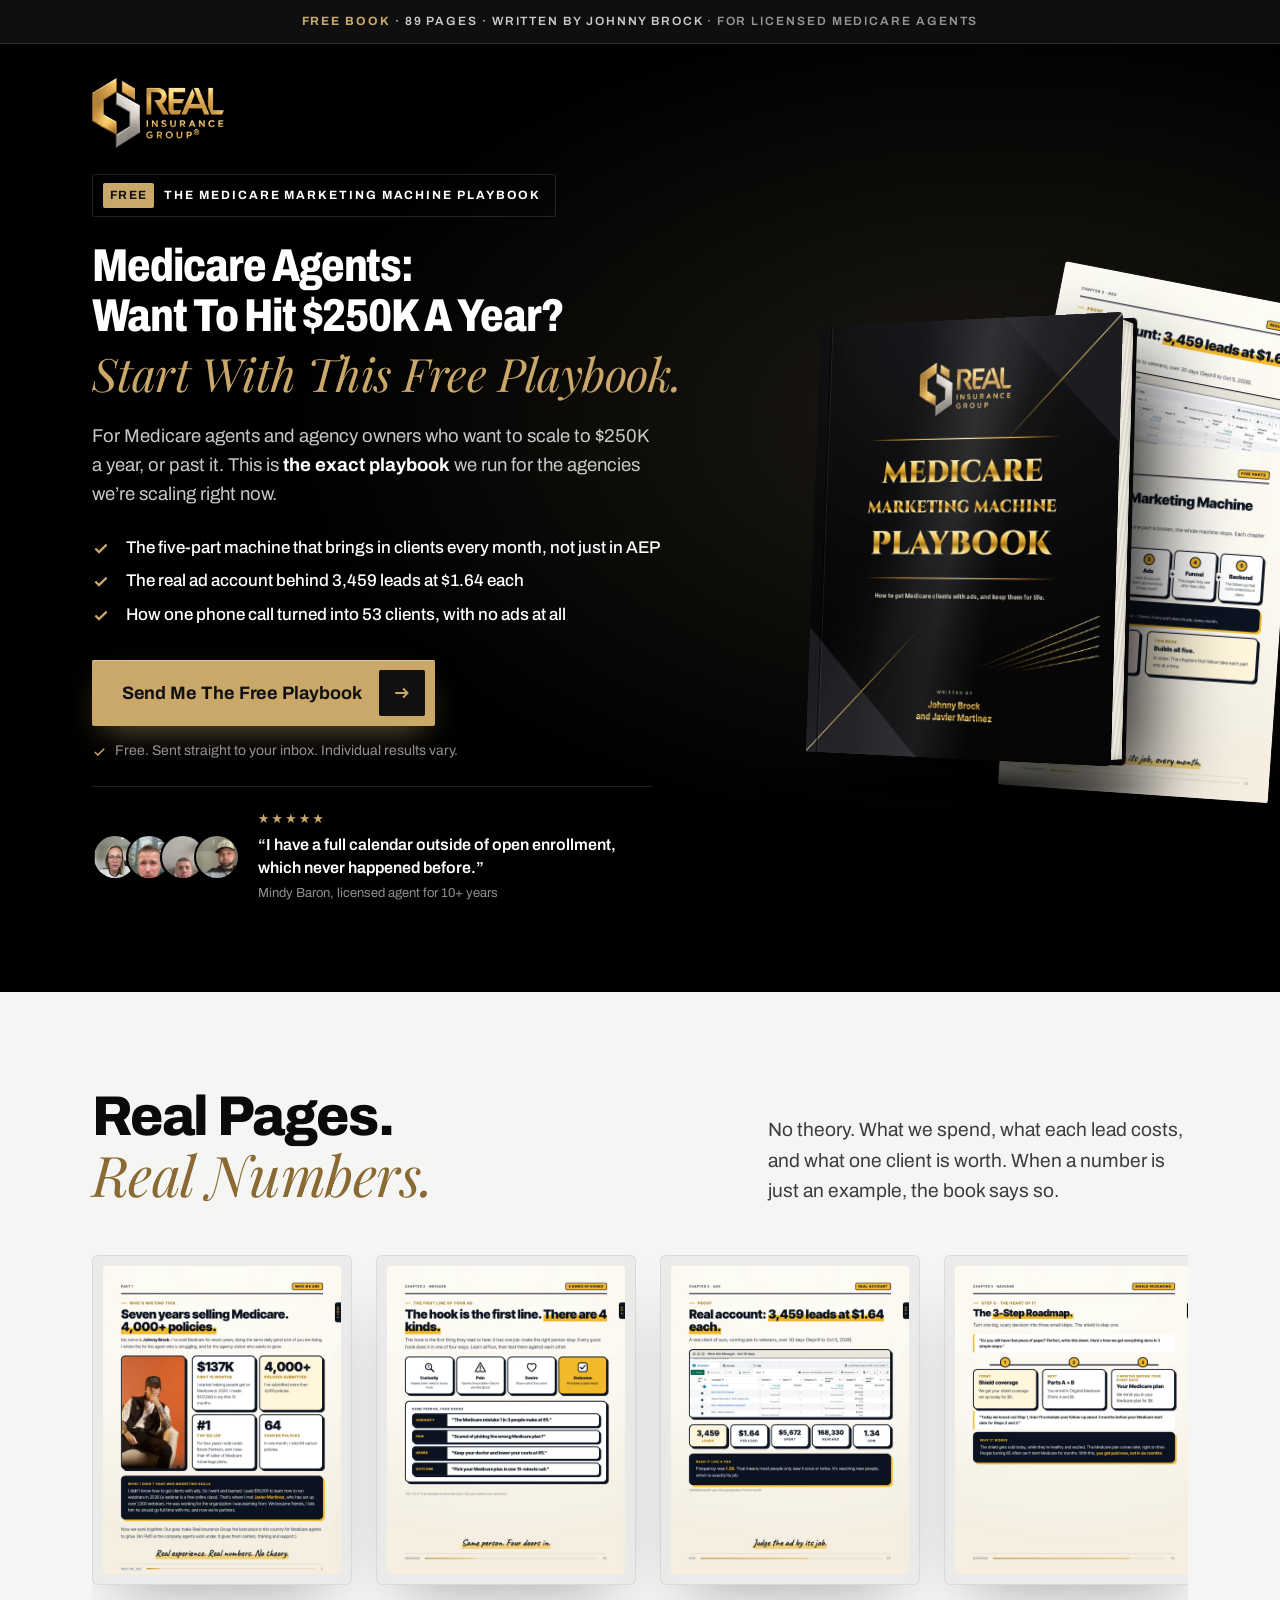
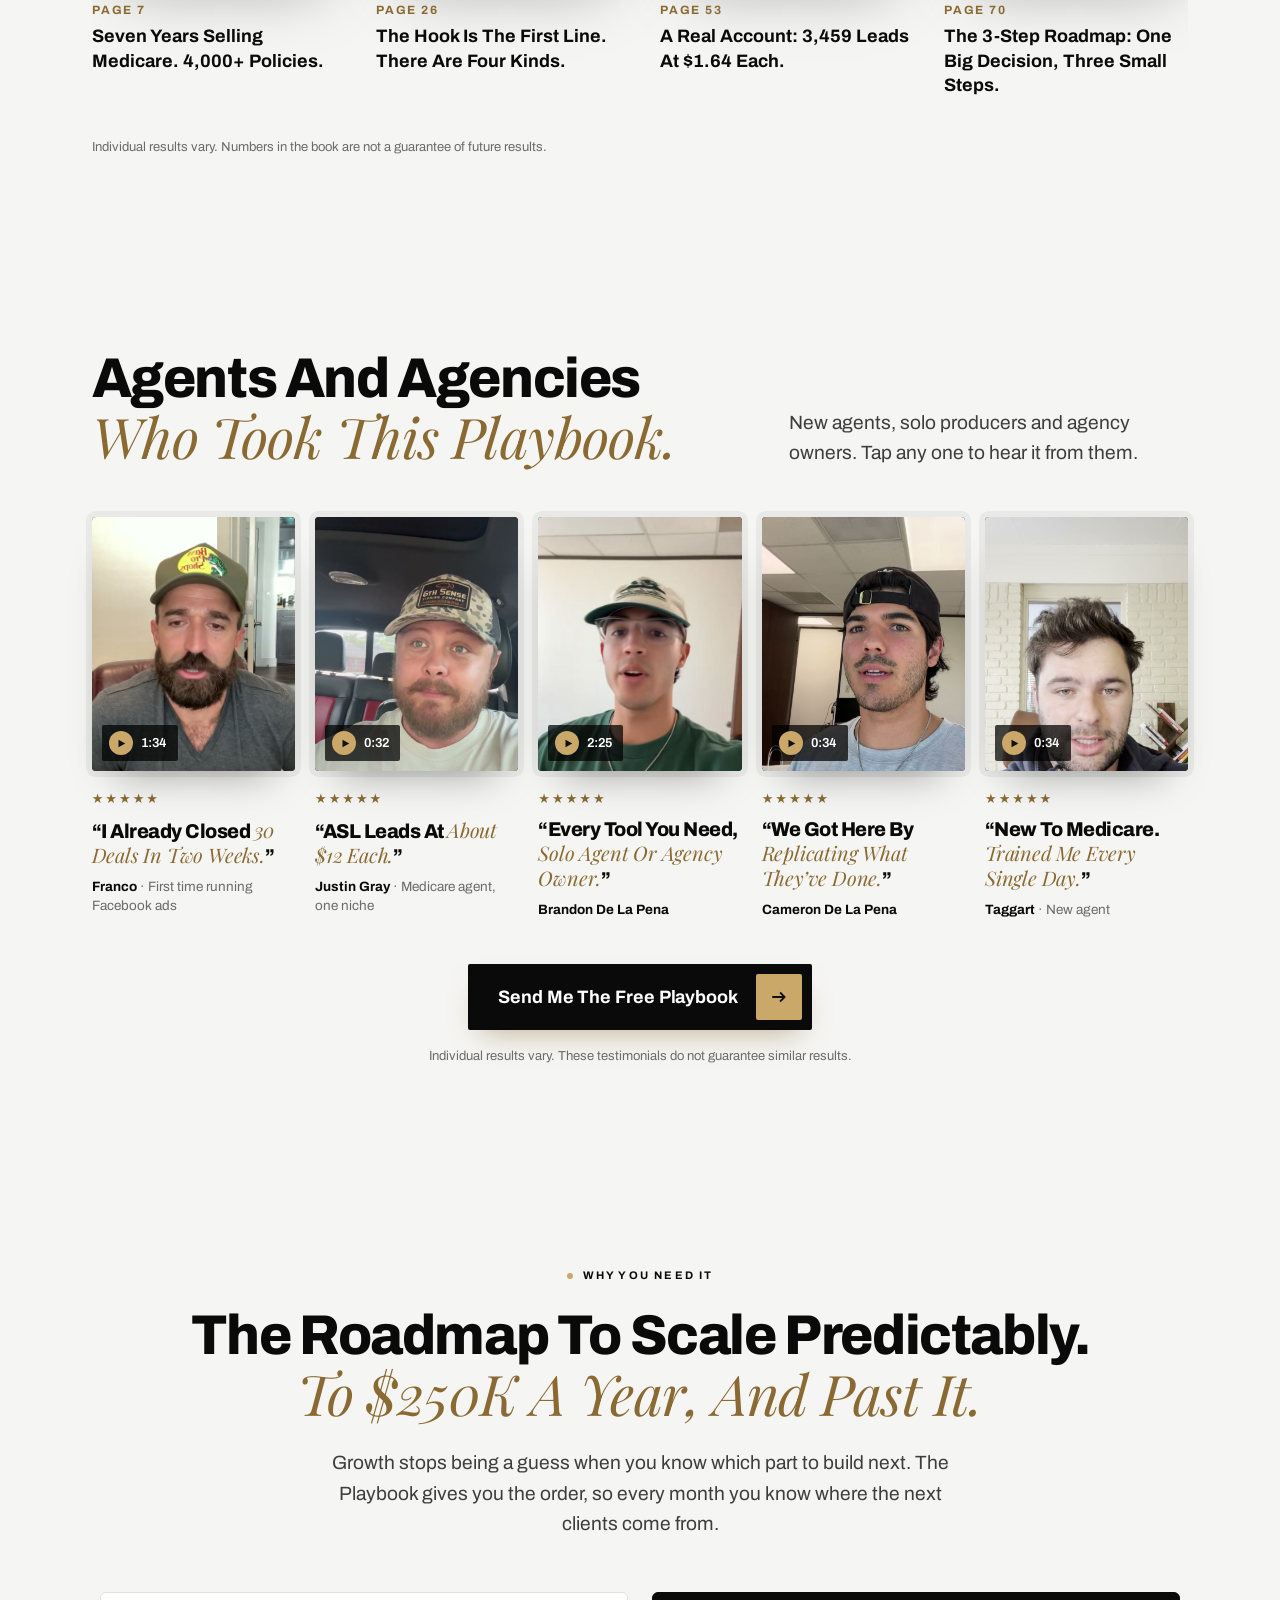
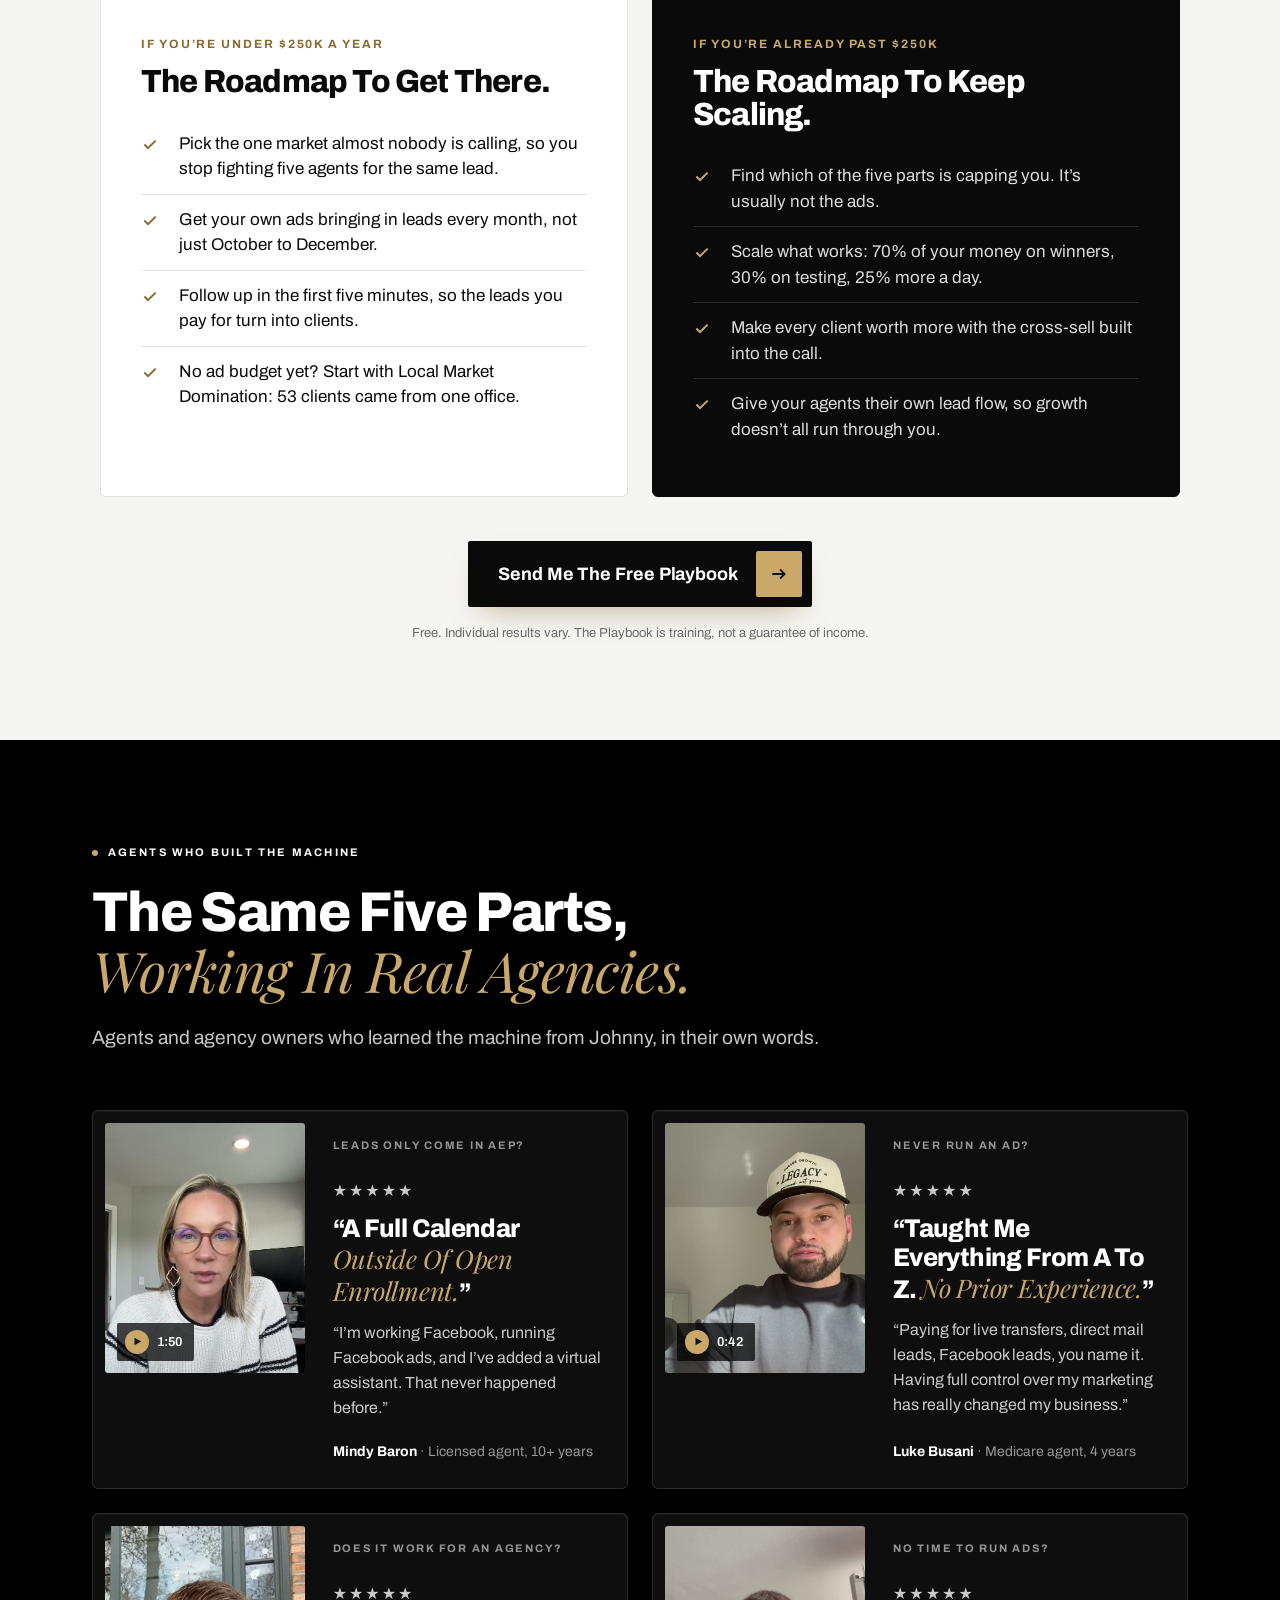
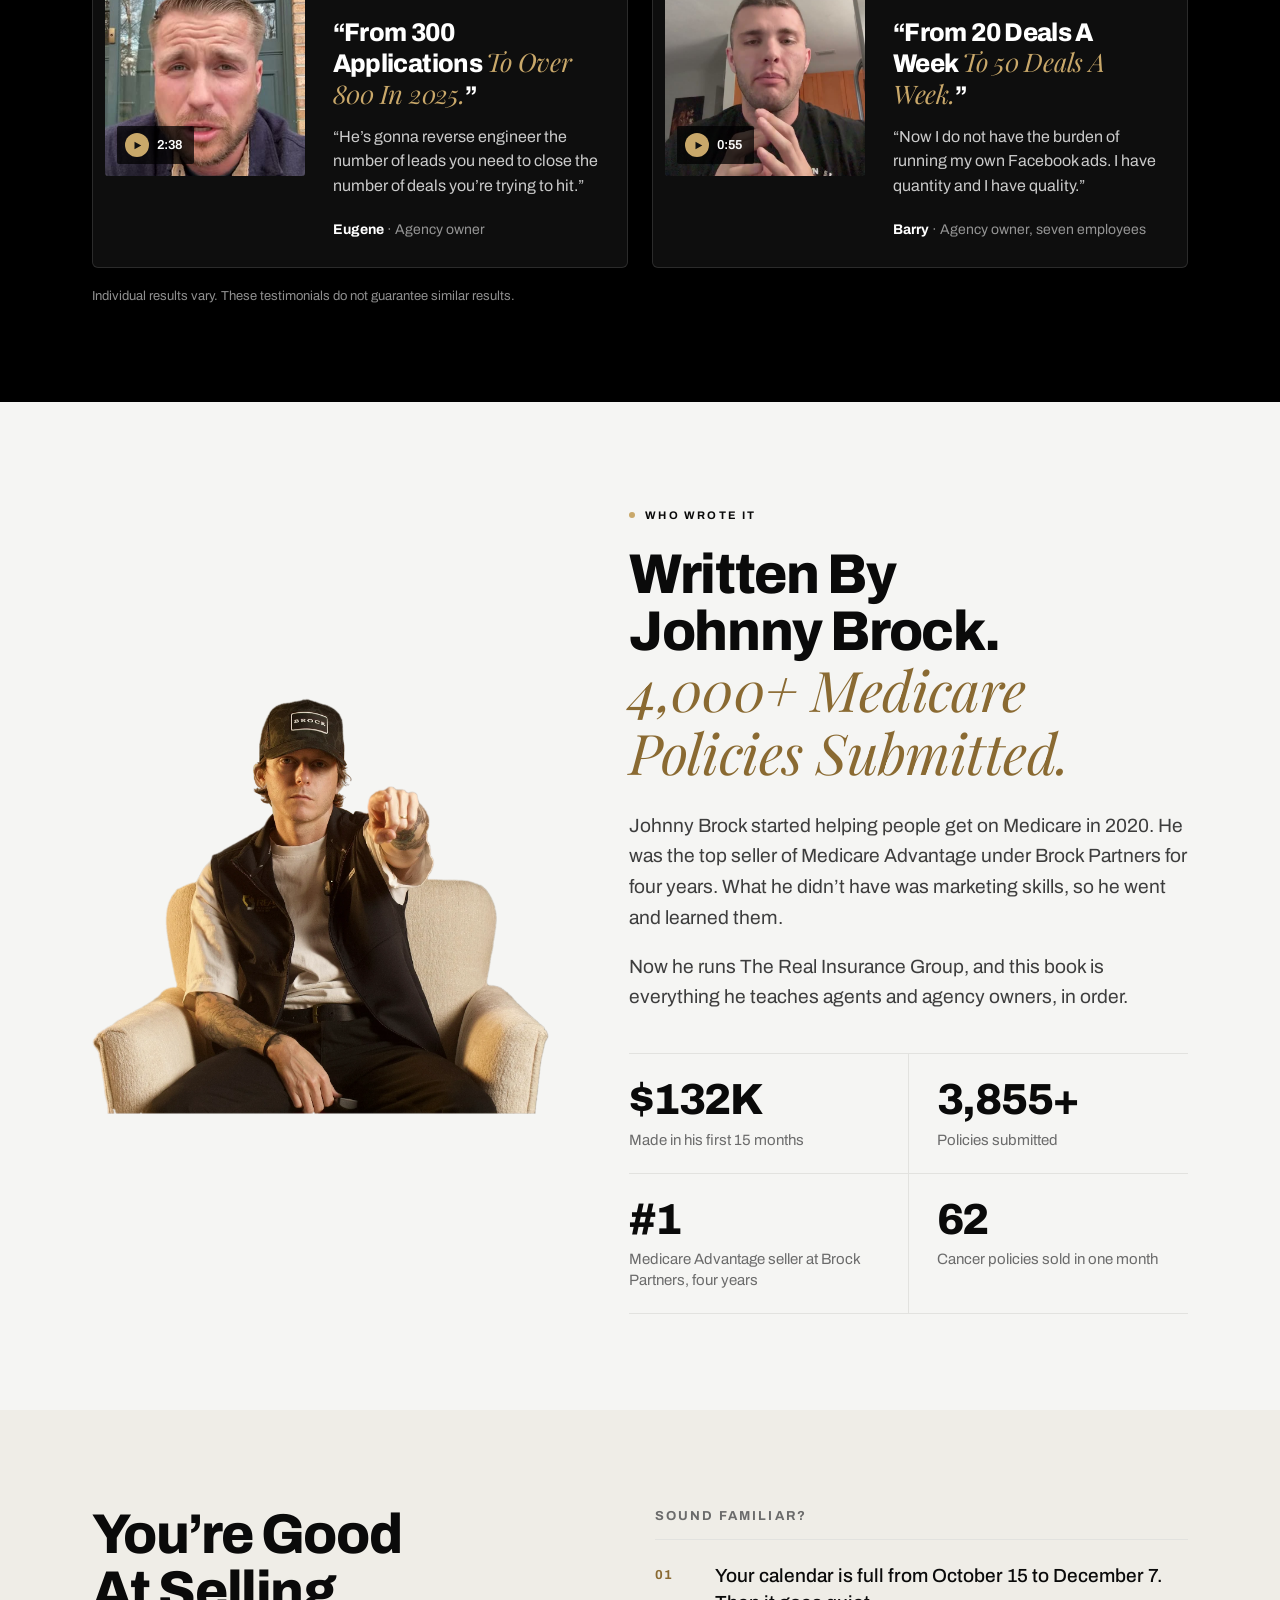
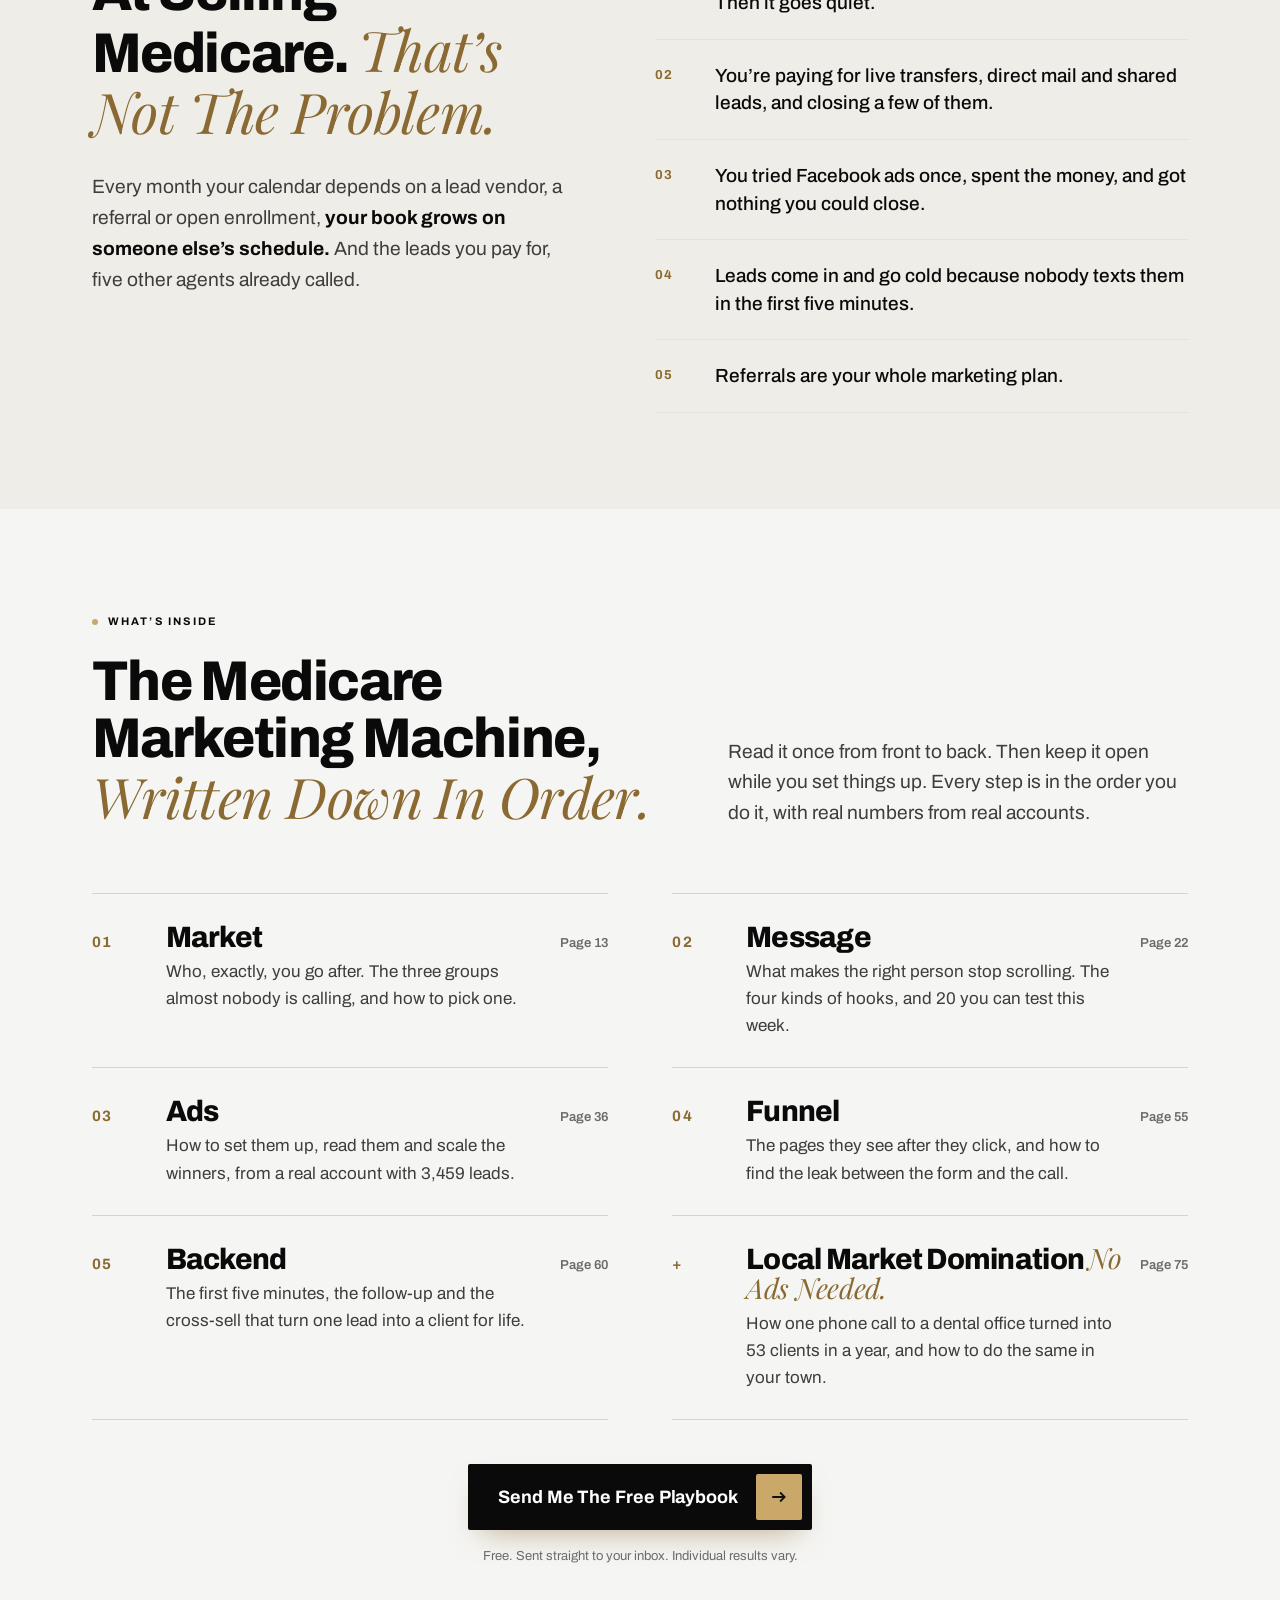
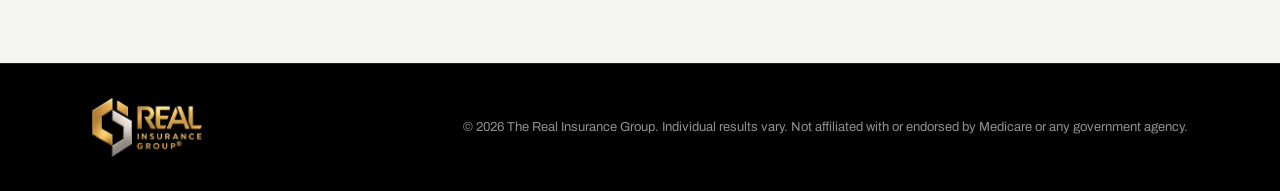
==== commit aa55b33f: "v5 opt-in: reframe and close removed, Johnny under testimonials, hero sub + benefit lines Co-Authore" ====
--- a/index.html
+++ b/index.html
@@ -70,11 +70,9 @@
 .hero h1 .e{display:block;font-size:1em;line-height:1.08;margin-top:6px;color:var(--gold);text-wrap:balance}
 .hero .sub{margin:20px 0 22px;max-width:560px;font-size:clamp(18px,1.45vw,21px);line-height:1.55;color:var(--on-d)}
 .hero .sub b{color:var(--white);font-weight:700}
-.why{list-style:none;display:grid;grid-template-columns:repeat(3,minmax(0,1fr));max-width:600px;margin:0 0 30px;border-top:1px solid var(--line-d);border-bottom:1px solid var(--line-d)}
-.why li{padding:16px 18px 16px 0}
-.why li+li{padding-left:18px;border-left:1px solid var(--line-d)}
-.why b{display:block;font-size:clamp(26px,2.4vw,34px);font-weight:800;font-stretch:80%;line-height:1;color:var(--gold);letter-spacing:-.01em;font-variant-numeric:tabular-nums}
-.why span{display:block;margin-top:7px;font-size:13.5px;line-height:1.35;color:var(--on-d)}
+.why{list-style:none;max-width:600px;margin:0 0 28px}
+.why li{display:grid;grid-template-columns:22px 1fr;gap:12px;align-items:start;padding:5px 0;font-size:17px;line-height:1.4;color:var(--white);font-weight:500}
+.why li svg{width:18px;height:18px;margin-top:3px;color:var(--gold)}
 .proof{display:flex;align-items:center;gap:18px;margin-top:24px;padding-top:22px;border-top:1px solid var(--line-d);max-width:560px}
 .faces{display:flex;flex:none}
 .faces img{width:46px;height:46px;border-radius:50%;object-fit:cover;object-position:50% 22%;border:2px solid var(--black);margin-left:-12px;background:#222}
@@ -135,7 +133,8 @@
 .eq .res{background:var(--gold);color:#111;border-color:var(--gold)}
 
 /* ---------- MECHANISM ---------- */
-.mech{background:var(--ivory)}
+.mech{background:var(--paper)}
+.prob{background:var(--ivory)}
 .m-top{display:grid;grid-template-columns:minmax(0,1fr) minmax(0,.8fr);gap:60px;align-items:end;margin-bottom:64px}
 .m-grid{display:block}
 .parts{list-style:none;display:grid;grid-template-columns:repeat(2,minmax(0,1fr));column-gap:64px}
@@ -314,10 +313,8 @@
   .h-grid{grid-template-columns:1fr;gap:10px;text-align:center}
   .tag{margin-bottom:18px;font-size:10.5px;letter-spacing:.12em}
   .hero .sub{margin:16px auto 18px}
-  .why{margin:0 auto 22px;text-align:left}
-  .why li{padding:12px 10px 12px 0}
-  .why li+li{padding-left:10px}
-  .why span{font-size:12px}
+  .why{margin:0 auto 22px;text-align:left;max-width:340px}
+  .why li{font-size:15.5px;padding:4px 0}
   .hero .cta{display:flex;flex-direction:column;align-items:center}
   .micro{justify-content:center;text-align:left}
   .hero .micro{font-size:13px}
@@ -385,11 +382,11 @@
       <div>
         <p class="tag"><em>Free</em>The Medicare Marketing Machine Playbook</p>
         <h1><span class="ln"><span class="call">Medicare Agents:</span></span><span class="ln"><span class="call">Want To Hit $250K A&nbsp;Year?</span></span><span class="ln"><span class="e">Start With This Free Playbook.</span></span></h1>
-        <p class="sub">Johnny Brock&rsquo;s 89-page <b>Medicare Marketing Machine</b>: the five parts, in order, that bring you clients from ads every month, not just in AEP.</p>
+        <p class="sub">For Medicare agents and agency owners who want to scale to $250K a year, or past it. This is <b>the exact playbook</b> we run for the agencies we&rsquo;re scaling right now.</p>
         <ul class="why">
-          <li><b>5</b><span>Parts that turn an ad into a client for life</span></li>
-          <li><b>$1.64</b><span>Per lead in a real account, shown on page 53</span></li>
-          <li><b>53</b><span>Clients from one phone call, no ads, page 75</span></li>
+          <li><svg viewBox="0 0 16 16" fill="none" stroke="currentColor" stroke-width="2"><path d="M3 8.5l3.2 3.2L13 5"/></svg><span>The five-part machine that brings in clients every month, not just in AEP</span></li>
+          <li><svg viewBox="0 0 16 16" fill="none" stroke="currentColor" stroke-width="2"><path d="M3 8.5l3.2 3.2L13 5"/></svg><span>The real ad account behind 3,459 leads at $1.64 each</span></li>
+          <li><svg viewBox="0 0 16 16" fill="none" stroke="currentColor" stroke-width="2"><path d="M3 8.5l3.2 3.2L13 5"/></svg><span>How one phone call turned into 53 clients, with no ads at all</span></li>
         </ul>
         <div class="cta">
           <a class="btn" href="#optin" data-optin>Send Me The Free Playbook<i><svg viewBox="0 0 16 16" fill="none" stroke="currentColor" stroke-width="1.6"><path d="M2 8h11M9 4l4 4-4 4"/></svg></i></a>
@@ -524,54 +521,6 @@
   </div>
 </section>
 
-<section class="sec prob paper">
-  <div class="wrap p-grid">
-    <div class="rv">
-      <h2>You&rsquo;re Good At Selling Medicare. <span class="e">That&rsquo;s Not The Problem.</span></h2>
-      <p class="lead agit">Every month your calendar depends on a lead vendor, a referral or open enrollment, <b>your book grows on someone else&rsquo;s schedule.</b> And the leads you pay for, five other agents already called.</p>
-    </div>
-    <div class="rv">
-      <p class="symp-h">Sound familiar?</p>
-      <ul class="symp">
-        <li><span>01</span>Your calendar is full from October 15 to December 7. Then it goes quiet.</li>
-        <li><span>02</span>You&rsquo;re paying for live transfers, direct mail and shared leads, and closing a few of them.</li>
-        <li><span>03</span>You tried Facebook ads once, spent the money, and got nothing you could close.</li>
-        <li><span>04</span>Leads come in and go cold because nobody texts them in the first five minutes.</li>
-        <li><span>05</span>Referrals are your whole marketing plan.</li>
-      </ul>
-    </div>
-  </div>
-</section>
-
-<section class="reframe dark">
-  <div class="wrap rv">
-    <h2>You Don&rsquo;t Have A Lead Problem. <span class="e">You Have A Machine Problem.</span></h2>
-    <p>Most agents only fix one part, usually the ads. Then they wonder why it doesn&rsquo;t work. This book builds all five, in order.</p>
-    <div class="eq" aria-label="Market plus Message plus Ads plus Funnel plus Backend equals Clients">
-      <span><small>01</small>Market</span><i>+</i><span><small>02</small>Message</span><i>+</i><span><small>03</small>Ads</span><i>+</i><span><small>04</small>Funnel</span><i>+</i><span><small>05</small>Backend</span><i>=</i><span class="res"><small style="color:#111">Every Month</small>Clients</span>
-    </div>
-  </div>
-</section>
-
-<section class="sec mech">
-  <div class="wrap">
-    <div class="m-top rv">
-      <div><p class="label">What&rsquo;s Inside</p><h2>The Medicare Marketing Machine, <span class="e">Written Down In Order.</span></h2></div>
-      <p class="lead">Read it once from front to back. Then keep it open while you set things up. Every step is in the order you do it, with real numbers from real accounts.</p>
-    </div>
-    <div class="m-grid">
-      <ol class="parts">
-        <li class="rv"><span class="n">01</span><div><h3>Market</h3><p>Who, exactly, you go after. The three groups almost nobody is calling, and how to pick one.</p></div><span class="pg">Page 13</span></li>
-        <li class="rv"><span class="n">02</span><div><h3>Message</h3><p>What makes the right person stop scrolling. The four kinds of hooks, and 20 you can test this week.</p></div><span class="pg">Page 22</span></li>
-        <li class="rv"><span class="n">03</span><div><h3>Ads</h3><p>How to set them up, read them and scale the winners, from a real account with 3,459 leads.</p></div><span class="pg">Page 36</span></li>
-        <li class="rv"><span class="n">04</span><div><h3>Funnel</h3><p>The pages they see after they click, and how to find the leak between the form and the call.</p></div><span class="pg">Page 55</span></li>
-        <li class="rv"><span class="n">05</span><div><h3>Backend</h3><p>The first five minutes, the follow-up and the cross-sell that turn one lead into a client for life.</p></div><span class="pg">Page 60</span></li>
-        <li class="rv bonus"><span class="n">+</span><div><h3>Local Market Domination <span class="e">No Ads Needed.</span></h3><p>How one phone call to a dental office turned into 53 clients in a year, and how to do the same in your town.</p></div><span class="pg">Page 75</span></li>
-      </ol>
-    </div>
-  </div>
-</section>
-
 <section class="sec auth paper">
   <div class="wrap a-grid">
     <div class="a-photos rv">
@@ -592,13 +541,42 @@
   </div>
 </section>
 
-<section class="close dark">
-  <div class="wrap rv">
-    <div class="mini" aria-hidden="true"><div class="book"><div class="back"></div><div class="pages"></div><div class="cover"><img src="assets/playbook-cover.webp" alt="" loading="lazy"></div></div></div>
-    <h2>Get The Roadmap To $250K A Year. <span class="e">And Past It.</span></h2>
-    <p class="lead">89 pages. Five parts. Every step in the order you do it. Free.</p>
-    <a class="btn" href="#optin" data-optin>Send Me The Free Playbook<i><svg viewBox="0 0 16 16" fill="none" stroke="currentColor" stroke-width="1.6"><path d="M2 8h11M9 4l4 4-4 4"/></svg></i></a>
-    <p class="micro"><svg viewBox="0 0 16 16" fill="none" stroke="currentColor" stroke-width="1.6"><path d="M3 8.5l3.2 3.2L13 5"/></svg>Free. Sent straight to your inbox. Individual results vary.</p>
+<section class="sec prob ivory">
+  <div class="wrap p-grid">
+    <div class="rv">
+      <h2>You&rsquo;re Good At Selling Medicare. <span class="e">That&rsquo;s Not The Problem.</span></h2>
+      <p class="lead agit">Every month your calendar depends on a lead vendor, a referral or open enrollment, <b>your book grows on someone else&rsquo;s schedule.</b> And the leads you pay for, five other agents already called.</p>
+    </div>
+    <div class="rv">
+      <p class="symp-h">Sound familiar?</p>
+      <ul class="symp">
+        <li><span>01</span>Your calendar is full from October 15 to December 7. Then it goes quiet.</li>
+        <li><span>02</span>You&rsquo;re paying for live transfers, direct mail and shared leads, and closing a few of them.</li>
+        <li><span>03</span>You tried Facebook ads once, spent the money, and got nothing you could close.</li>
+        <li><span>04</span>Leads come in and go cold because nobody texts them in the first five minutes.</li>
+        <li><span>05</span>Referrals are your whole marketing plan.</li>
+      </ul>
+    </div>
+  </div>
+</section>
+
+<section class="sec mech paper">
+  <div class="wrap">
+    <div class="m-top rv">
+      <div><p class="label">What&rsquo;s Inside</p><h2>The Medicare Marketing Machine, <span class="e">Written Down In Order.</span></h2></div>
+      <p class="lead">Read it once from front to back. Then keep it open while you set things up. Every step is in the order you do it, with real numbers from real accounts.</p>
+    </div>
+    <div class="m-grid">
+      <ol class="parts">
+        <li class="rv"><span class="n">01</span><div><h3>Market</h3><p>Who, exactly, you go after. The three groups almost nobody is calling, and how to pick one.</p></div><span class="pg">Page 13</span></li>
+        <li class="rv"><span class="n">02</span><div><h3>Message</h3><p>What makes the right person stop scrolling. The four kinds of hooks, and 20 you can test this week.</p></div><span class="pg">Page 22</span></li>
+        <li class="rv"><span class="n">03</span><div><h3>Ads</h3><p>How to set them up, read them and scale the winners, from a real account with 3,459 leads.</p></div><span class="pg">Page 36</span></li>
+        <li class="rv"><span class="n">04</span><div><h3>Funnel</h3><p>The pages they see after they click, and how to find the leak between the form and the call.</p></div><span class="pg">Page 55</span></li>
+        <li class="rv"><span class="n">05</span><div><h3>Backend</h3><p>The first five minutes, the follow-up and the cross-sell that turn one lead into a client for life.</p></div><span class="pg">Page 60</span></li>
+        <li class="rv bonus"><span class="n">+</span><div><h3>Local Market Domination <span class="e">No Ads Needed.</span></h3><p>How one phone call to a dental office turned into 53 clients in a year, and how to do the same in your town.</p></div><span class="pg">Page 75</span></li>
+      </ol>
+    </div>
+    <div class="rd-cta rv"><a class="btn" href="#optin" data-optin>Send Me The Free Playbook<i><svg viewBox="0 0 16 16" fill="none" stroke="currentColor" stroke-width="1.6"><path d="M2 8h11M9 4l4 4-4 4"/></svg></i></a><p class="fine">Free. Sent straight to your inbox. Individual results vary.</p></div>
   </div>
 </section>
 
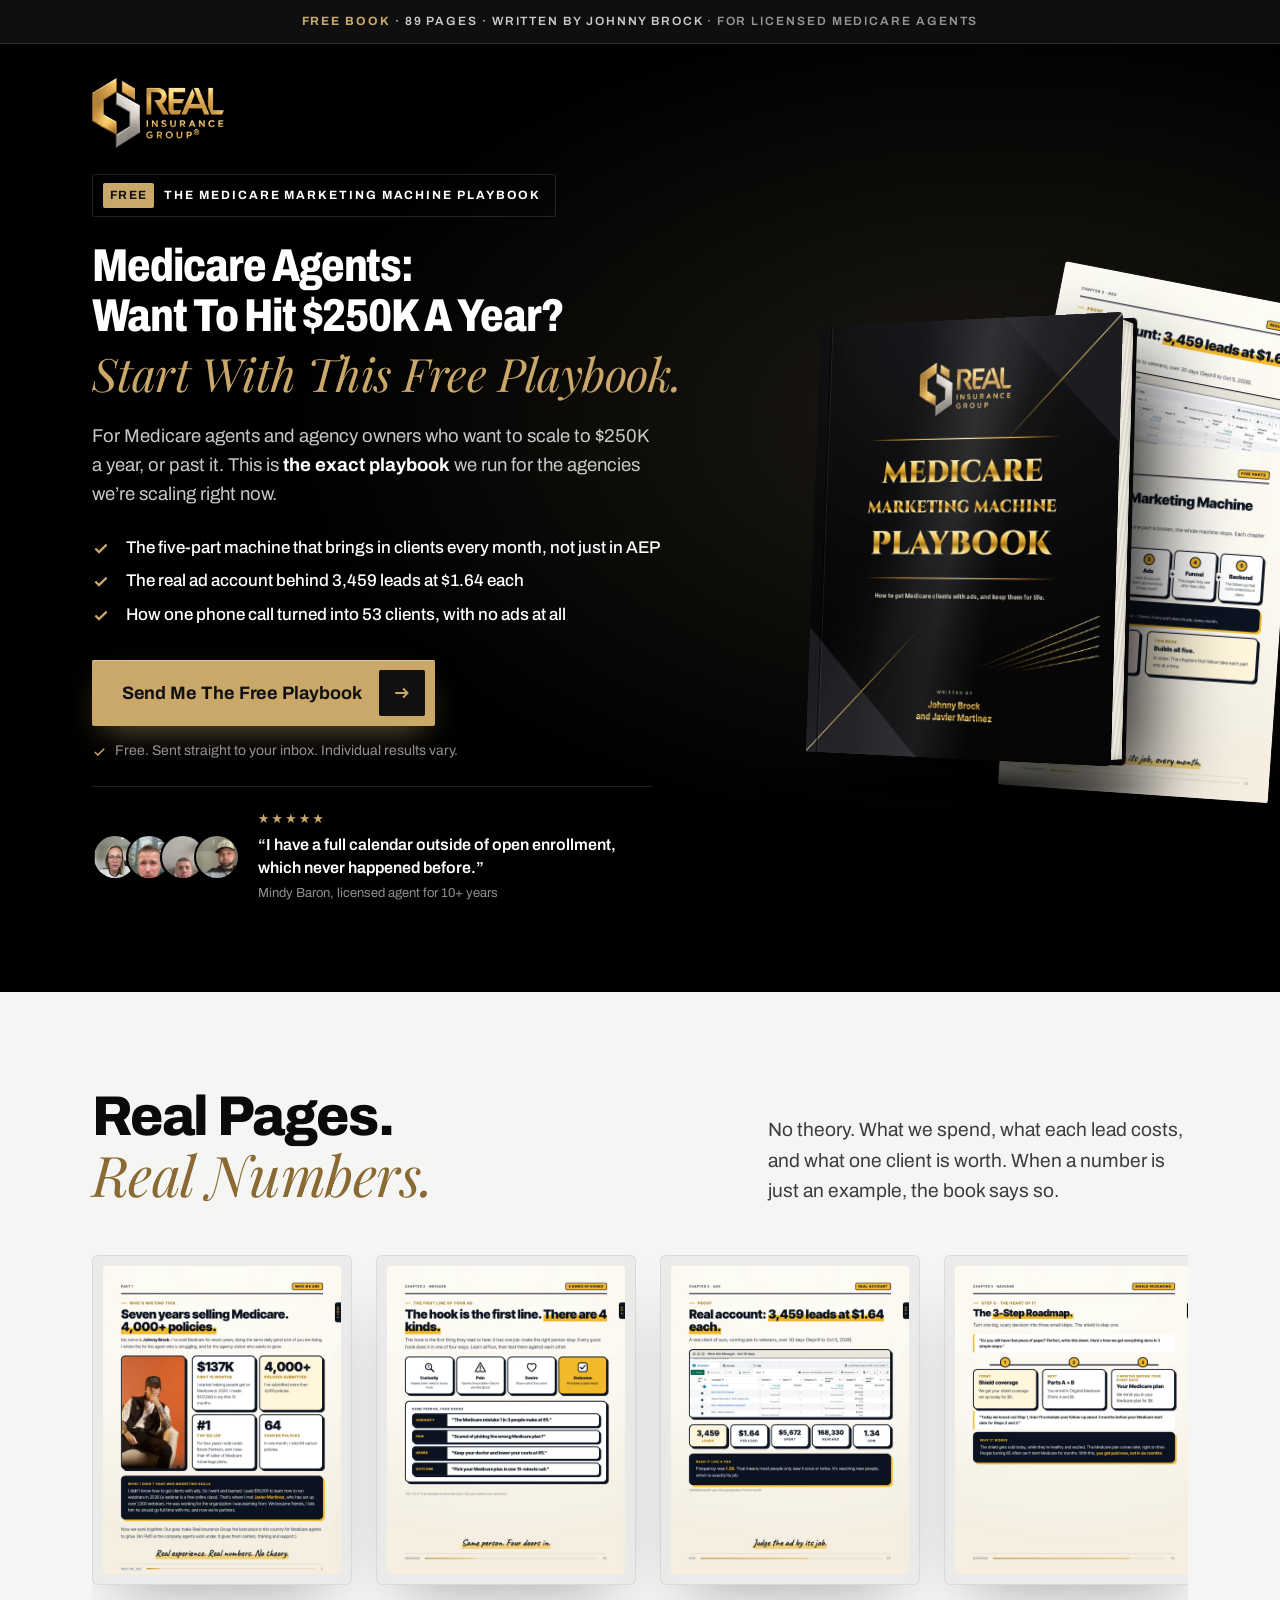
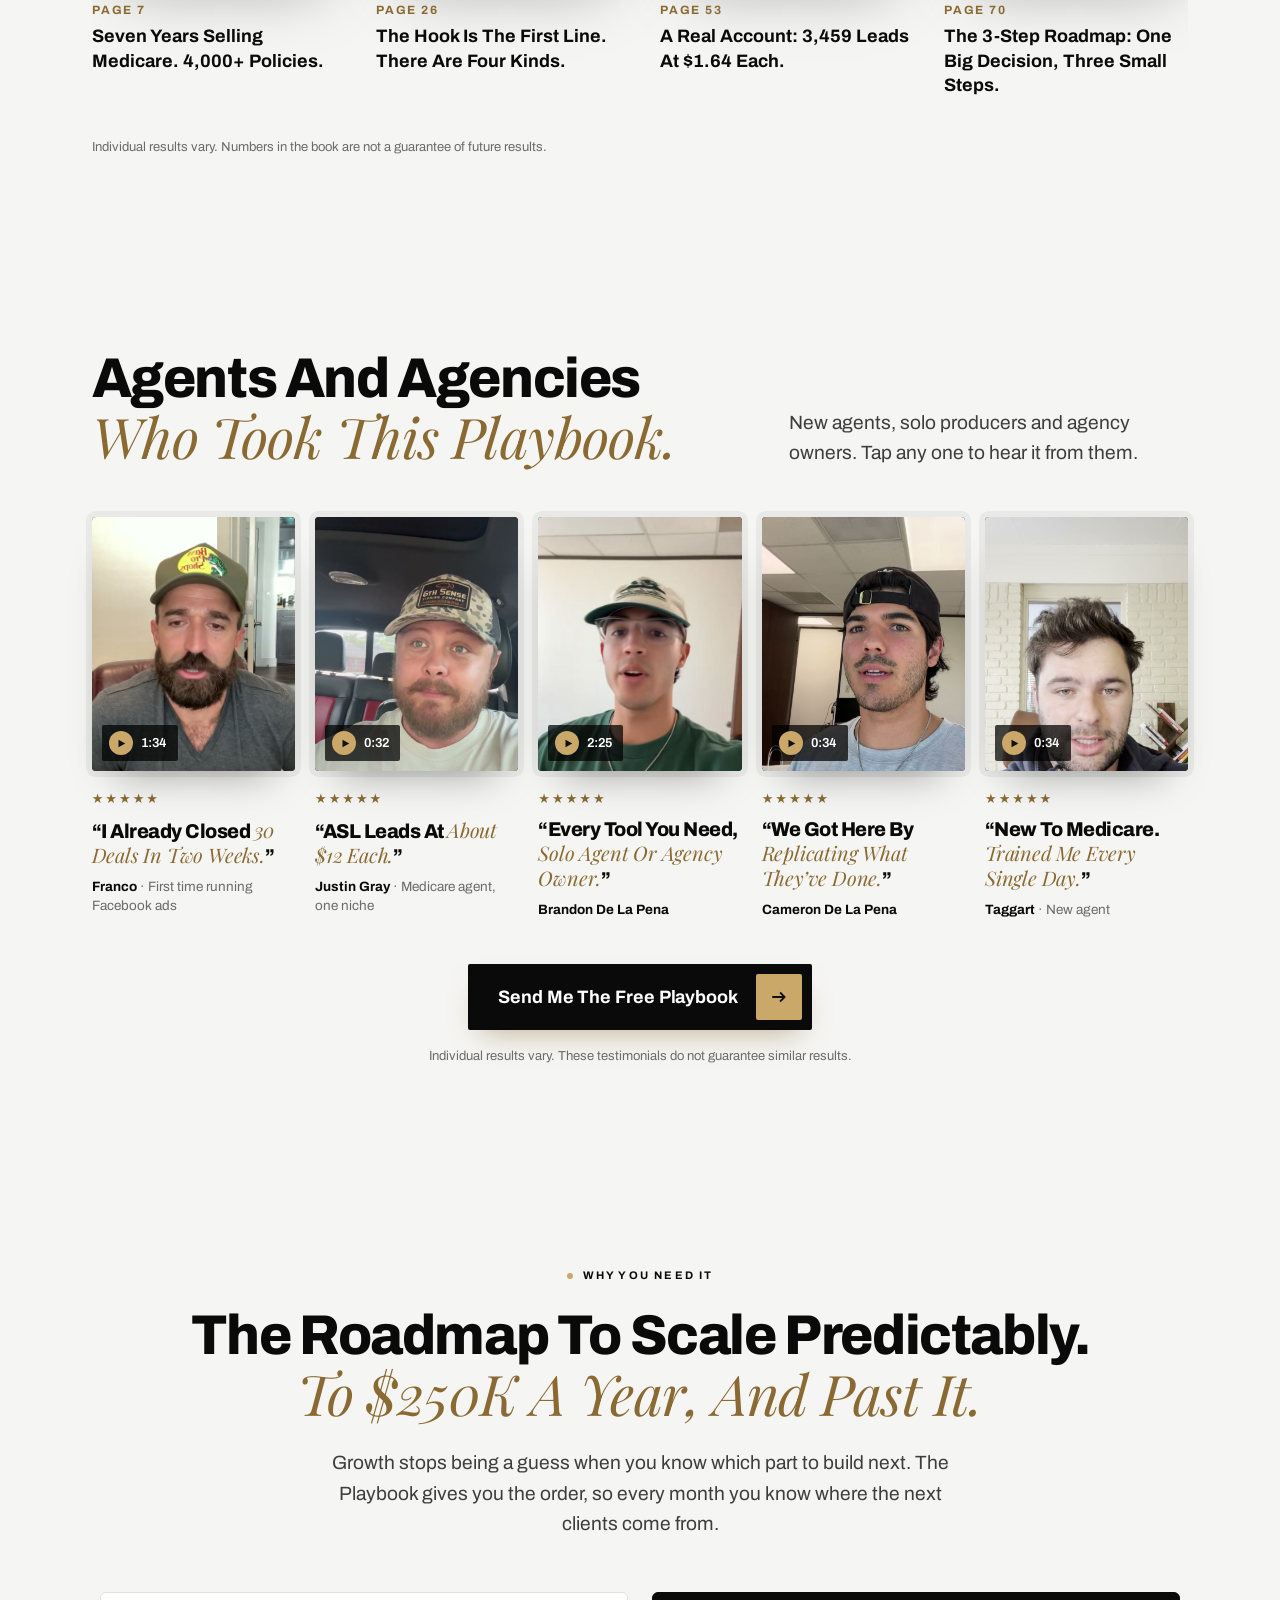
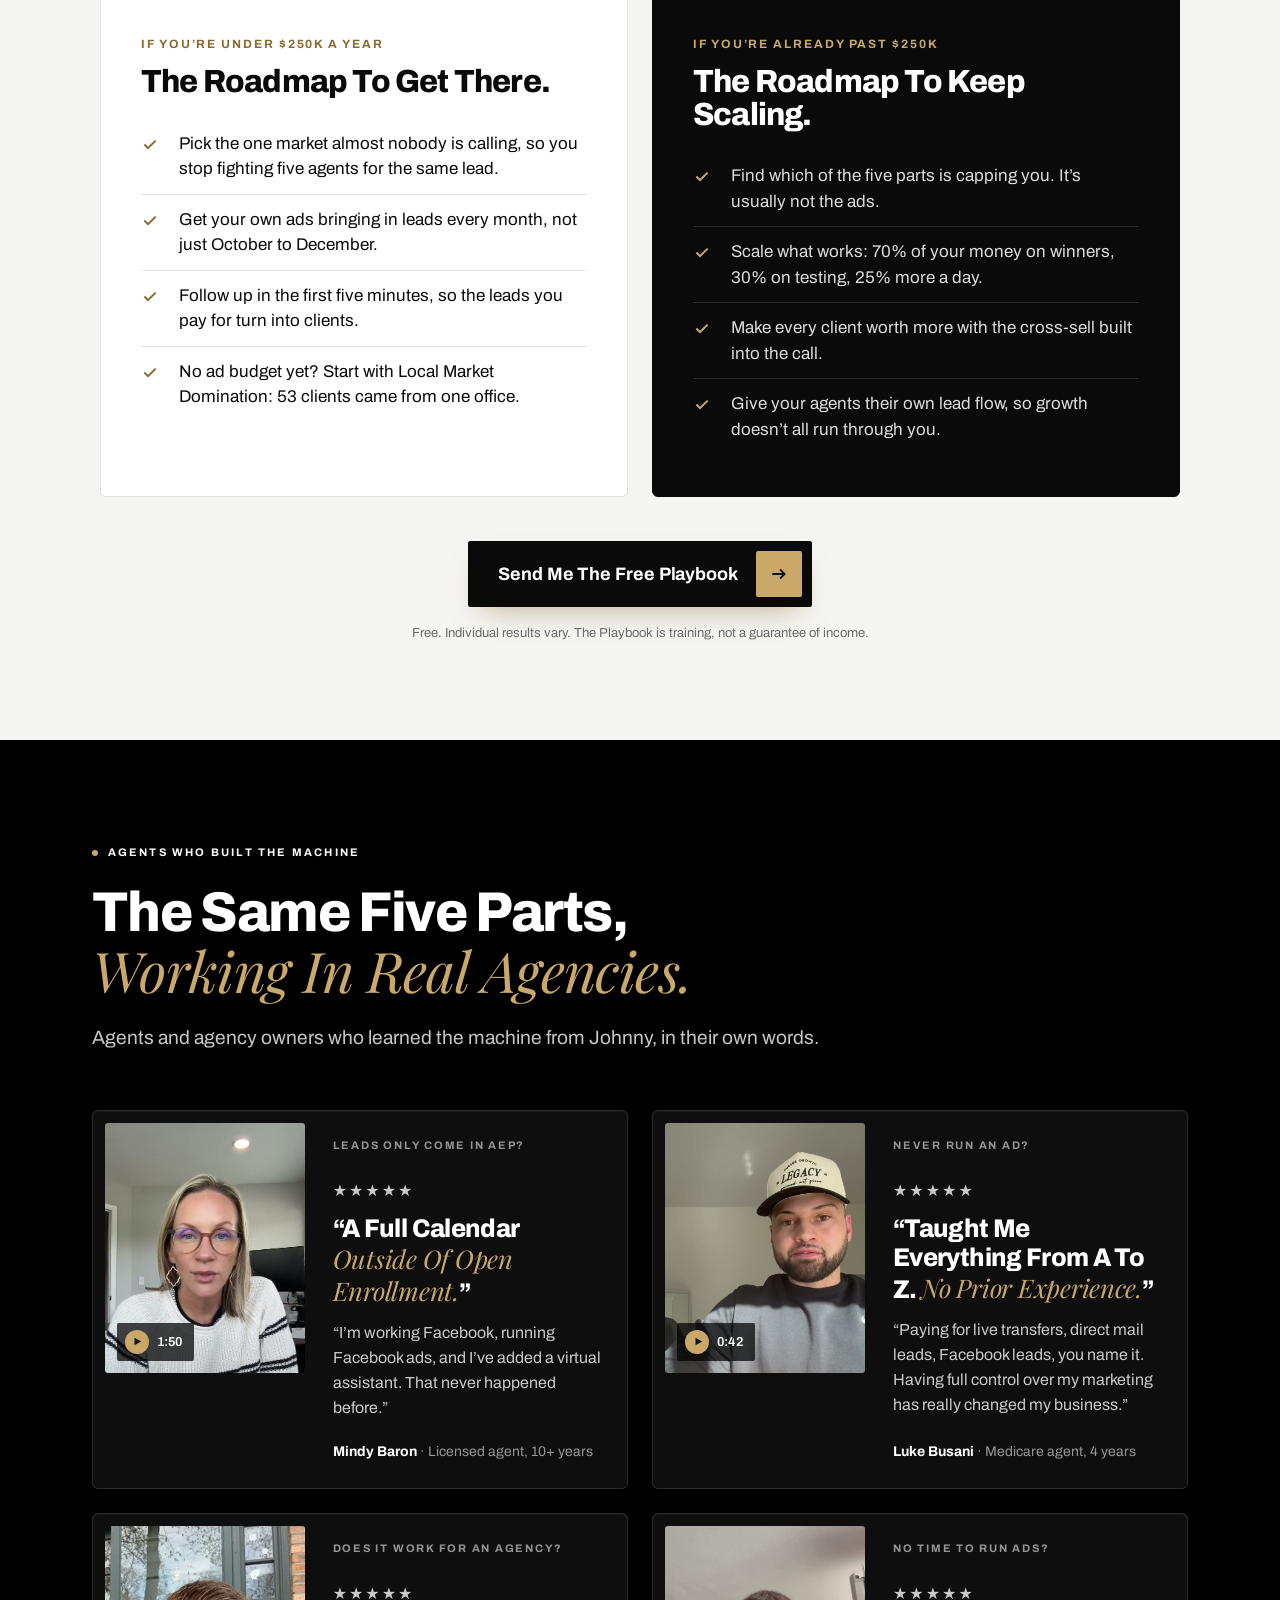
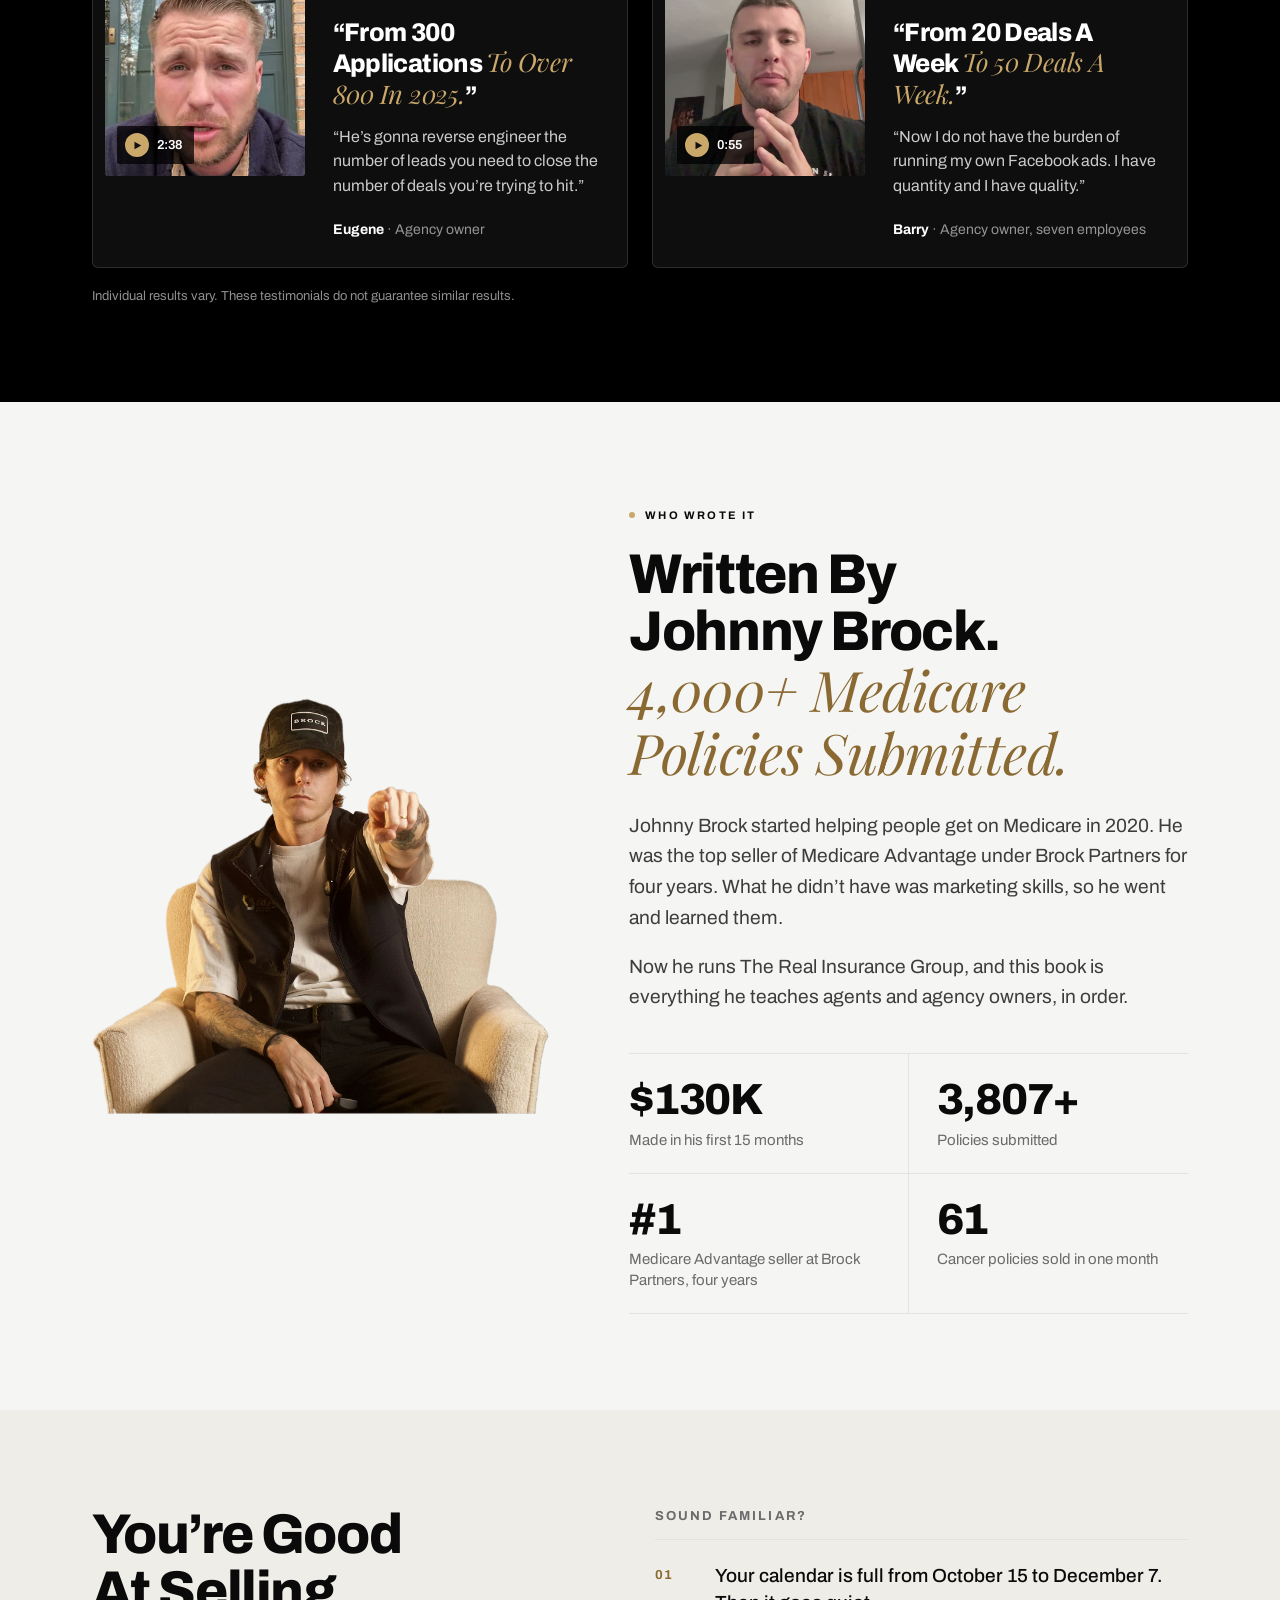
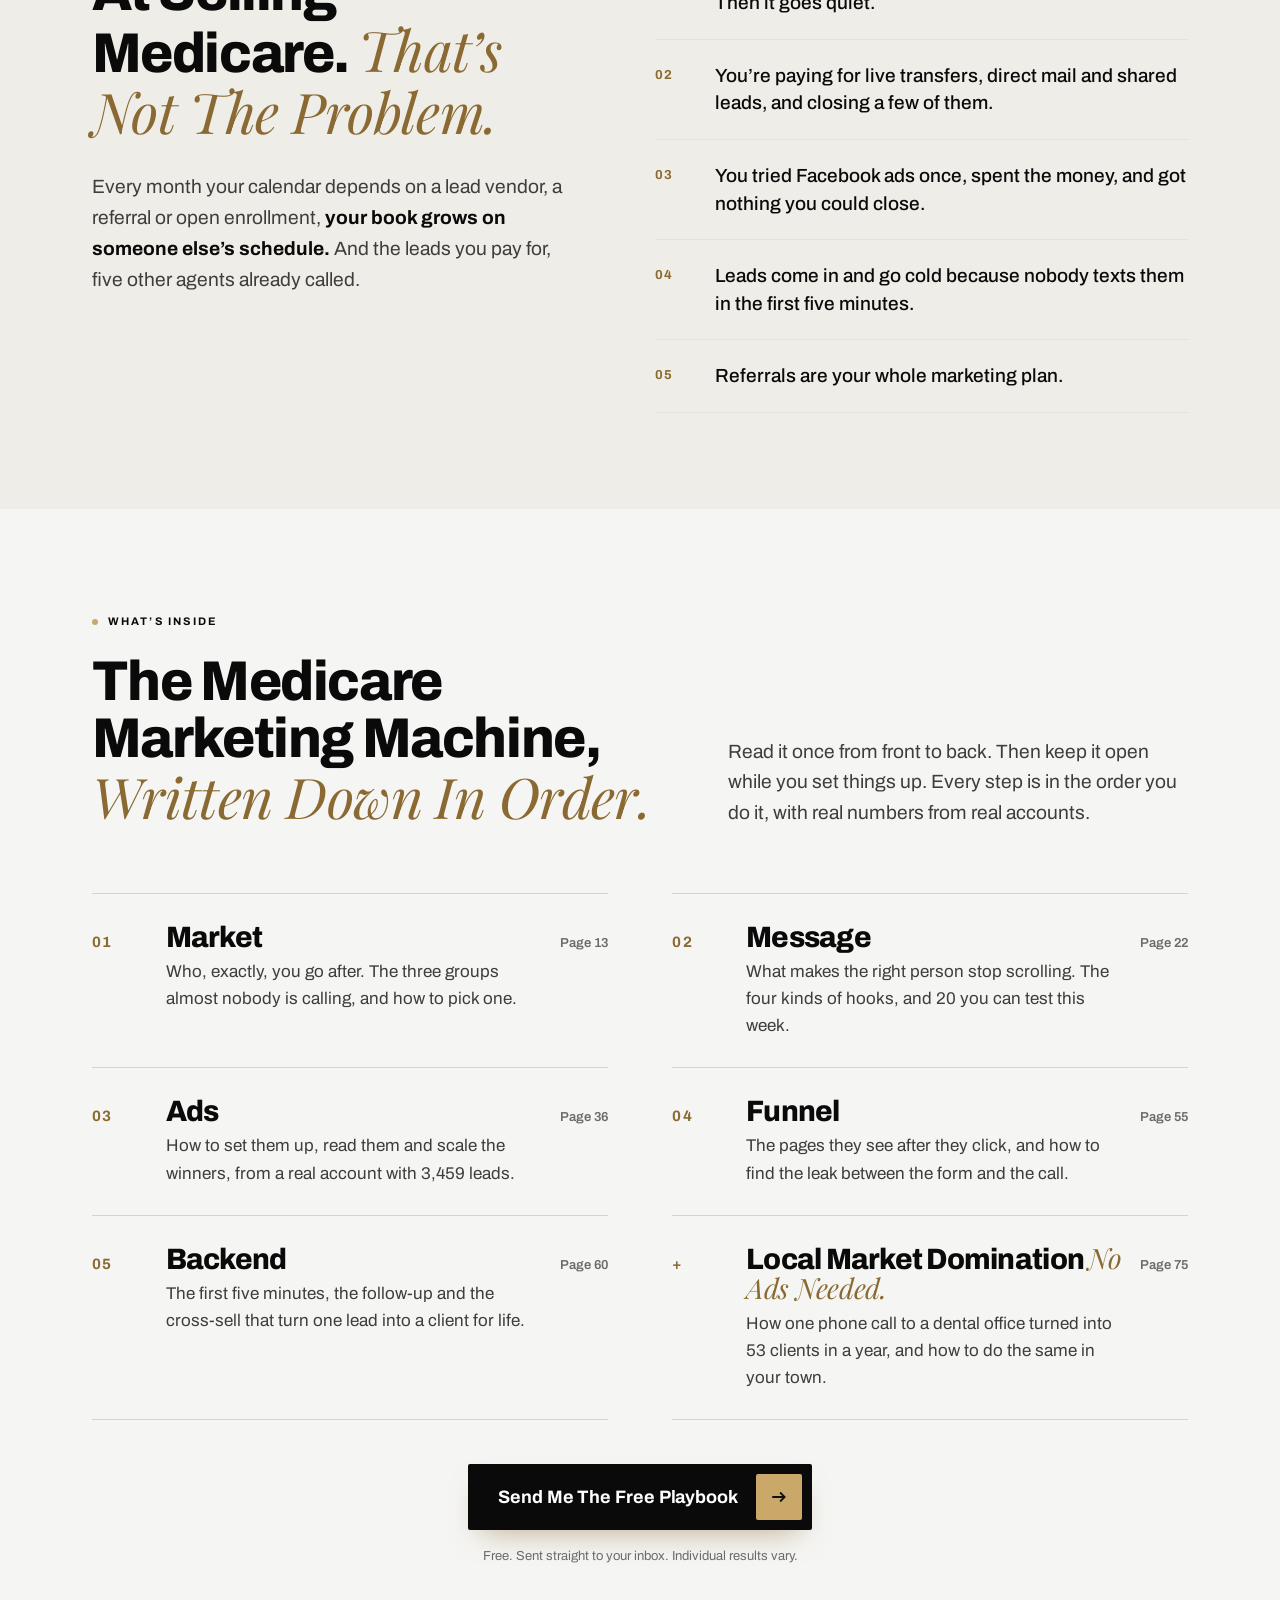
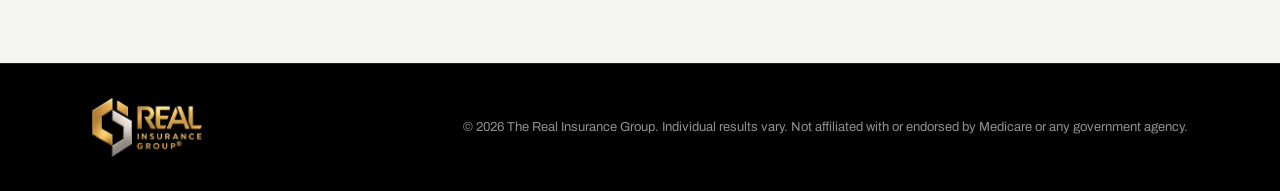
==== commit 12457231: "GHL loaders (one-line embed per page), short-phone hero fit Co-Authored-By: Claude Fable 5.2 <norepl" ====
--- a/index.html
+++ b/index.html
@@ -363,6 +363,13 @@
   .stats div:nth-child(even){padding-left:18px}
   .stats div:nth-child(odd){padding-right:14px}
 }
+@media (max-width:560px) and (max-height:800px){
+  .hero .tag{display:none}
+  .hero .sub{font-size:16px;margin:12px auto 12px}
+  .why{margin-bottom:16px}
+  .why li{font-size:14.5px;padding:2px 0}
+  .hero h1{font-size:clamp(30px,8.4vw,38px)}
+}
 @media (prefers-reduced-motion:reduce){
   *,*::before,*::after{transition:none!important;animation:none!important}
   .rv{opacity:1;transform:none;filter:none}
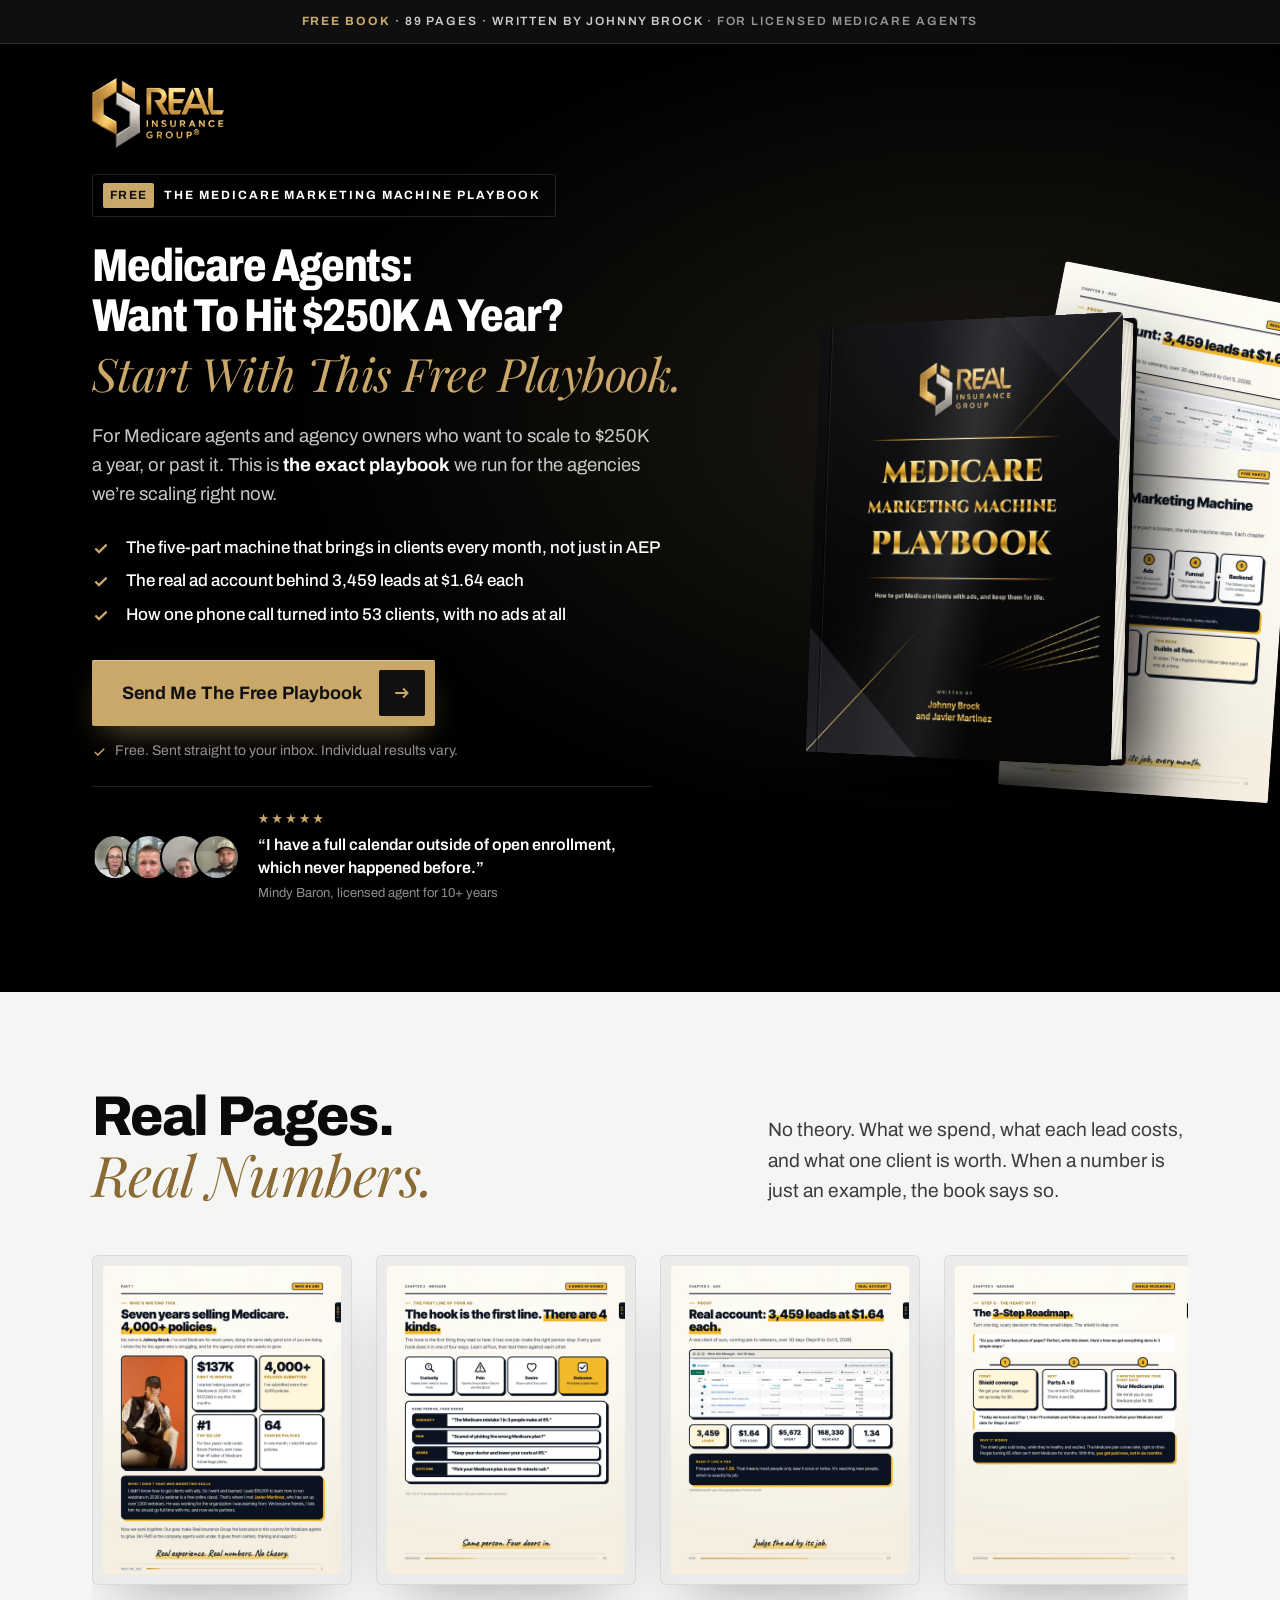
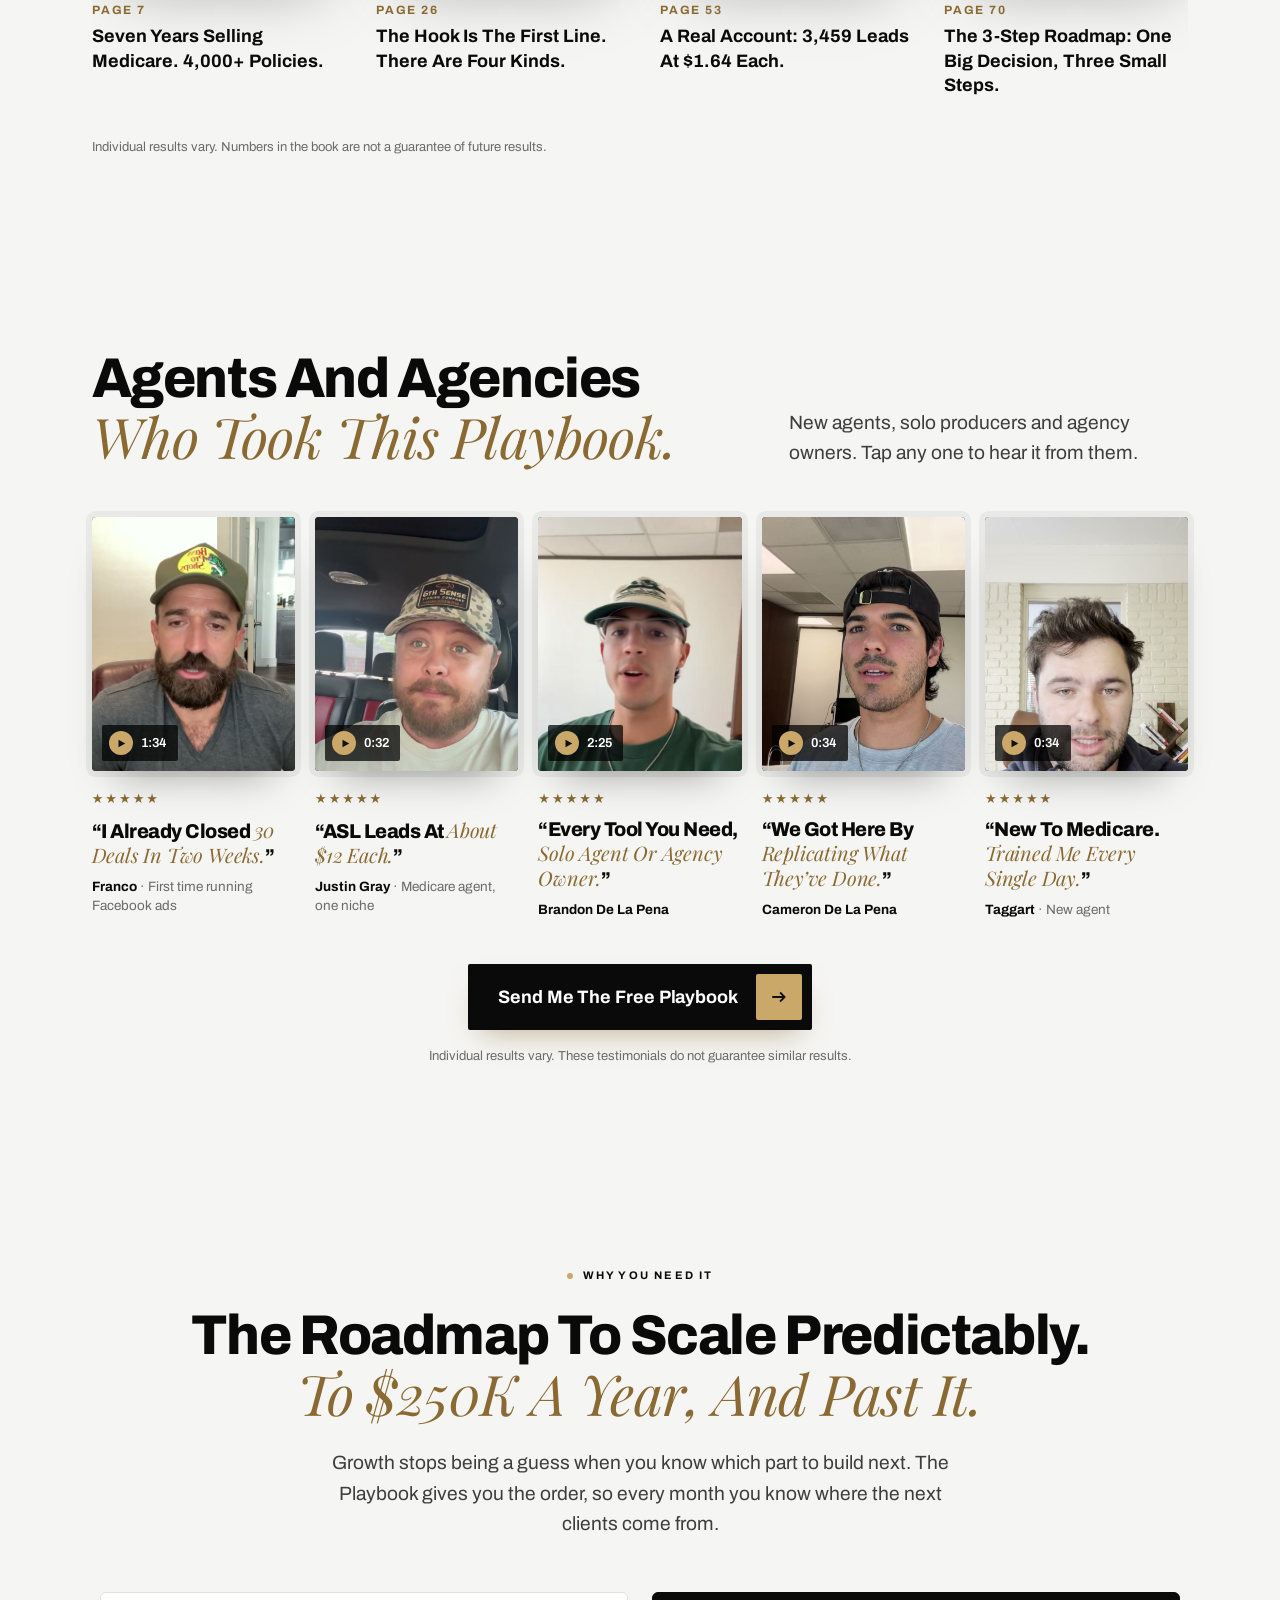
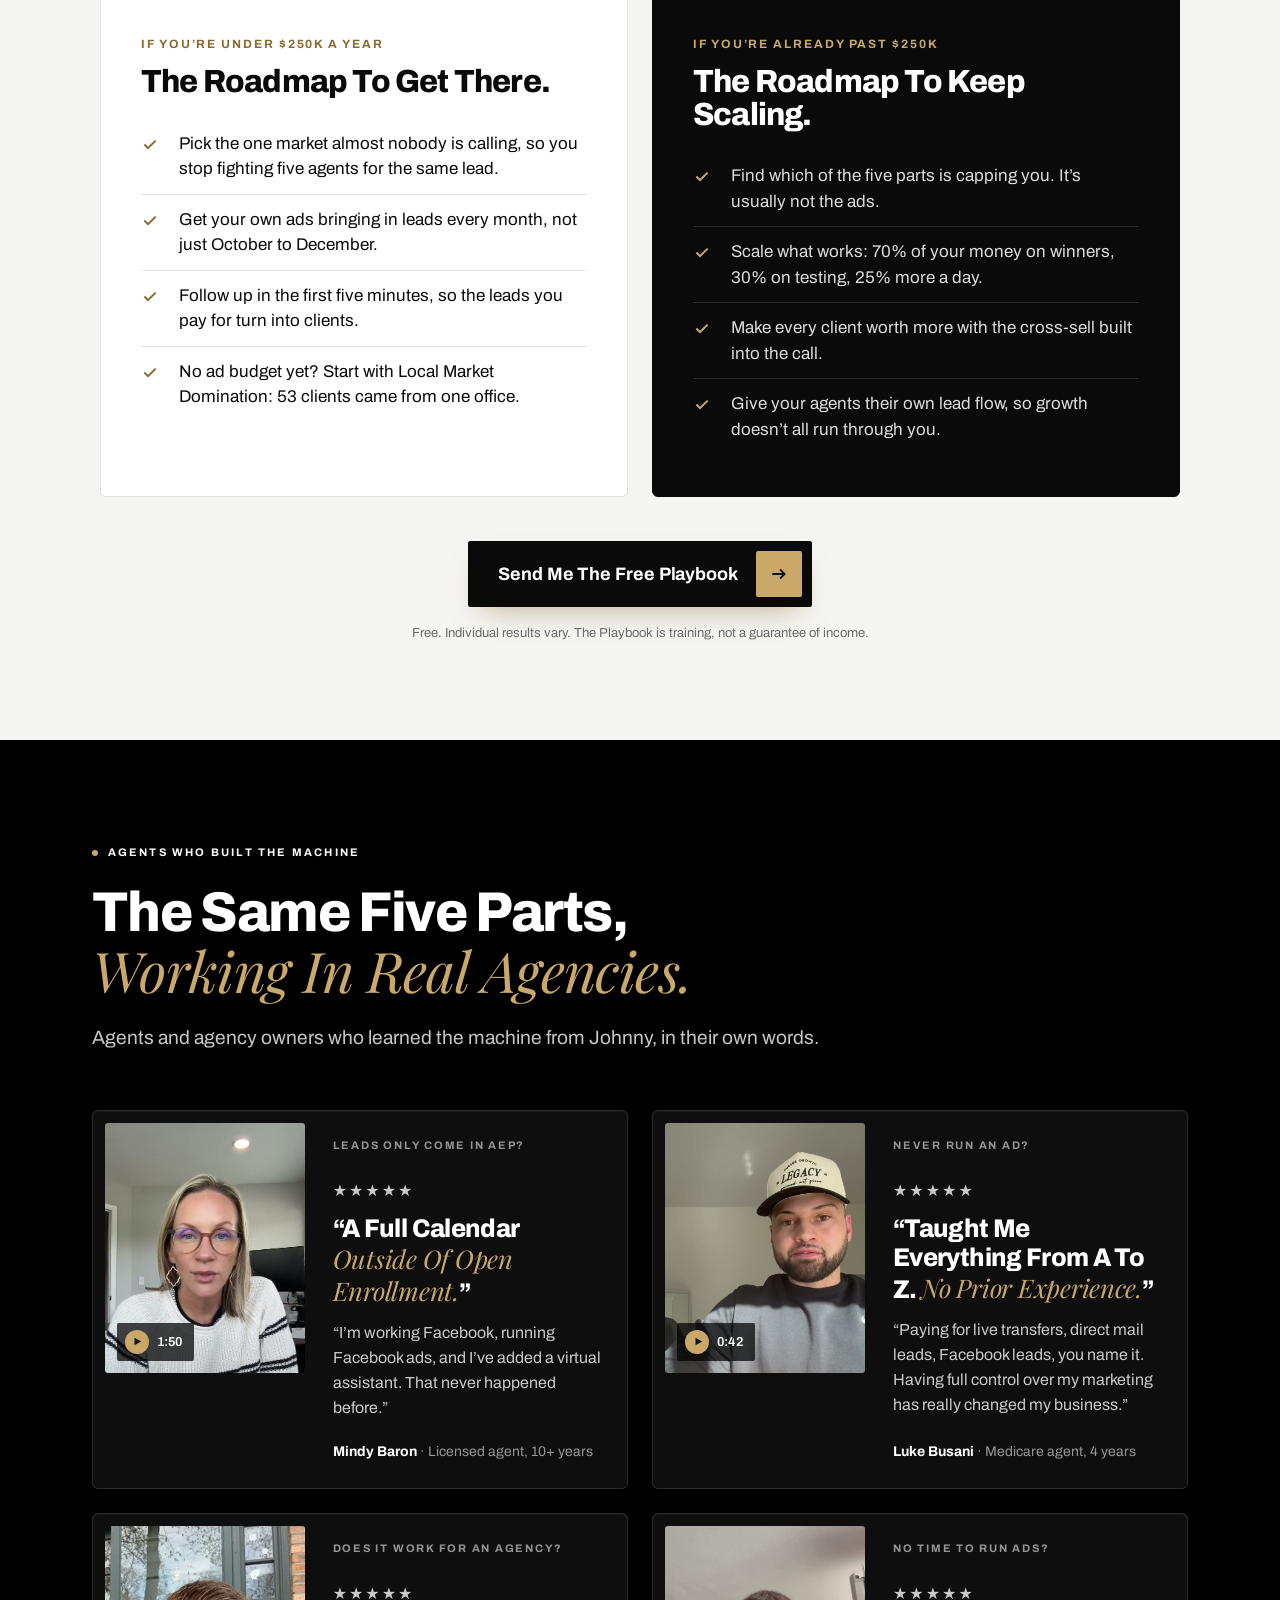
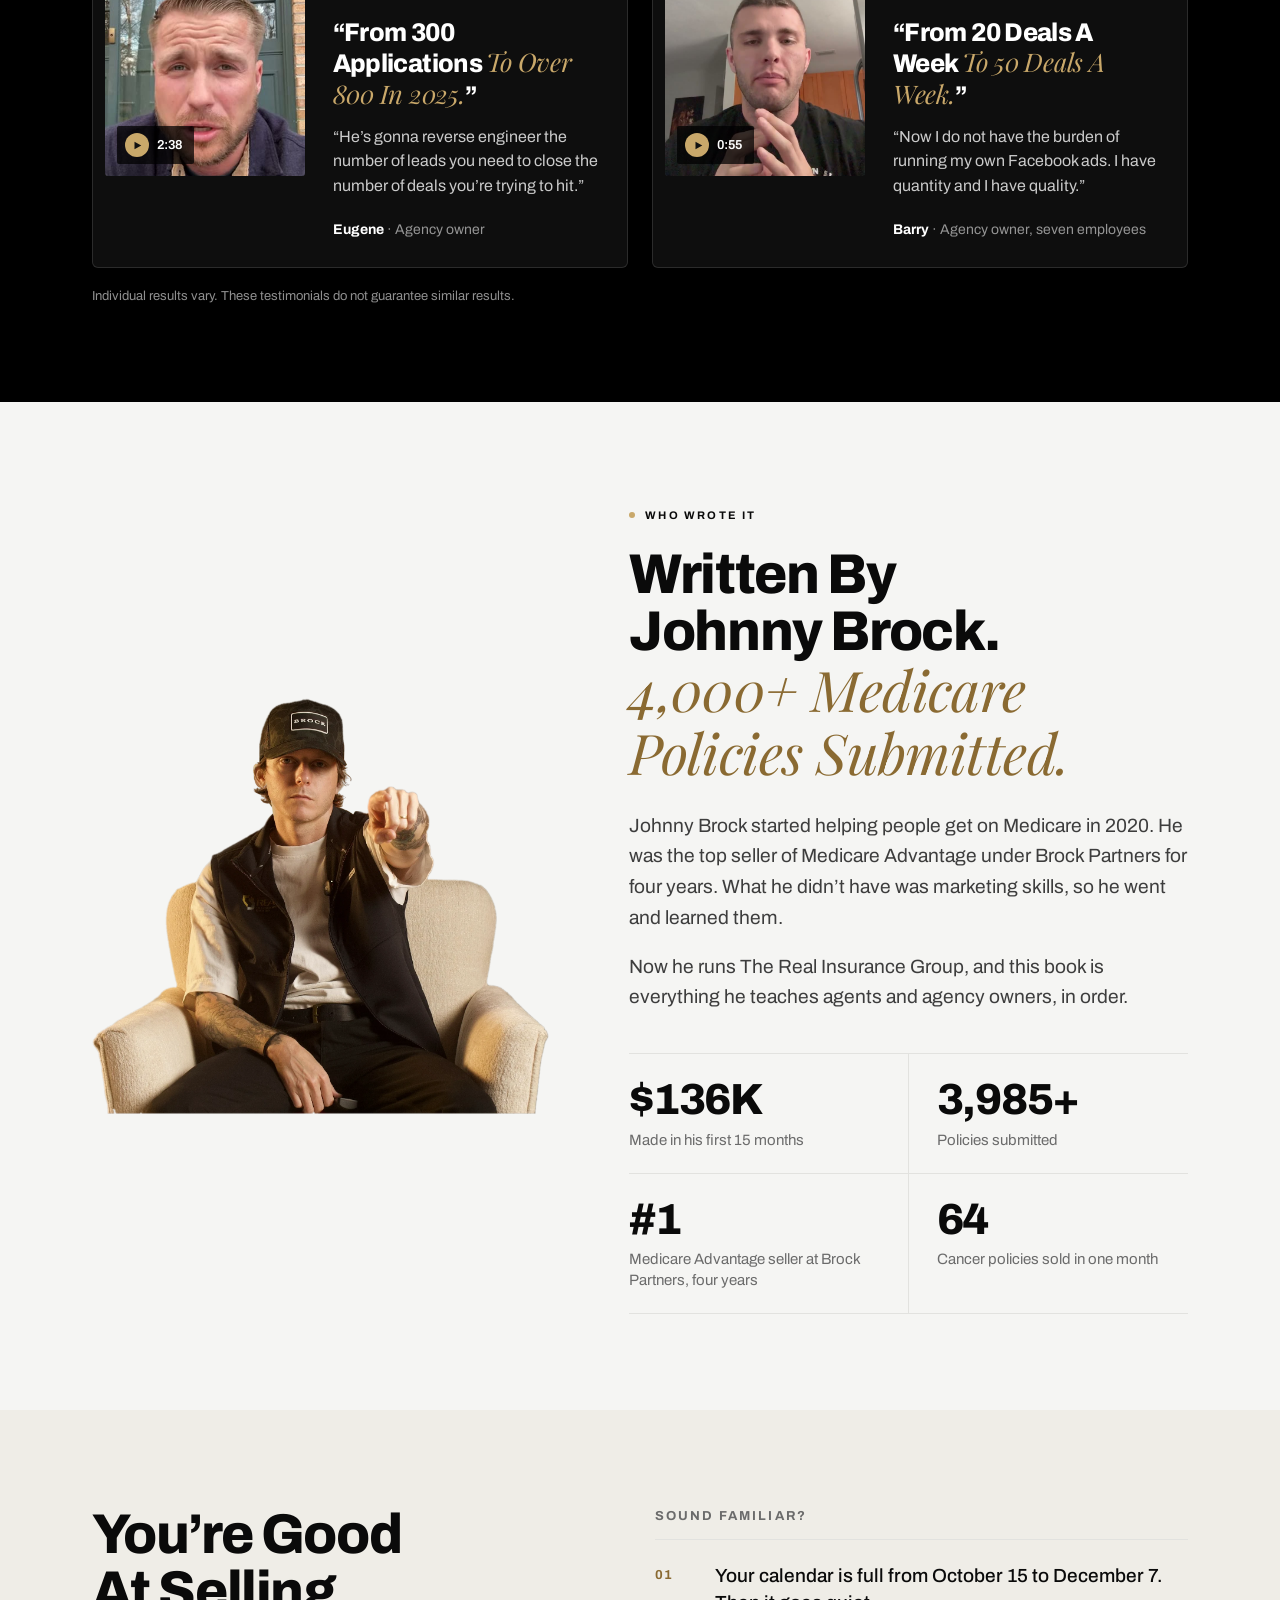
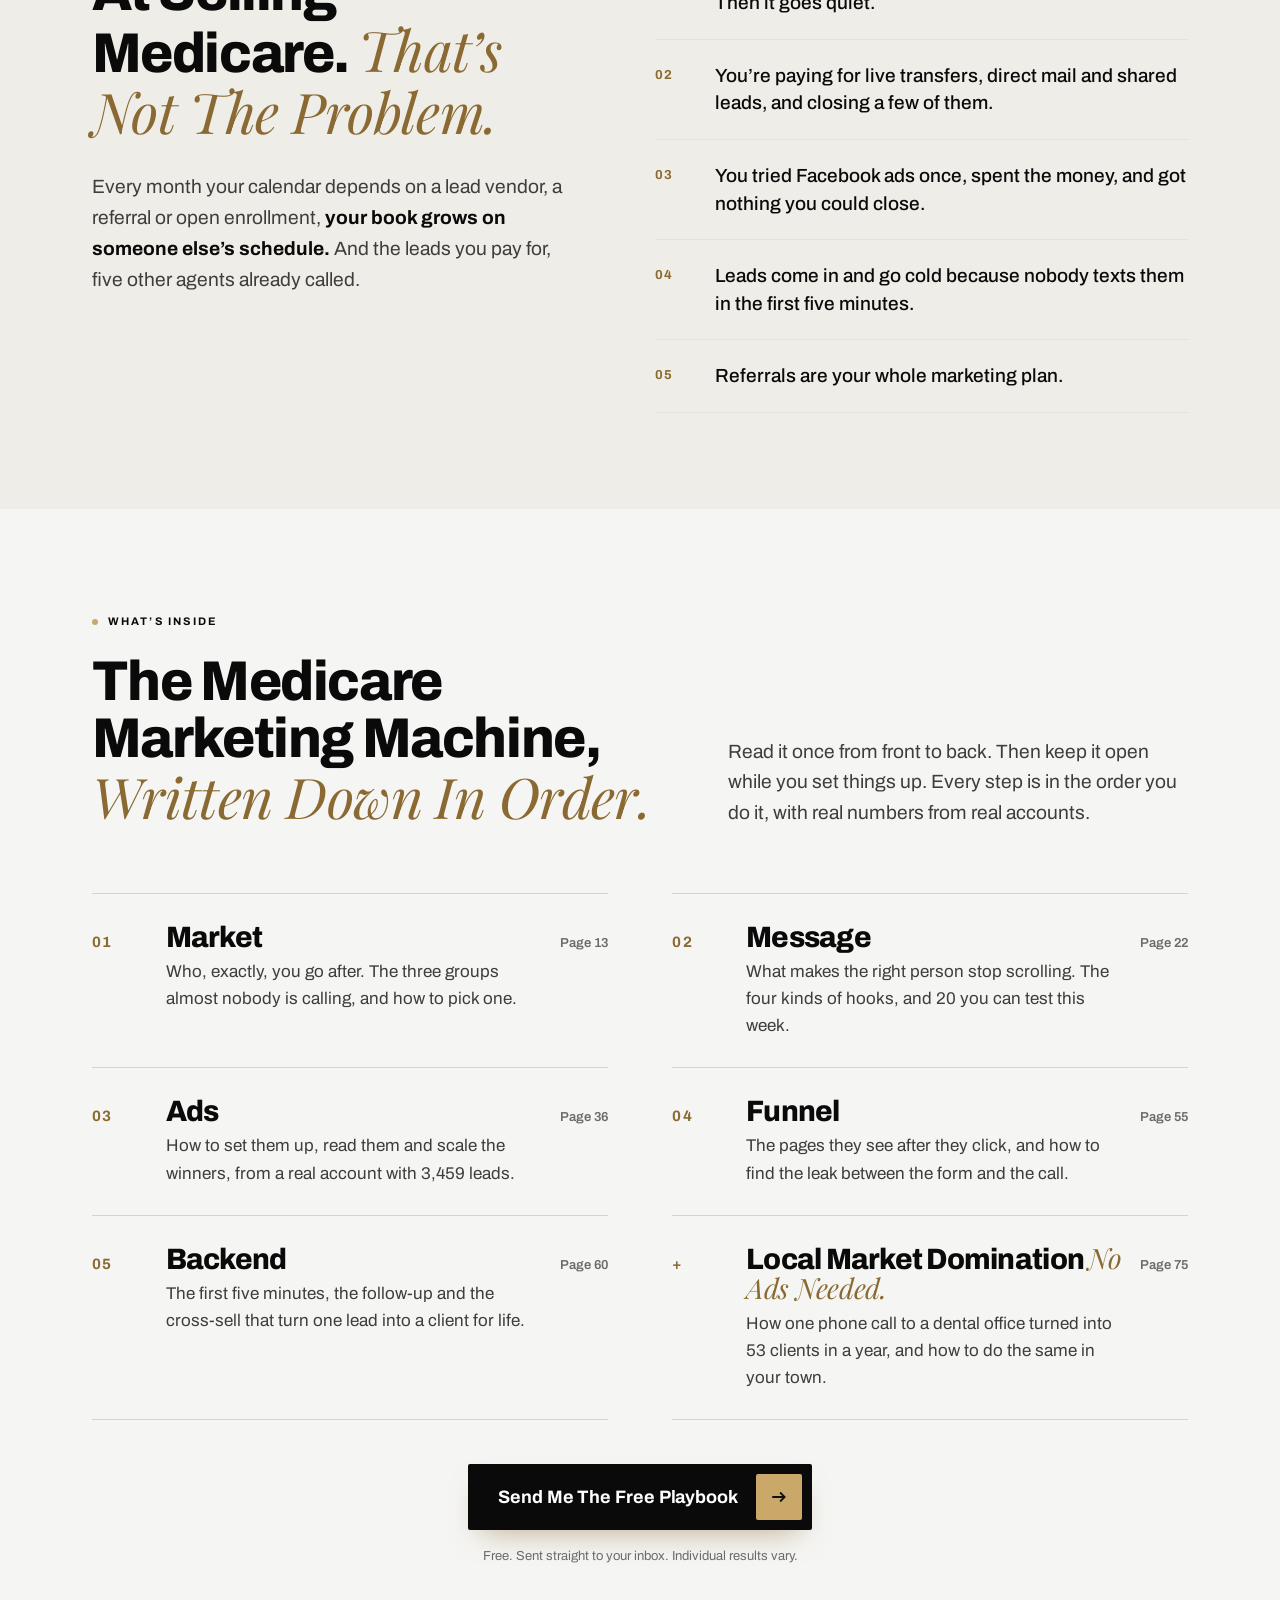
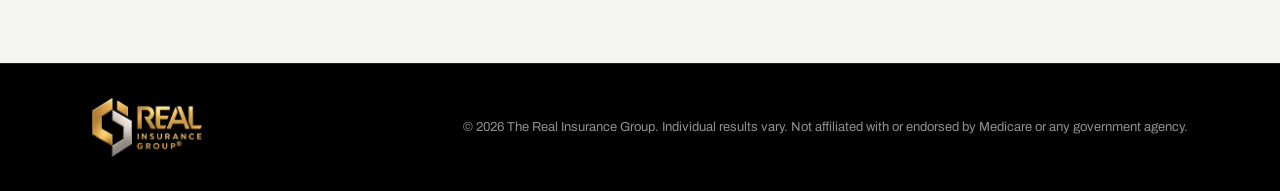
==== commit 7f6bf527: "Wire Playbook opt-in webhook (GHL workflow 4f2a5135), rebuild loaders Co-Authored-By: Claude Fable 5" ====
--- a/index.html
+++ b/index.html
@@ -620,7 +620,7 @@
 document.documentElement.classList.add('js');
 // ---------- CONFIG ----------
 const CONFIG = {
-  WEBHOOK: '',          // GHL inbound webhook for Playbook opt-ins. Empty = nothing is sent.
+  WEBHOOK: 'https://services.leadconnectorhq.com/hooks/6R8qbbSpBWNiFPaF6WsI/webhook-trigger/dd9a41bf-9b84-47b7-9d9b-56b1c16c6fc0',          // GHL inbound webhook for Playbook opt-ins. Empty = nothing is sent.
   NEXT: 'vsl.html',     // Page 2 (check your email + VSL). Empty = show the confirmation in the pop-up.
   SOURCE: 'playbook_optin'
 };
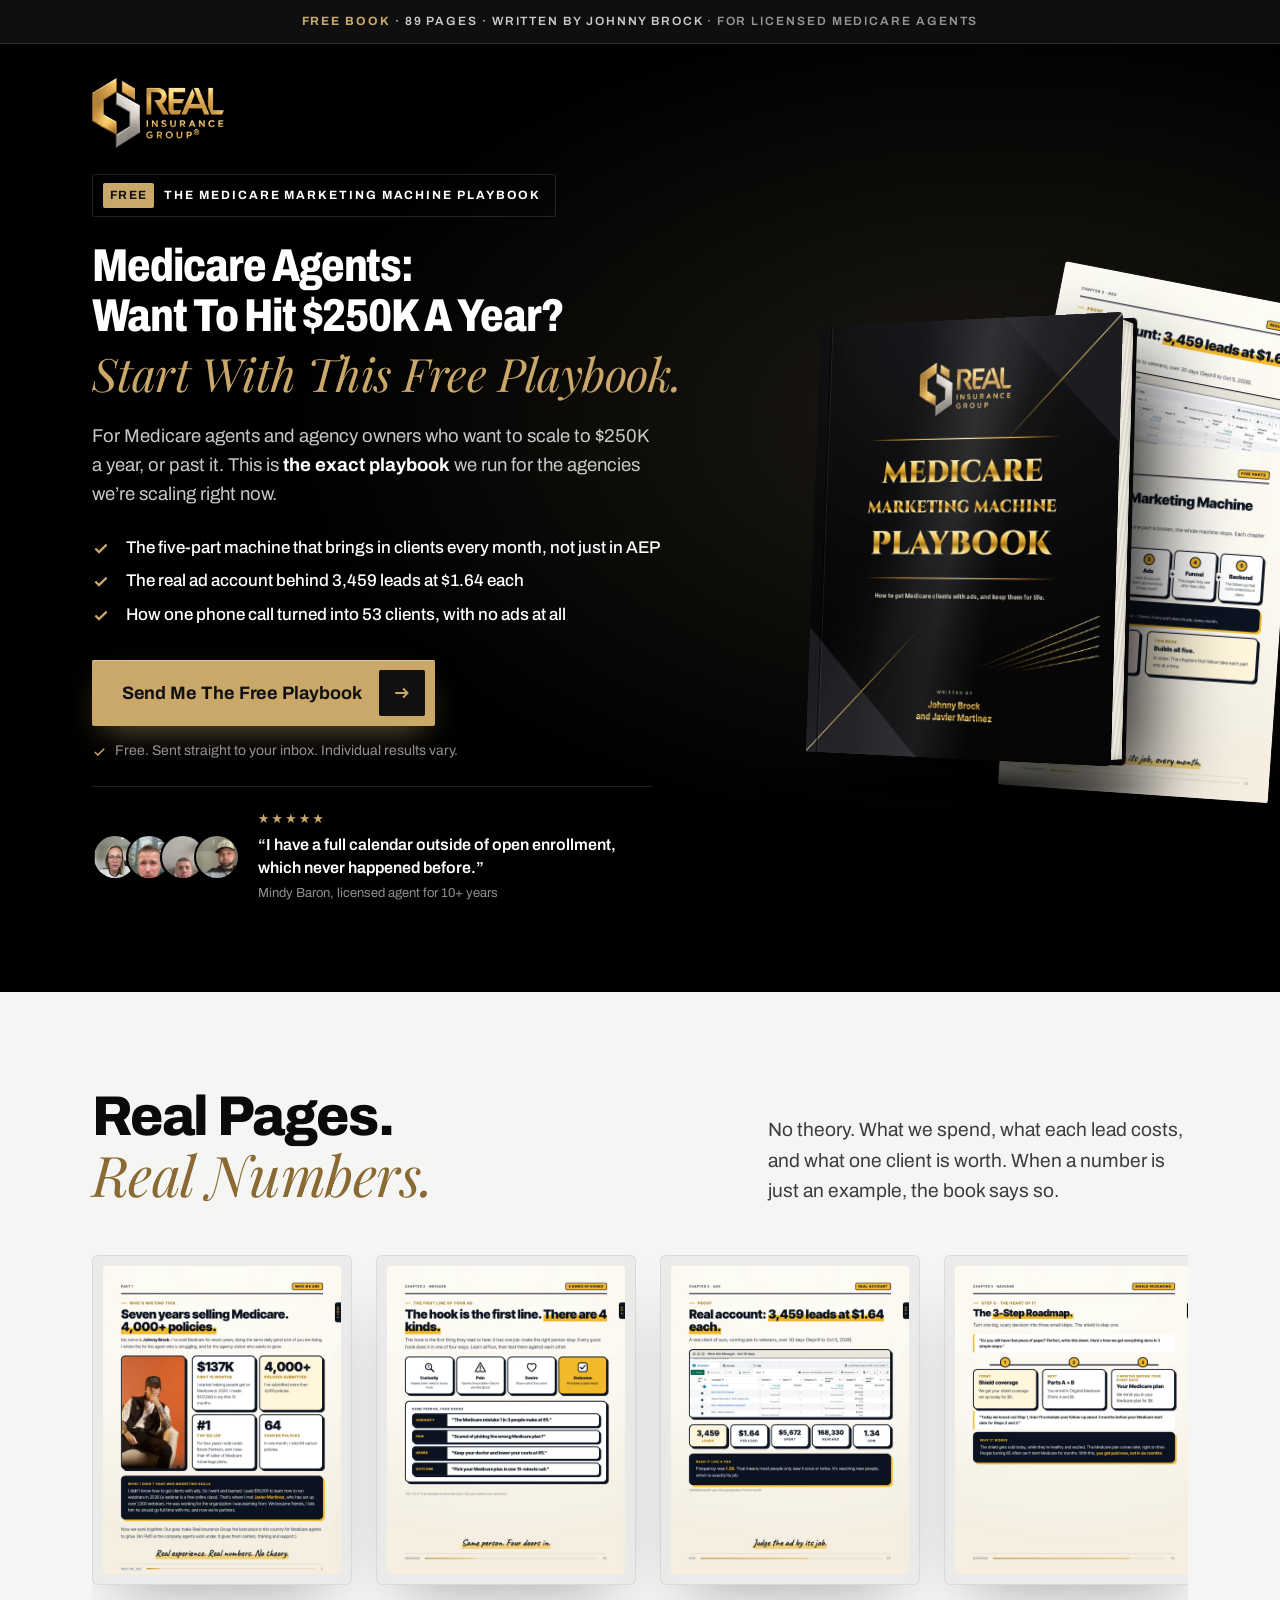
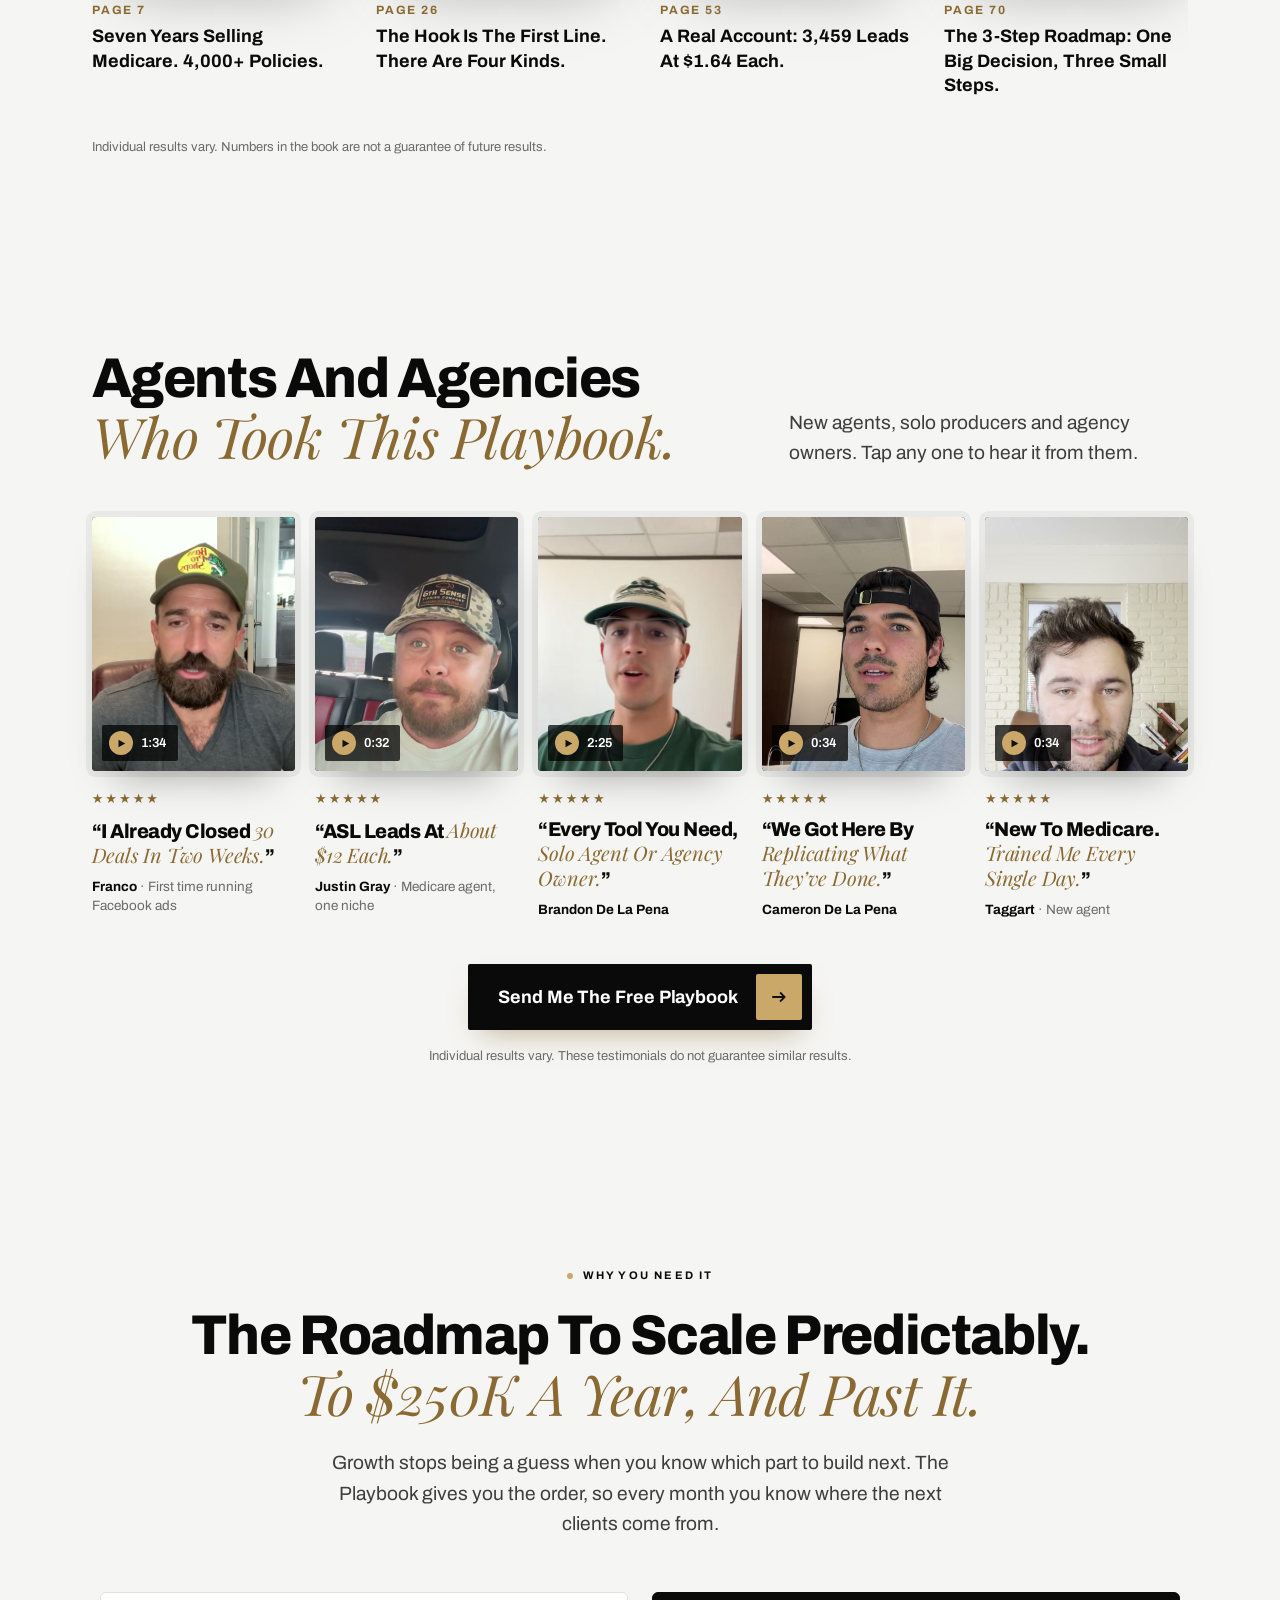
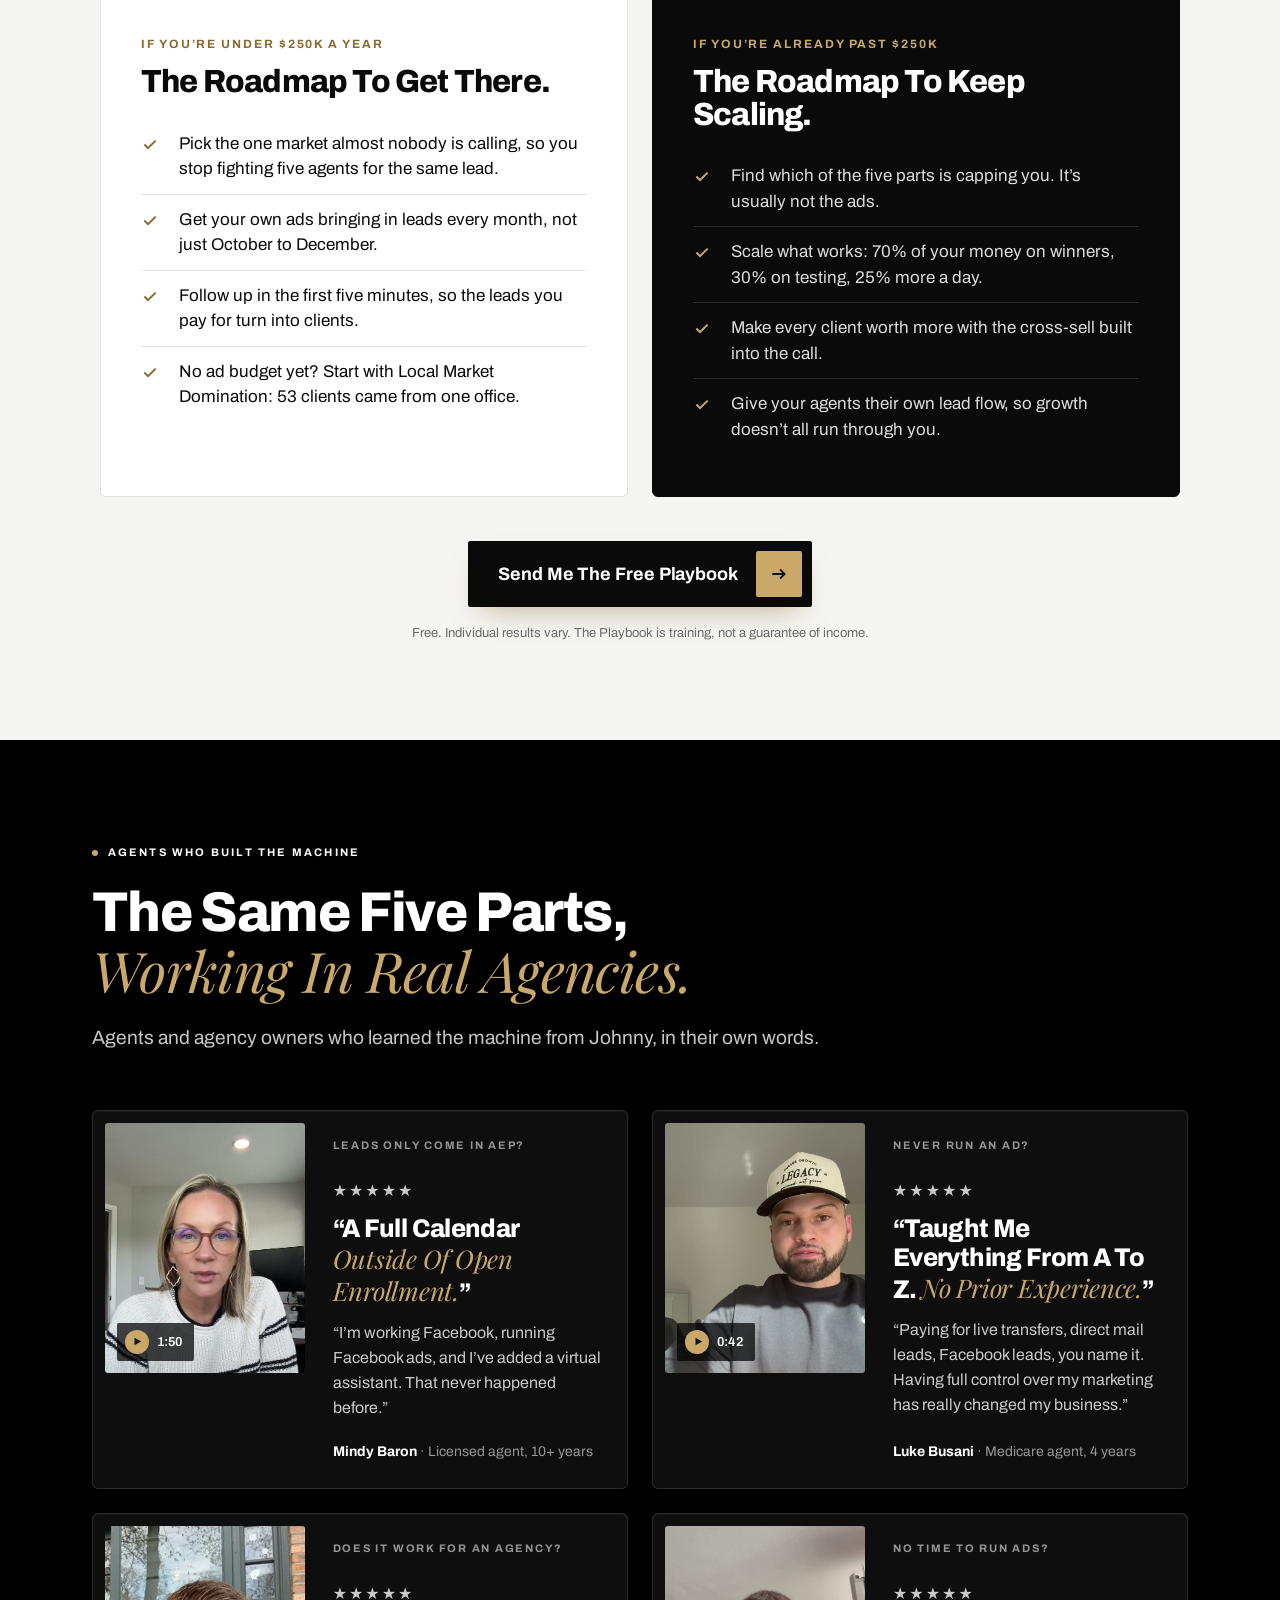
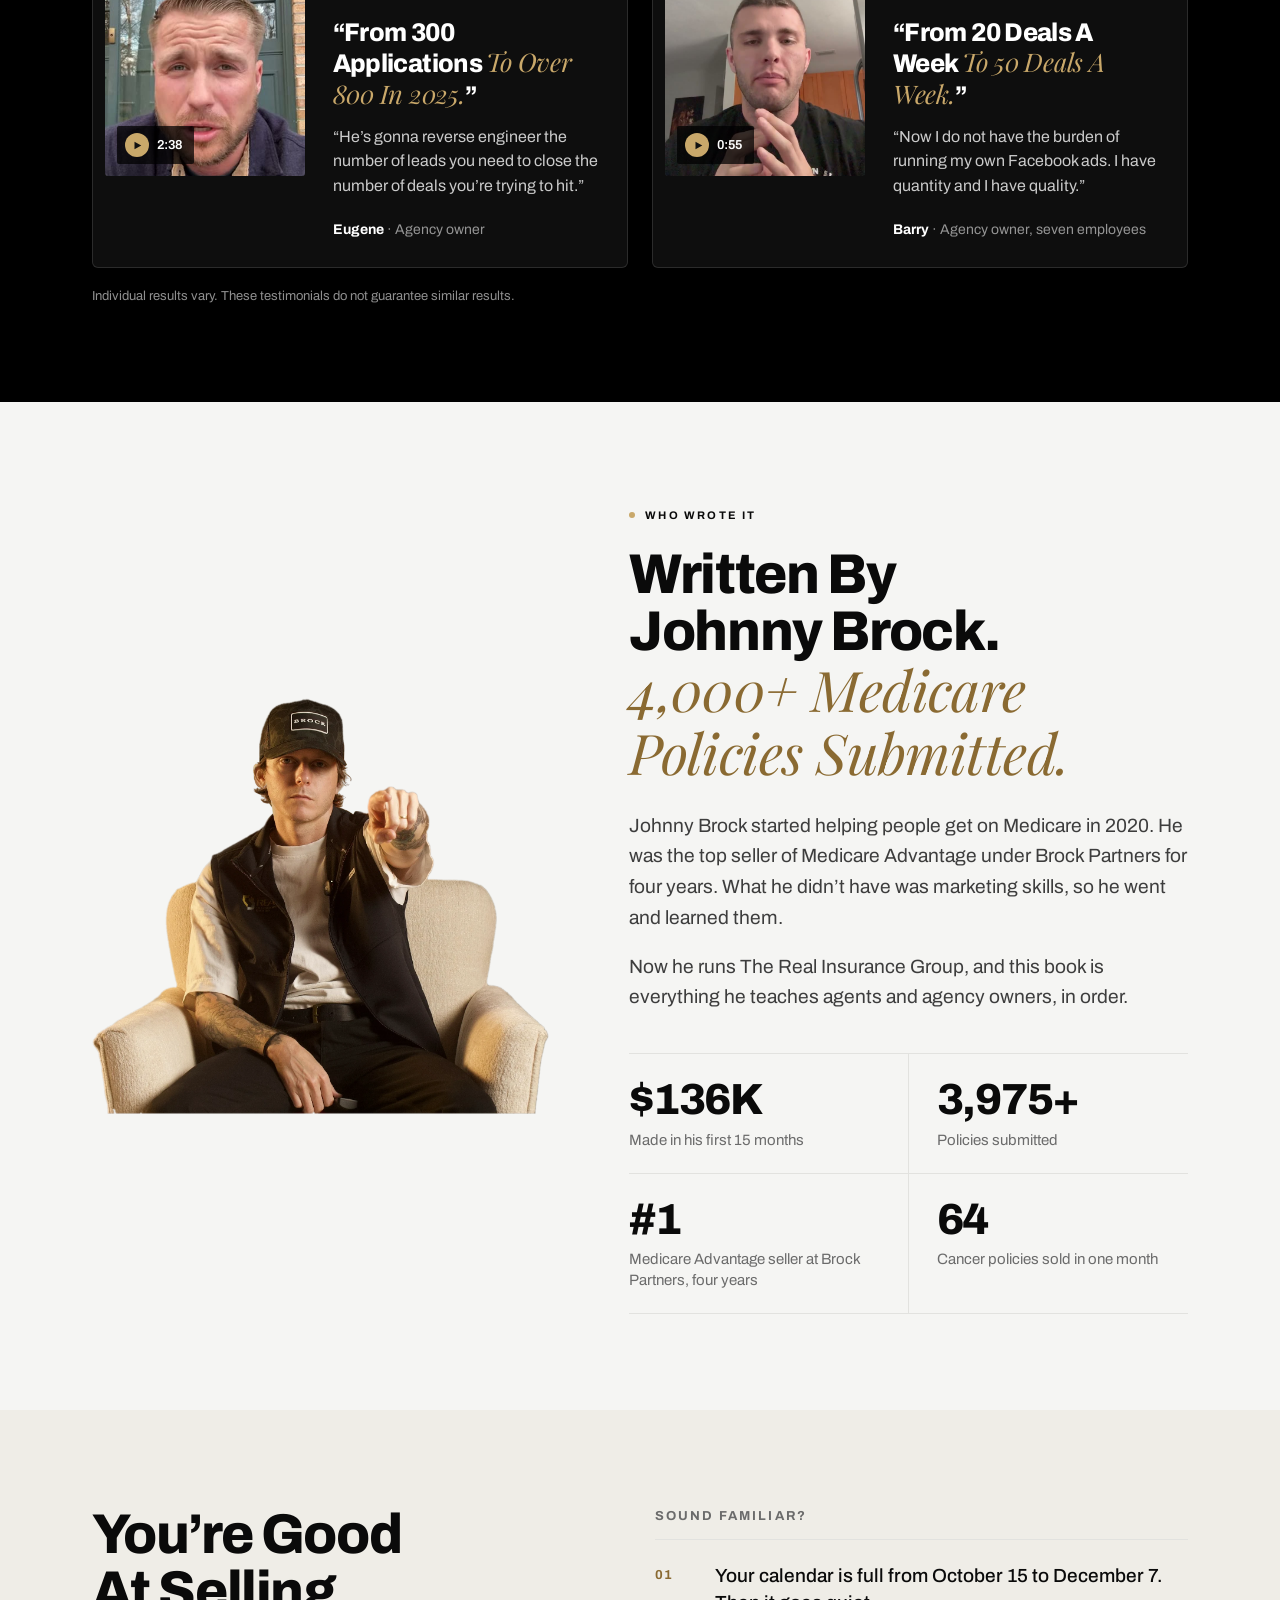
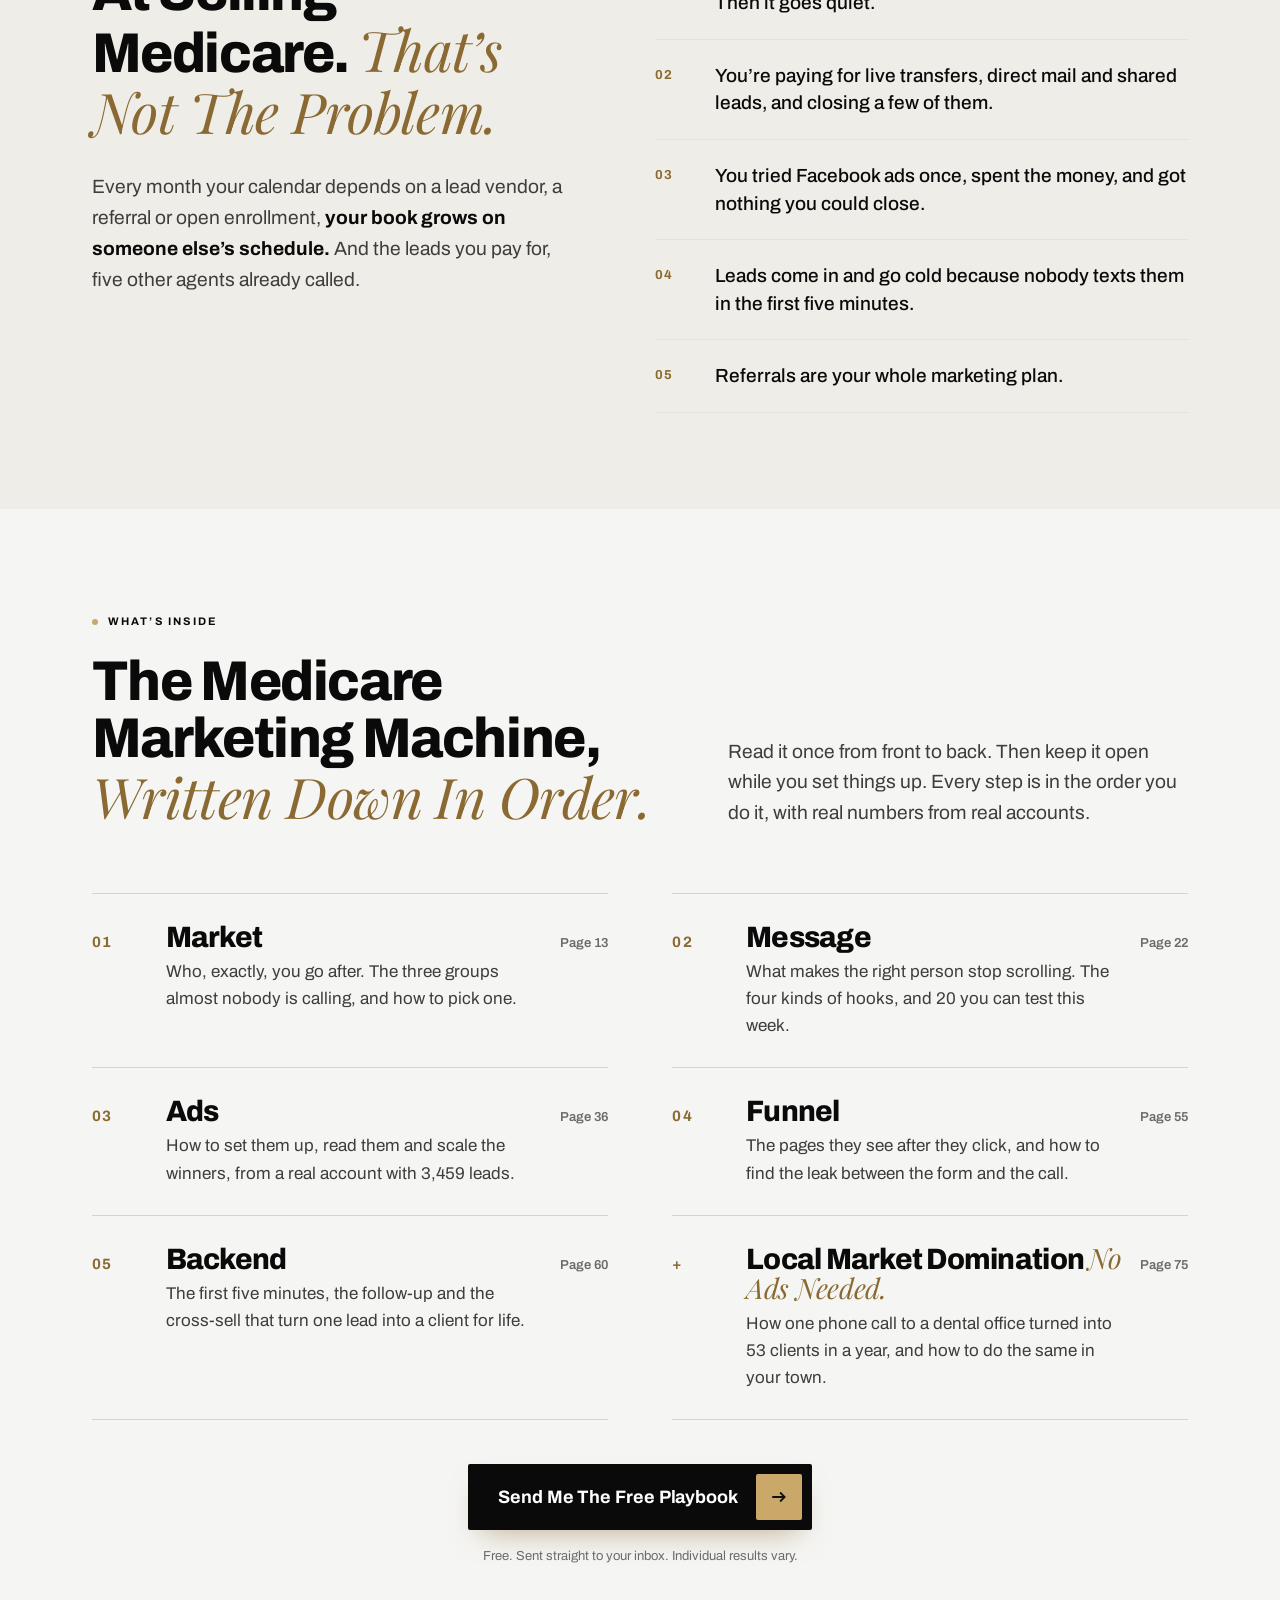
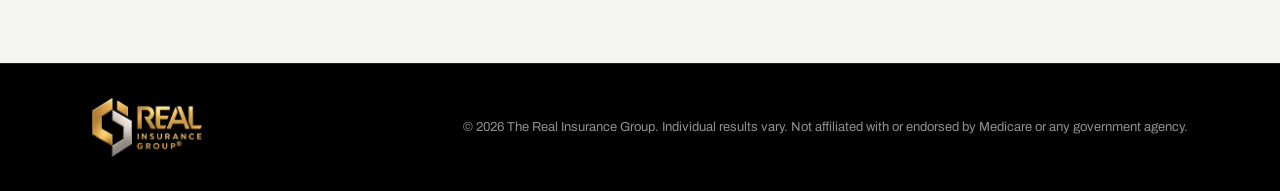
==== commit 7868906f: "Meta pixel on every Playbook + Book A Call page: shared ghl/meta.js (PageView, Lead + funnel custom " ====
--- a/index.html
+++ b/index.html
@@ -12,6 +12,7 @@
 <link rel="preconnect" href="https://fonts.googleapis.com"><link rel="preconnect" href="https://fonts.gstatic.com" crossorigin>
 <link href="https://fonts.googleapis.com/css2?family=Archivo:wdth,wght@62..125,400..800&family=Playfair+Display:ital,wght@1,400;1,500&display=swap" rel="stylesheet">
 <script async src="https://javmartz04-ship-it.github.io/brandridge-tracker/t.js" data-client="johnny" data-name="Johnny" data-funnel="Playbook Opt-In"></script>
+<script async src="https://javmartz04-ship-it.github.io/rig-playbook-optin/ghl/meta.js" data-funnel="playbook"></script>
 <style>
 :root{
   --black:#000;--soft:#0b0b0b;--card:#141414;--line-d:rgba(255,255,255,.12);
@@ -677,6 +678,8 @@
   const btn = form.querySelector('.btn'); btn.disabled = true;
   const full = $('f_name').value.trim(), [first_name, ...rest] = full.split(/\s+/);
   const data = { full_name: full, first_name, last_name: rest.join(' '), email: $('f_email').value.trim(), phone: $('f_phone').value, source: CONFIG.SOURCE, page: location.href };
+  // Meta pixel: Lead + PlaybookOptIn, and the ids that let CAPI dedupe against it.
+  if (window.rigMeta) Object.assign(data, rigMeta.lead(data));
   if (CONFIG.WEBHOOK) {
     const sent = fetch(CONFIG.WEBHOOK, { method: 'POST', keepalive: true, headers: { 'Content-Type': 'application/json' }, body: JSON.stringify(data) }).catch(() => {});
     await Promise.race([sent, new Promise(r => setTimeout(r, 2500))]);
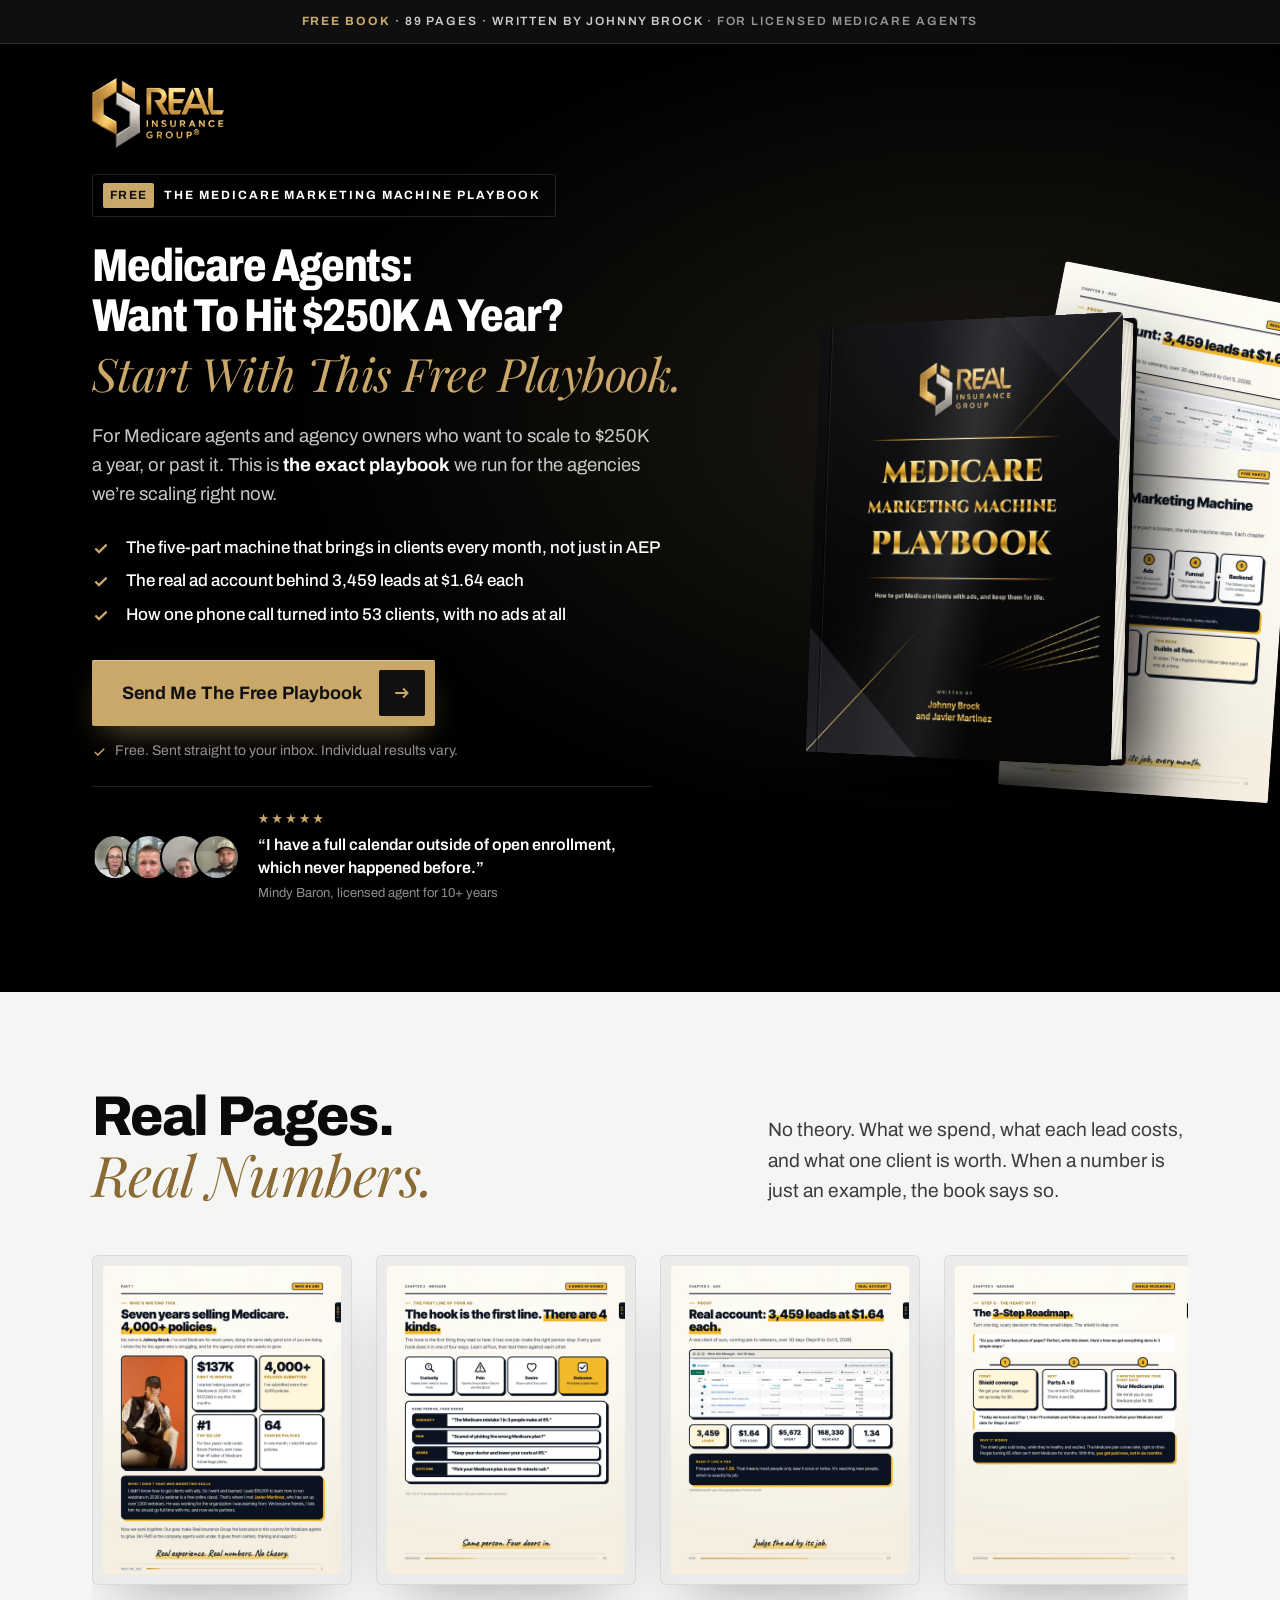
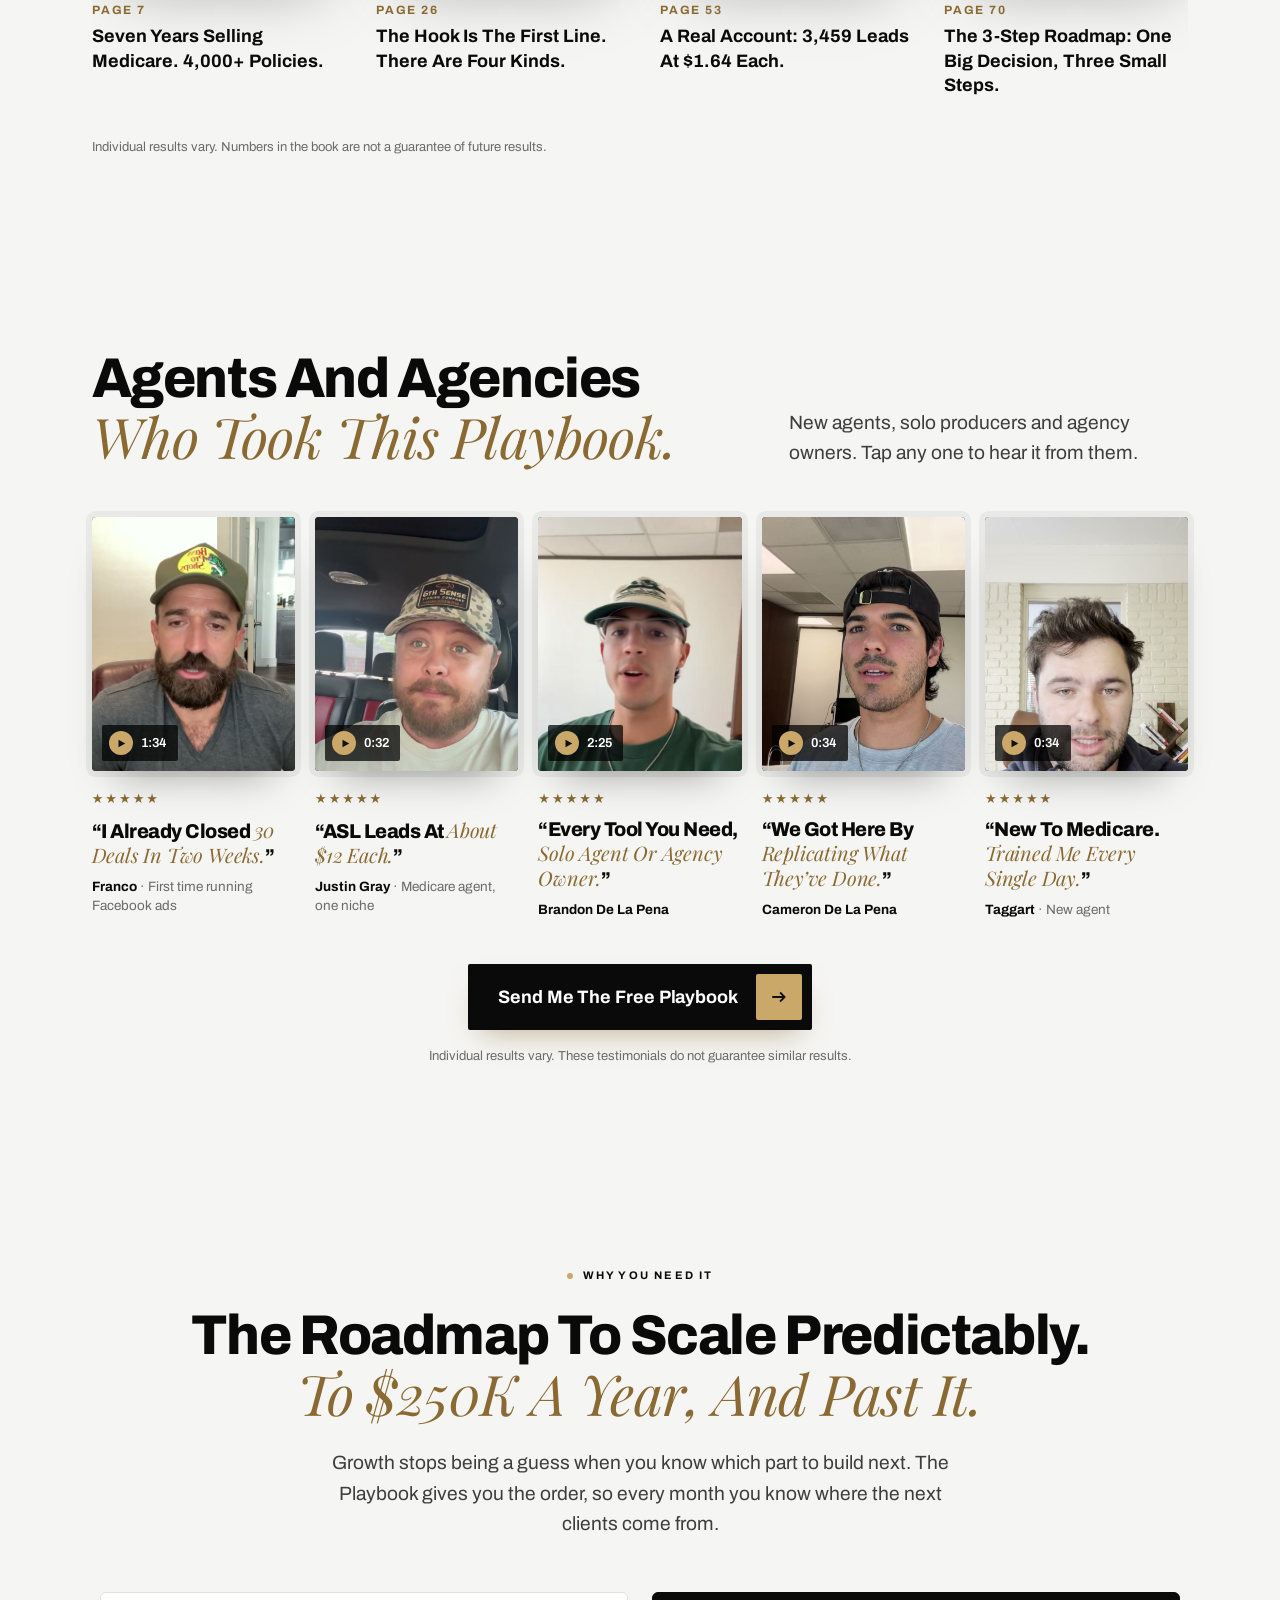
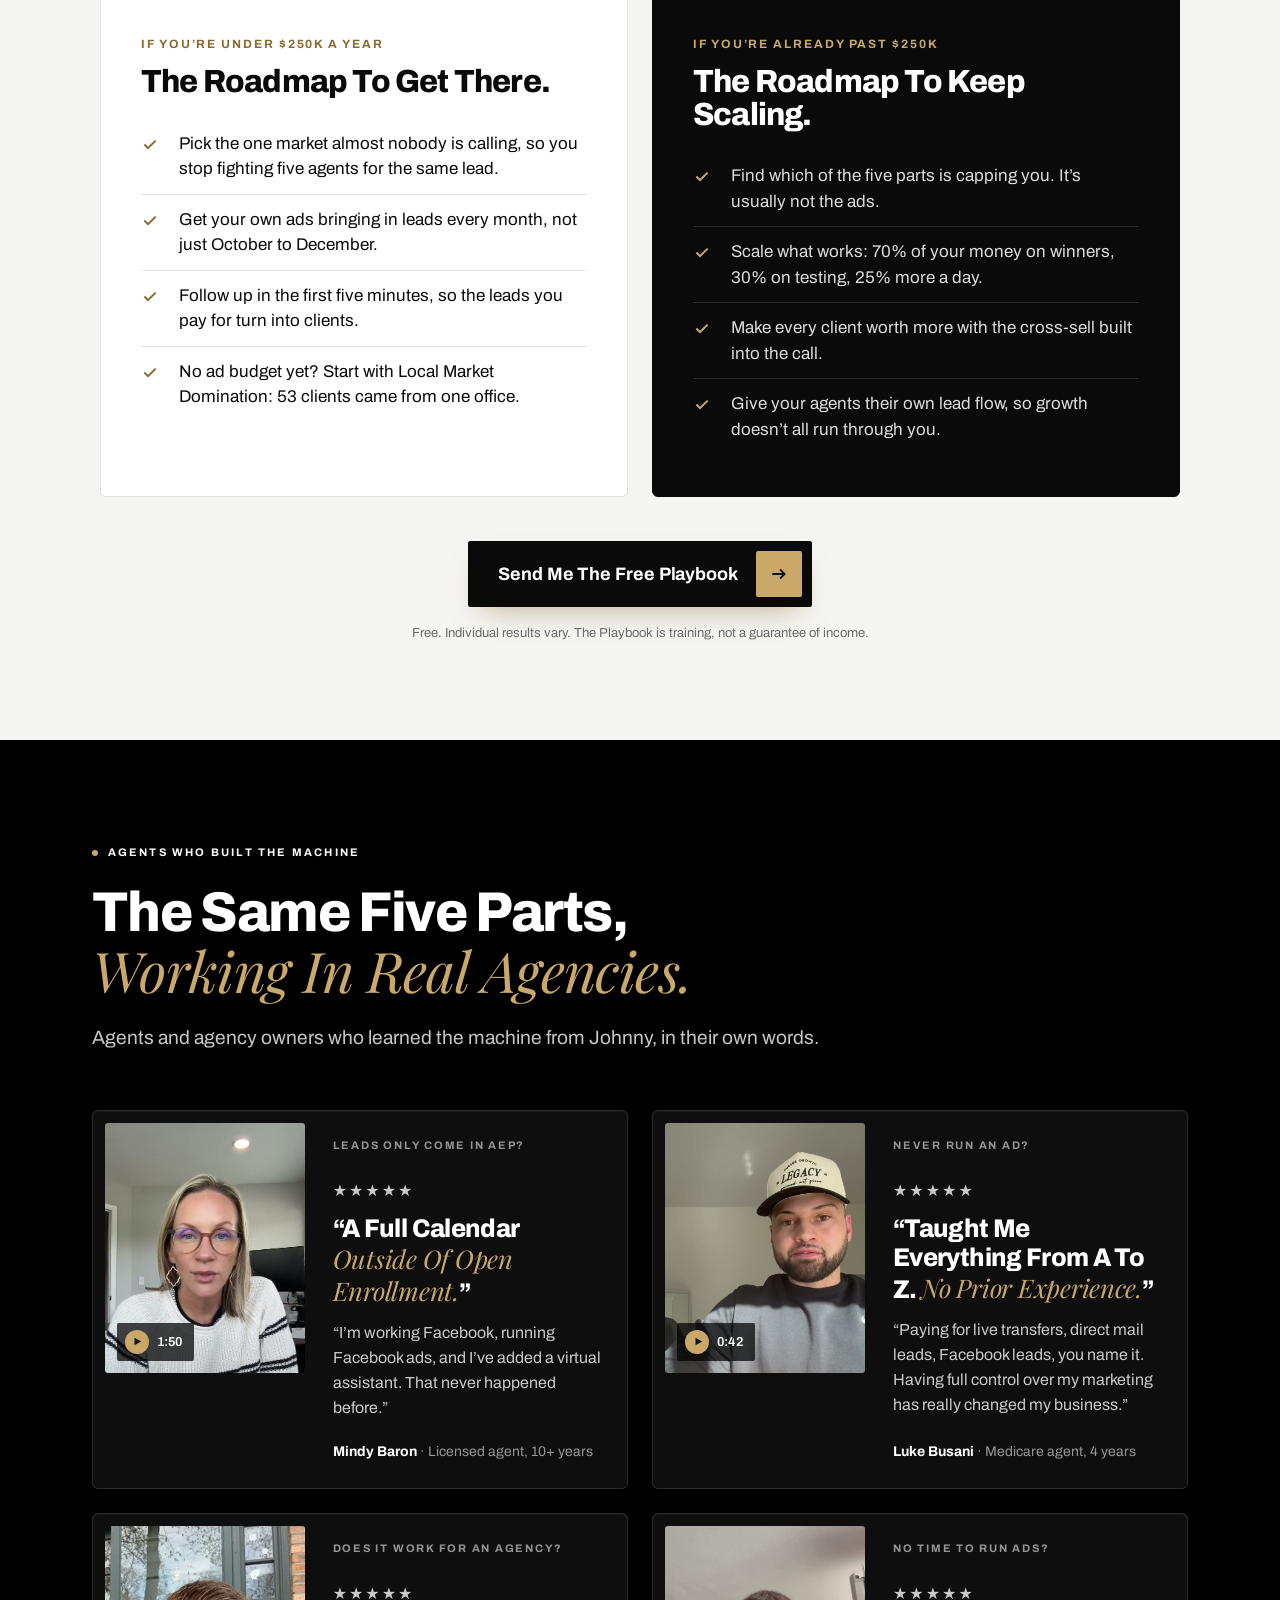
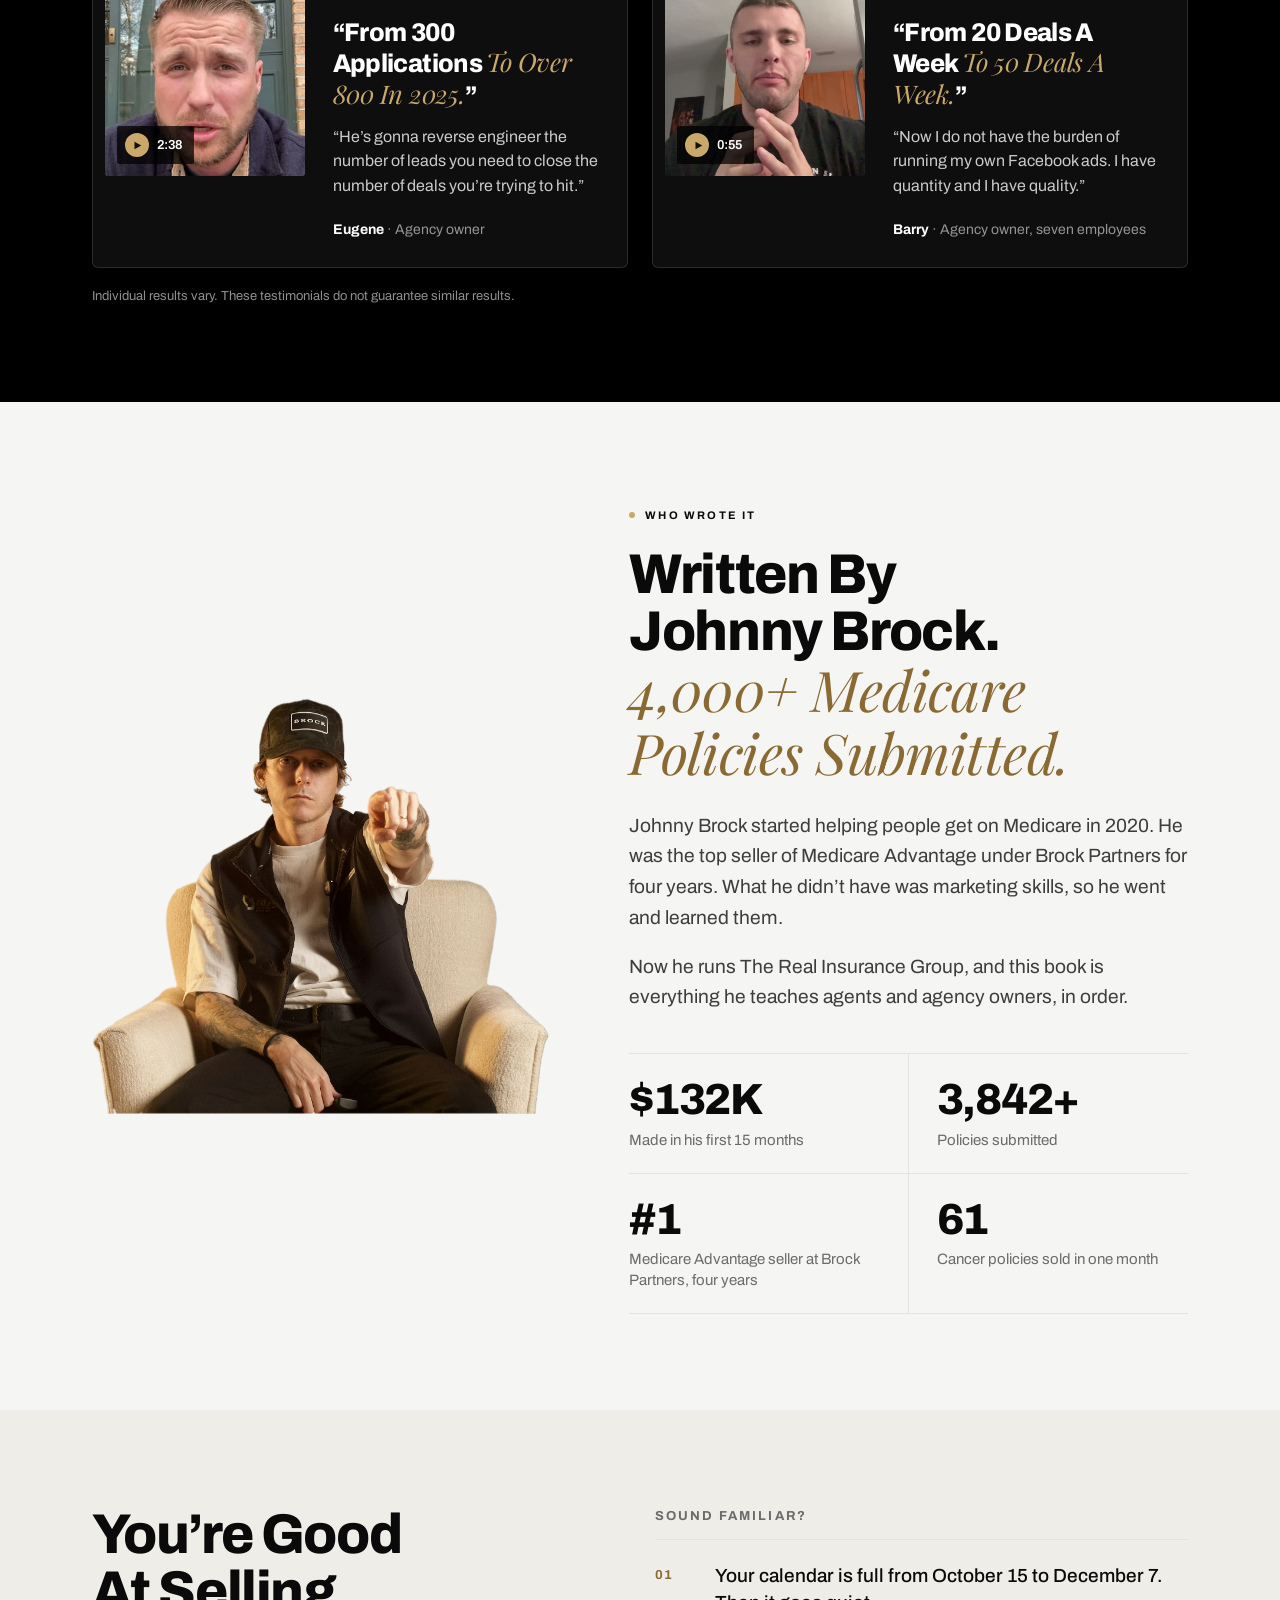
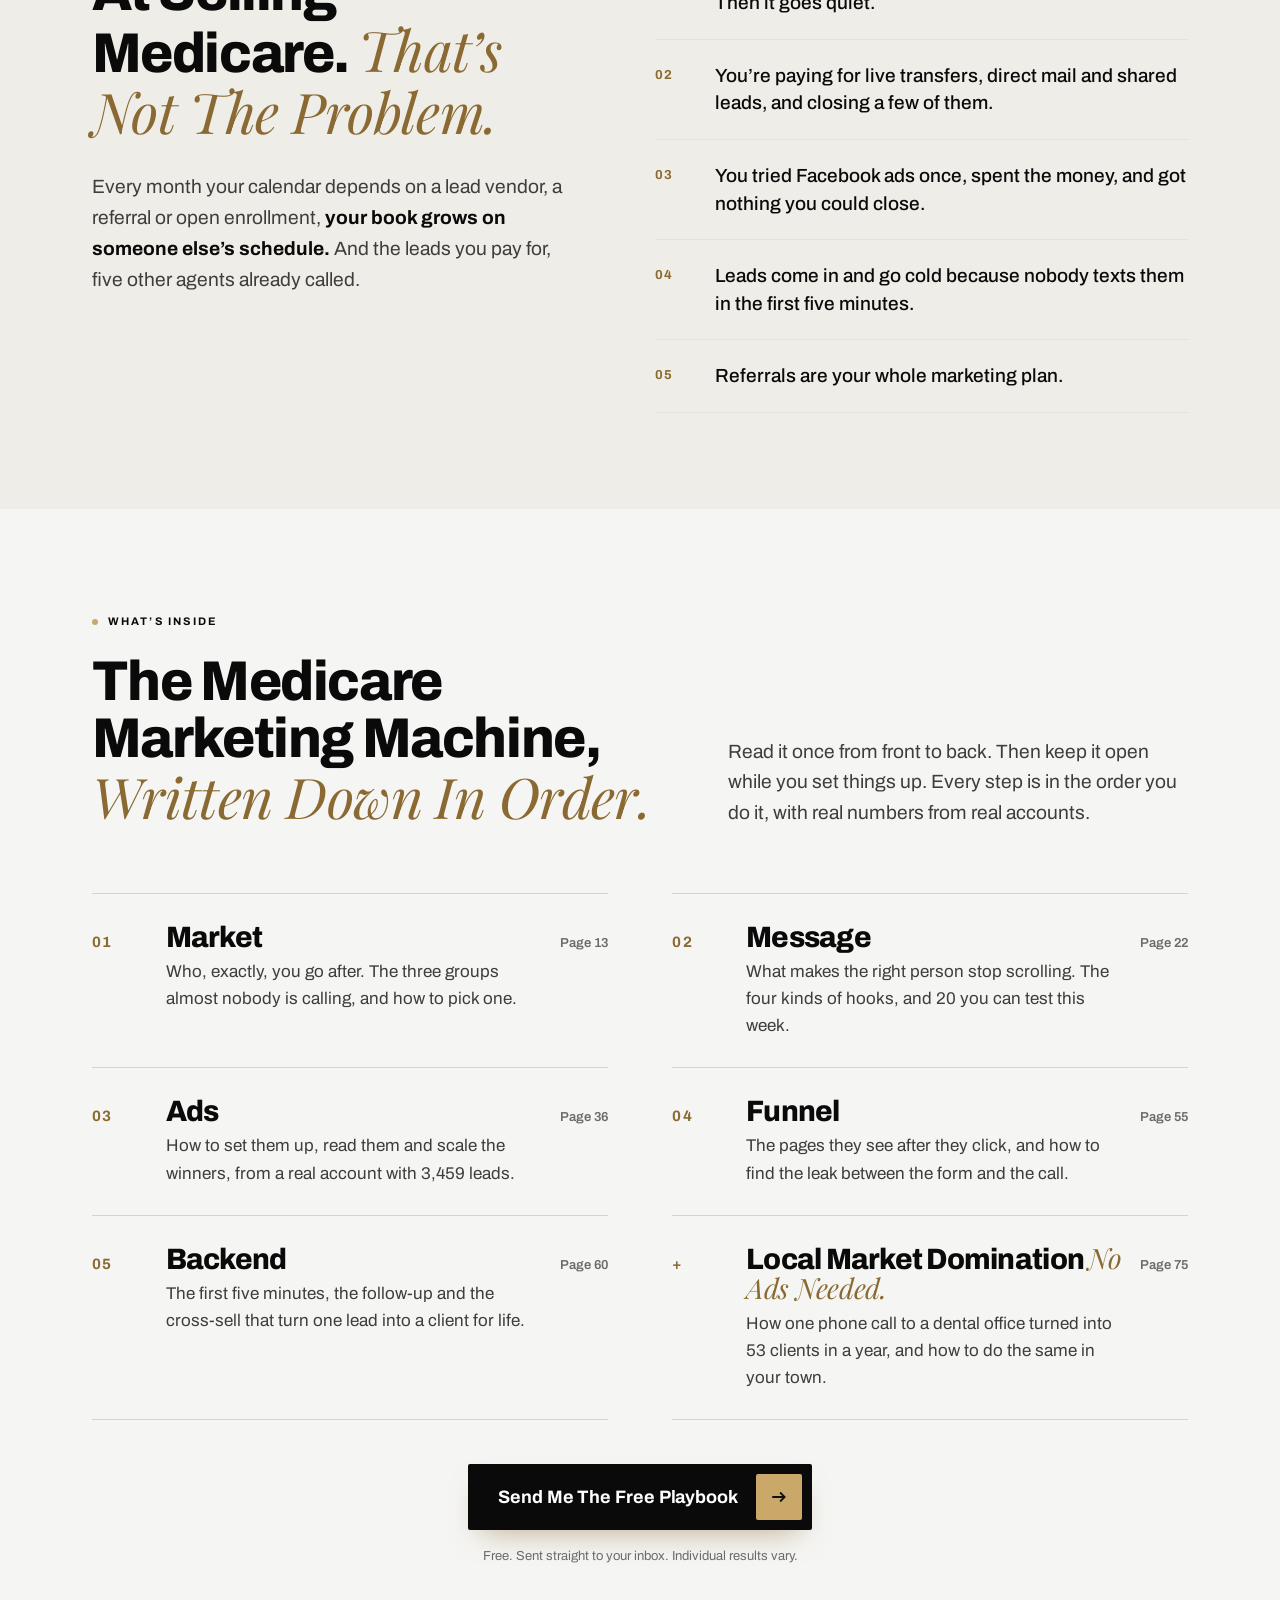
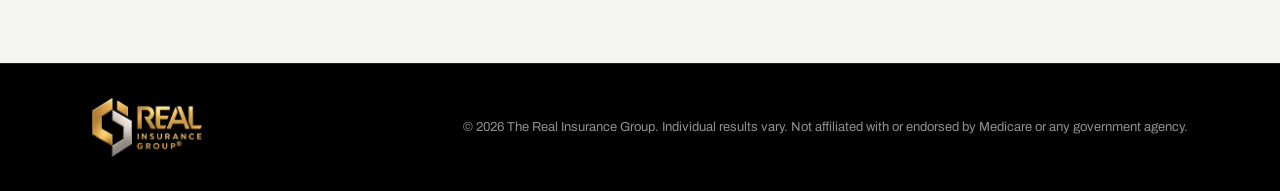
==== commit adc80a8c: "meta.js: standard events only (core setup drops custom events): SubmitApplication value=revenue tier" ====
--- a/index.html
+++ b/index.html
@@ -678,7 +678,7 @@
   const btn = form.querySelector('.btn'); btn.disabled = true;
   const full = $('f_name').value.trim(), [first_name, ...rest] = full.split(/\s+/);
   const data = { full_name: full, first_name, last_name: rest.join(' '), email: $('f_email').value.trim(), phone: $('f_phone').value, source: CONFIG.SOURCE, page: location.href };
-  // Meta pixel: Lead + PlaybookOptIn, and the ids that let CAPI dedupe against it.
+  // Meta pixel: Lead (value 1 = Playbook), and the ids that let CAPI dedupe against it.
   if (window.rigMeta) Object.assign(data, rigMeta.lead(data));
   if (CONFIG.WEBHOOK) {
     const sent = fetch(CONFIG.WEBHOOK, { method: 'POST', keepalive: true, headers: { 'Content-Type': 'application/json' }, body: JSON.stringify(data) }).catch(() => {});
